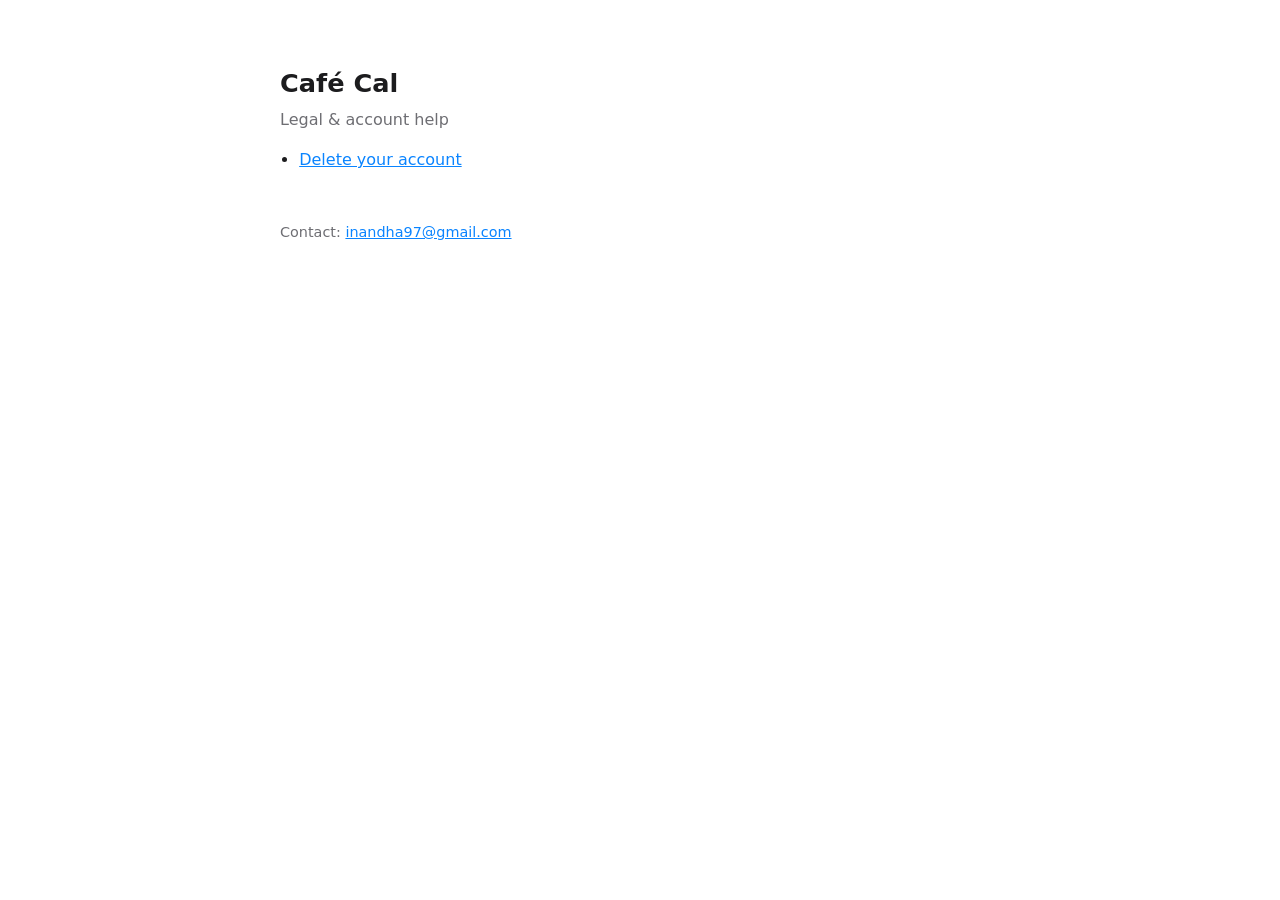
==== index.html @ 4d43d363 "Initial commit: delete-account page" ====
<!doctype html>
<html lang="en">
<head>
  <meta charset="utf-8" />
  <meta name="viewport" content="width=device-width, initial-scale=1" />
  <title>Café Cal — Legal</title>
  <style>
    :root { color-scheme: light dark; }
    body {
      font: 16px/1.55 -apple-system, BlinkMacSystemFont, "Segoe UI", system-ui, sans-serif;
      max-width: 720px;
      margin: 4rem auto;
      padding: 0 1.25rem;
      color: #1c1c1e;
      background: #fff;
    }
    @media (prefers-color-scheme: dark) {
      body { color: #f2f2f7; background: #000; }
      a { color: #4ea1ff; }
    }
    h1 { font-size: 1.6rem; margin-bottom: 0.25rem; }
    p.muted { color: #6e6e73; margin-top: 0; }
    ul { padding-left: 1.2rem; }
    a { color: #0a84ff; }
  </style>
</head>
<body>
  <h1>Café Cal</h1>
  <p class="muted">Legal &amp; account help</p>
  <ul>
    <li><a href="delete-account.html">Delete your account</a></li>
  </ul>
  <p class="muted" style="margin-top:3rem;font-size:0.9rem">
    Contact: <a href="mailto:inandha97@gmail.com">inandha97@gmail.com</a>
  </p>
</body>
</html>
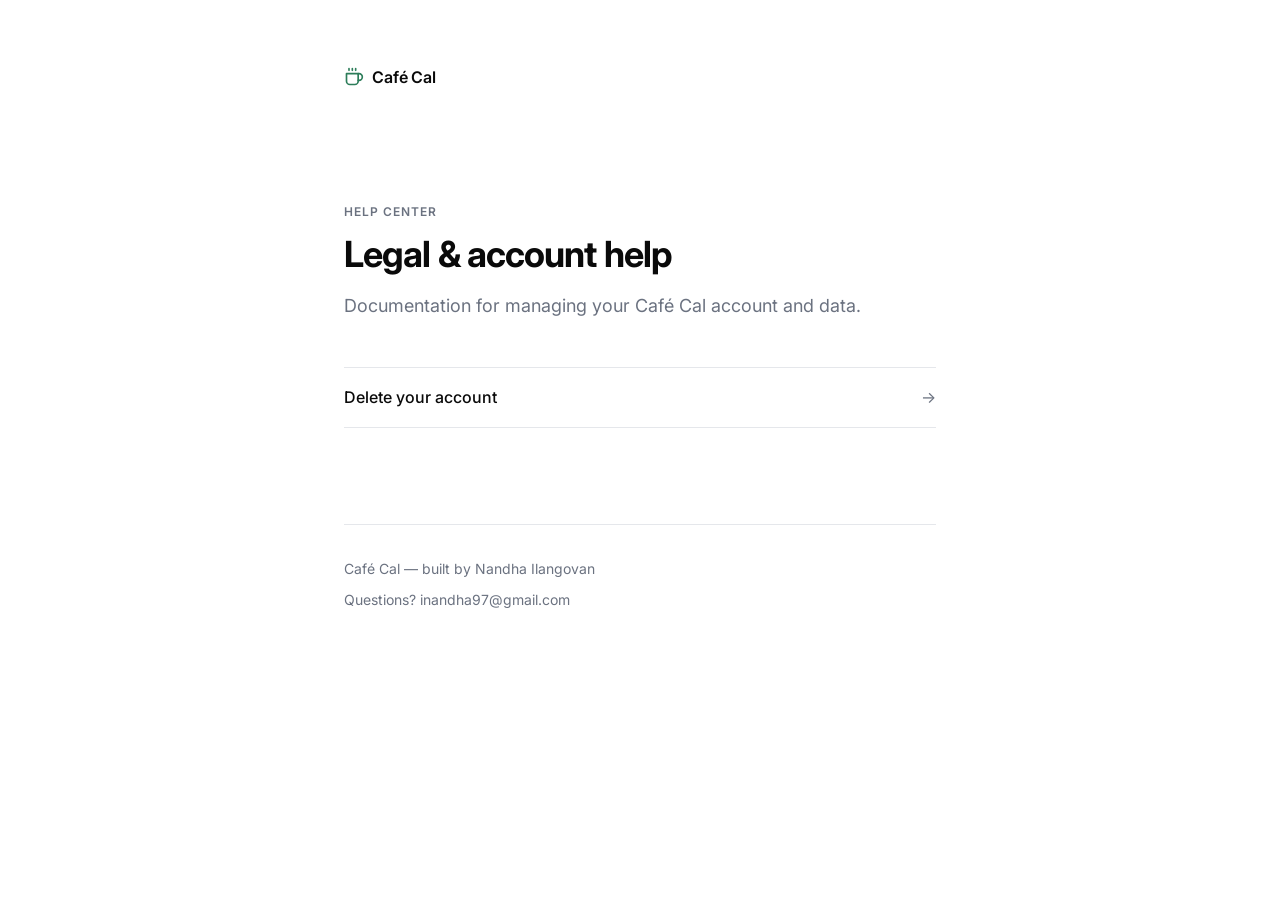
==== commit f19f5e38: "Redesign legal pages with shared design system Adopt an Inter-based, single-column layout with light" ====
--- a/index.html
+++ b/index.html
@@ -3,35 +3,43 @@
 <head>
   <meta charset="utf-8" />
   <meta name="viewport" content="width=device-width, initial-scale=1" />
-  <title>Café Cal — Legal</title>
-  <style>
-    :root { color-scheme: light dark; }
-    body {
-      font: 16px/1.55 -apple-system, BlinkMacSystemFont, "Segoe UI", system-ui, sans-serif;
-      max-width: 720px;
-      margin: 4rem auto;
-      padding: 0 1.25rem;
-      color: #1c1c1e;
-      background: #fff;
-    }
-    @media (prefers-color-scheme: dark) {
-      body { color: #f2f2f7; background: #000; }
-      a { color: #4ea1ff; }
-    }
-    h1 { font-size: 1.6rem; margin-bottom: 0.25rem; }
-    p.muted { color: #6e6e73; margin-top: 0; }
-    ul { padding-left: 1.2rem; }
-    a { color: #0a84ff; }
-  </style>
+  <title>Café Cal — Legal &amp; account help</title>
+  <meta name="description" content="Legal information and account help for Café Cal — a nutrition and meal tracking app." />
+  <link rel="icon" type="image/svg+xml" href="favicon.svg" />
+  <link rel="preconnect" href="https://fonts.googleapis.com">
+  <link rel="preconnect" href="https://fonts.gstatic.com" crossorigin>
+  <link href="https://fonts.googleapis.com/css2?family=Inter:wght@400;500;600;700&display=swap" rel="stylesheet">
+  <link rel="stylesheet" href="styles.css" />
 </head>
 <body>
-  <h1>Café Cal</h1>
-  <p class="muted">Legal &amp; account help</p>
-  <ul>
-    <li><a href="delete-account.html">Delete your account</a></li>
-  </ul>
-  <p class="muted" style="margin-top:3rem;font-size:0.9rem">
-    Contact: <a href="mailto:inandha97@gmail.com">inandha97@gmail.com</a>
-  </p>
+  <main class="container">
+    <header class="site-header">
+      <a class="brand" href="index.html" aria-label="Café Cal home">
+        <svg class="brand-mark" viewBox="0 0 24 24" fill="none" stroke="currentColor" stroke-width="2" stroke-linecap="round" stroke-linejoin="round" aria-hidden="true">
+          <path d="M17 8h1a4 4 0 0 1 0 8h-1"/>
+          <path d="M3 8h14v9a4 4 0 0 1-4 4H7a4 4 0 0 1-4-4V8z"/>
+          <line x1="6" y1="2" x2="6" y2="4"/>
+          <line x1="10" y1="2" x2="10" y2="4"/>
+          <line x1="14" y1="2" x2="14" y2="4"/>
+        </svg>
+        Café Cal
+      </a>
+    </header>
+
+    <section class="hero">
+      <p class="eyebrow">Help center</p>
+      <h1>Legal &amp; account help</h1>
+      <p class="lead">Documentation for managing your Café Cal account and data.</p>
+    </section>
+
+    <ul class="link-list">
+      <li><a href="delete-account.html">Delete your account</a></li>
+    </ul>
+
+    <footer class="site-footer">
+      <span>Café Cal — built by Nandha Ilangovan</span>
+      <span>Questions? <a href="mailto:inandha97@gmail.com">inandha97@gmail.com</a></span>
+    </footer>
+  </main>
 </body>
 </html>
--- a/styles.css
+++ b/styles.css
@@ -0,0 +1,317 @@
+:root {
+  color-scheme: light dark;
+
+  --bg: #ffffff;
+  --surface: #f7f8fa;
+  --text: #0a0a0a;
+  --muted: #6b7280;
+  --border: #e5e7eb;
+  --accent: #2d7d5a;
+  --accent-hover: #246449;
+  --warning-bg: #fff7ed;
+  --warning-border: #fb923c;
+  --warning-text: #9a3412;
+
+  --fs-xs: 0.75rem;
+  --fs-sm: 0.875rem;
+  --fs-base: 1rem;
+  --fs-md: 1.125rem;
+  --fs-lg: 1.25rem;
+  --fs-xl: 1.5rem;
+  --fs-2xl: 2.25rem;
+
+  --sp-1: 0.25rem;
+  --sp-2: 0.5rem;
+  --sp-3: 0.75rem;
+  --sp-4: 1rem;
+  --sp-5: 1.5rem;
+  --sp-6: 2rem;
+  --sp-7: 3rem;
+  --sp-8: 4rem;
+  --sp-9: 6rem;
+
+  --r-md: 0.625rem;
+  --r-lg: 1rem;
+  --r-pill: 999px;
+
+  --content-max: 40rem;
+}
+
+@media (prefers-color-scheme: dark) {
+  :root {
+    --bg: #0a0a0a;
+    --surface: #141414;
+    --text: #f7f8f8;
+    --muted: #8a8f98;
+    --border: #1f1f1f;
+    --accent: #4ade80;
+    --accent-hover: #6ee7a0;
+    --warning-bg: #2a1a0a;
+    --warning-border: #c2410c;
+    --warning-text: #fdba74;
+  }
+}
+
+* { box-sizing: border-box; }
+
+html { -webkit-text-size-adjust: 100%; }
+
+body {
+  font-family: 'Inter', -apple-system, BlinkMacSystemFont, 'Segoe UI', system-ui, sans-serif;
+  font-size: var(--fs-base);
+  line-height: 1.65;
+  color: var(--text);
+  background: var(--bg);
+  margin: 0;
+  -webkit-font-smoothing: antialiased;
+  -moz-osx-font-smoothing: grayscale;
+  text-rendering: optimizeLegibility;
+}
+
+.container {
+  max-width: var(--content-max);
+  margin: 0 auto;
+  padding: var(--sp-7) var(--sp-5) var(--sp-9);
+}
+
+@media (min-width: 640px) {
+  .container { padding: var(--sp-8) var(--sp-5) var(--sp-9); }
+}
+
+.site-header {
+  display: flex;
+  align-items: center;
+  justify-content: space-between;
+  padding-bottom: var(--sp-7);
+}
+
+.brand {
+  display: inline-flex;
+  align-items: center;
+  gap: var(--sp-2);
+  color: var(--text);
+  text-decoration: none;
+  font-weight: 600;
+  font-size: var(--fs-base);
+  letter-spacing: -0.01em;
+}
+
+.brand-mark {
+  width: 1.25rem;
+  height: 1.25rem;
+  color: var(--accent);
+}
+
+.nav-back {
+  font-size: var(--fs-sm);
+  color: var(--muted);
+  text-decoration: none;
+  transition: color 150ms ease;
+}
+.nav-back:hover { color: var(--text); }
+
+.hero { margin-bottom: var(--sp-7); }
+
+.eyebrow {
+  text-transform: uppercase;
+  letter-spacing: 0.08em;
+  font-size: var(--fs-xs);
+  font-weight: 600;
+  color: var(--muted);
+  margin: 0 0 var(--sp-3);
+}
+
+h1 {
+  font-size: var(--fs-2xl);
+  line-height: 1.15;
+  letter-spacing: -0.025em;
+  font-weight: 700;
+  margin: 0 0 var(--sp-4);
+  color: var(--text);
+}
+
+@media (max-width: 640px) {
+  h1 { font-size: 1.75rem; }
+}
+
+.lead {
+  font-size: var(--fs-md);
+  color: var(--muted);
+  margin: 0;
+  line-height: 1.55;
+}
+
+.meta {
+  font-size: var(--fs-sm);
+  color: var(--muted);
+  margin: var(--sp-4) 0 0;
+}
+
+section { margin-top: var(--sp-8); }
+
+h2 {
+  font-size: var(--fs-xl);
+  line-height: 1.2;
+  letter-spacing: -0.02em;
+  font-weight: 600;
+  margin: 0 0 var(--sp-2);
+  color: var(--text);
+}
+
+h2 + .muted { margin-top: 0; margin-bottom: var(--sp-5); font-size: var(--fs-sm); }
+
+h3 {
+  font-size: var(--fs-base);
+  font-weight: 600;
+  margin: 0 0 var(--sp-3);
+  color: var(--text);
+}
+
+p { margin: 0 0 var(--sp-4); }
+
+a {
+  color: var(--accent);
+  text-decoration: none;
+  transition: color 150ms ease;
+}
+a:hover { color: var(--accent-hover); text-decoration: underline; }
+
+ol.steps {
+  list-style: none;
+  counter-reset: step;
+  padding: 0;
+  margin: 0;
+}
+
+ol.steps > li {
+  counter-increment: step;
+  position: relative;
+  padding-left: 3rem;
+  margin-bottom: var(--sp-5);
+  min-height: 2rem;
+}
+
+ol.steps > li::before {
+  content: counter(step);
+  position: absolute;
+  left: 0;
+  top: -0.125rem;
+  width: 2rem;
+  height: 2rem;
+  display: inline-flex;
+  align-items: center;
+  justify-content: center;
+  border-radius: 50%;
+  background: var(--surface);
+  border: 1px solid var(--border);
+  color: var(--accent);
+  font-weight: 600;
+  font-size: var(--fs-sm);
+  font-variant-numeric: tabular-nums;
+}
+
+ol.steps > li:last-child { margin-bottom: 0; }
+
+.data-grid {
+  display: grid;
+  grid-template-columns: 1fr 1fr;
+  gap: var(--sp-4);
+  margin: var(--sp-5) 0 0;
+}
+
+@media (max-width: 640px) {
+  .data-grid { grid-template-columns: 1fr; }
+}
+
+.panel {
+  background: var(--surface);
+  border-radius: var(--r-lg);
+  padding: var(--sp-5);
+  border: 1px solid var(--border);
+}
+
+.panel ul {
+  margin: 0;
+  padding-left: 1.1rem;
+  font-size: var(--fs-sm);
+  color: var(--text);
+}
+
+.panel li { margin: var(--sp-2) 0; line-height: 1.55; }
+
+.panel li strong { font-weight: 600; }
+
+.callout {
+  background: var(--warning-bg);
+  border-left: 3px solid var(--warning-border);
+  border-radius: var(--r-md);
+  padding: var(--sp-4) var(--sp-5);
+  color: var(--warning-text);
+  font-size: 0.9375rem;
+  margin: var(--sp-6) 0;
+  line-height: 1.55;
+}
+
+.callout strong { color: var(--warning-text); }
+.callout a { color: var(--warning-text); text-decoration: underline; }
+.callout a:hover { color: var(--warning-text); opacity: 0.8; }
+
+.btn {
+  display: inline-flex;
+  align-items: center;
+  gap: var(--sp-2);
+  padding: 0.625rem var(--sp-4);
+  border: 1px solid var(--border);
+  border-radius: var(--r-pill);
+  background: transparent;
+  color: var(--text);
+  font-size: var(--fs-sm);
+  font-weight: 500;
+  text-decoration: none;
+  transition: all 150ms ease;
+}
+.btn:hover {
+  border-color: var(--accent);
+  color: var(--accent);
+  text-decoration: none;
+  transform: translateY(-1px);
+}
+
+.link-list { list-style: none; padding: 0; margin: var(--sp-5) 0 0; }
+.link-list li { margin: 0; }
+.link-list a {
+  display: flex;
+  align-items: center;
+  justify-content: space-between;
+  padding: var(--sp-4) 0;
+  border-bottom: 1px solid var(--border);
+  color: var(--text);
+  font-weight: 500;
+  font-size: var(--fs-base);
+  transition: padding-left 150ms ease, color 150ms ease;
+}
+.link-list a:hover { padding-left: var(--sp-2); color: var(--accent); text-decoration: none; }
+.link-list a::after {
+  content: '→';
+  color: var(--muted);
+  font-weight: 400;
+  transition: transform 150ms ease, color 150ms ease;
+}
+.link-list a:hover::after { transform: translateX(2px); color: var(--accent); }
+.link-list li:first-child a { border-top: 1px solid var(--border); }
+
+.site-footer {
+  margin-top: var(--sp-9);
+  padding-top: var(--sp-6);
+  border-top: 1px solid var(--border);
+  font-size: var(--fs-sm);
+  color: var(--muted);
+  display: flex;
+  flex-direction: column;
+  gap: var(--sp-2);
+}
+
+.site-footer a { color: var(--muted); }
+.site-footer a:hover { color: var(--accent); }
+
+.muted { color: var(--muted); }
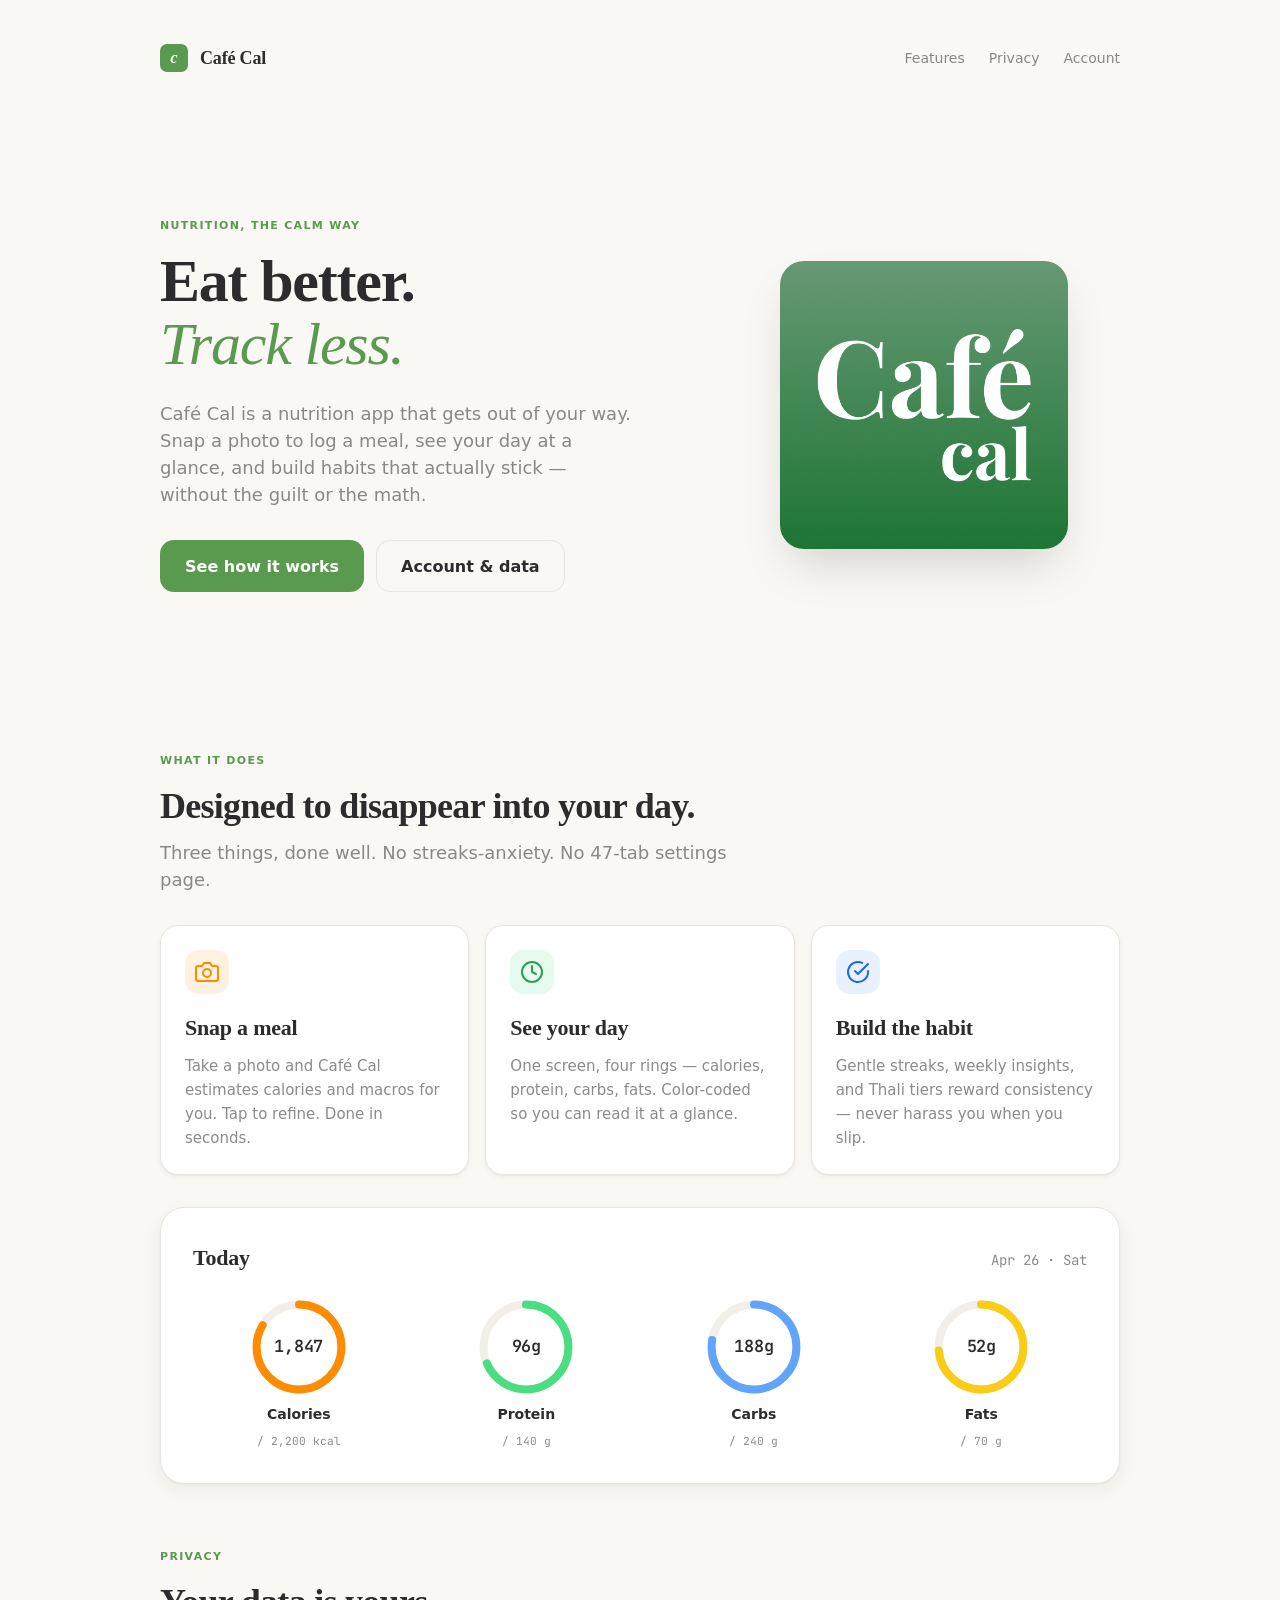
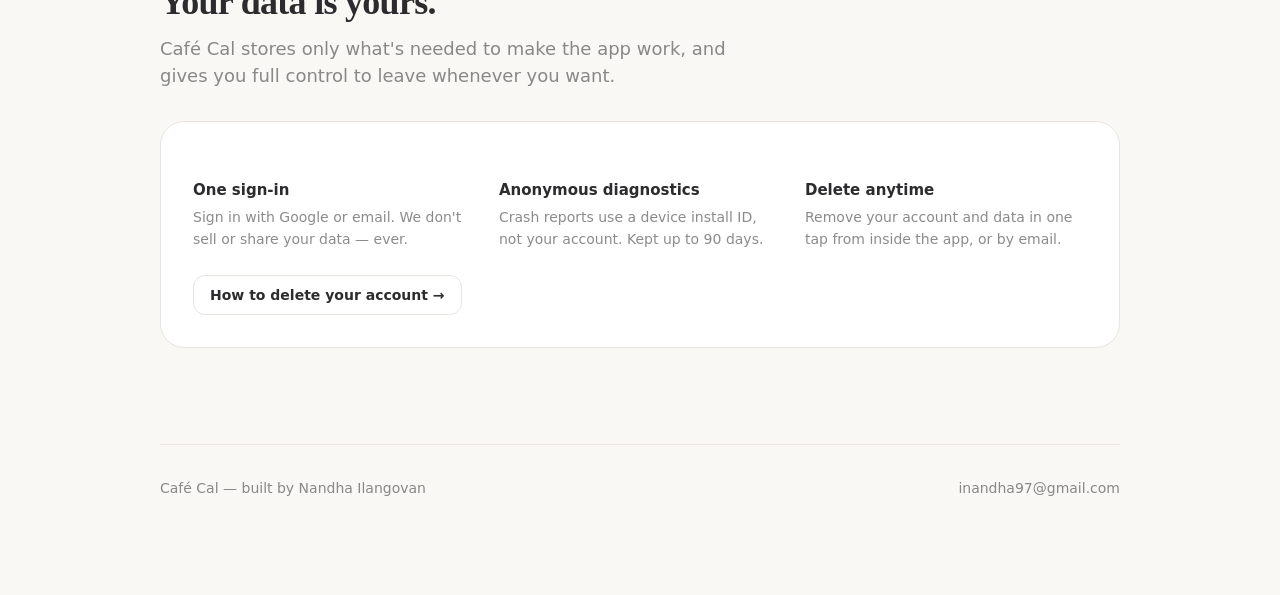
==== commit d650a207: "Match site design to Café Cal app system Adopt the app's visual identity: warm beige (#FAF8F5) backg" ====
--- a/index.html
+++ b/index.html
@@ -3,42 +3,165 @@
 <head>
   <meta charset="utf-8" />
   <meta name="viewport" content="width=device-width, initial-scale=1" />
-  <title>Café Cal — Legal &amp; account help</title>
-  <meta name="description" content="Legal information and account help for Café Cal — a nutrition and meal tracking app." />
-  <link rel="icon" type="image/svg+xml" href="favicon.svg" />
+  <title>Café Cal — Nutrition tracking, the calm way</title>
+  <meta name="description" content="Café Cal is a nutrition app that gets out of your way. Log meals with a photo, see your day at a glance, and build the habits that stick." />
+  <meta name="theme-color" content="#5a9a4e" />
+  <link rel="icon" type="image/png" href="app-icon.png" />
+  <link rel="apple-touch-icon" href="app-icon.png" />
+  <link rel="preconnect" href="https://api.fontshare.com">
   <link rel="preconnect" href="https://fonts.googleapis.com">
   <link rel="preconnect" href="https://fonts.gstatic.com" crossorigin>
-  <link href="https://fonts.googleapis.com/css2?family=Inter:wght@400;500;600;700&display=swap" rel="stylesheet">
+  <link rel="stylesheet" href="https://api.fontshare.com/v2/css?f[]=gambetta@400,500,600,700&f[]=satoshi@300,400,500,600,700&display=swap" />
+  <link rel="stylesheet" href="https://fonts.googleapis.com/css2?family=JetBrains+Mono:wght@400;500;600&display=swap" />
   <link rel="stylesheet" href="styles.css" />
 </head>
 <body>
   <main class="container">
     <header class="site-header">
       <a class="brand" href="index.html" aria-label="Café Cal home">
-        <svg class="brand-mark" viewBox="0 0 24 24" fill="none" stroke="currentColor" stroke-width="2" stroke-linecap="round" stroke-linejoin="round" aria-hidden="true">
-          <path d="M17 8h1a4 4 0 0 1 0 8h-1"/>
-          <path d="M3 8h14v9a4 4 0 0 1-4 4H7a4 4 0 0 1-4-4V8z"/>
-          <line x1="6" y1="2" x2="6" y2="4"/>
-          <line x1="10" y1="2" x2="10" y2="4"/>
-          <line x1="14" y1="2" x2="14" y2="4"/>
-        </svg>
+        <span class="brand-mark" aria-hidden="true">c</span>
         Café Cal
       </a>
+      <nav class="nav" aria-label="Primary">
+        <a href="#features">Features</a>
+        <a href="#privacy">Privacy</a>
+        <a href="delete-account.html">Account</a>
+      </nav>
     </header>
 
-    <section class="hero">
-      <p class="eyebrow">Help center</p>
-      <h1>Legal &amp; account help</h1>
-      <p class="lead">Documentation for managing your Café Cal account and data.</p>
+    <section class="hero hero--landing">
+      <div>
+        <p class="eyebrow">Nutrition, the calm way</p>
+        <h1>Eat better.<br /><em>Track less.</em></h1>
+        <p class="lead">Café Cal is a nutrition app that gets out of your way. Snap a photo to log a meal, see your day at a glance, and build habits that actually stick — without the guilt or the math.</p>
+        <div class="hero-actions">
+          <a class="btn btn--primary" href="#features">See how it works</a>
+          <a class="btn btn--ghost" href="delete-account.html">Account &amp; data</a>
+        </div>
+      </div>
+      <div class="hero-art">
+        <img src="app-icon.png" alt="Café Cal app icon" width="360" height="360" />
+      </div>
     </section>
 
-    <ul class="link-list">
-      <li><a href="delete-account.html">Delete your account</a></li>
-    </ul>
+    <section id="features" aria-labelledby="features-head">
+      <header class="section-head">
+        <p class="eyebrow">What it does</p>
+        <h2 id="features-head">Designed to disappear into your day.</h2>
+        <p class="lead">Three things, done well. No streaks-anxiety. No 47-tab settings page.</p>
+      </header>
+
+      <div class="features">
+        <article class="feature feature--cal">
+          <div class="feature-icon" aria-hidden="true">
+            <svg viewBox="0 0 24 24" fill="none" stroke="currentColor" stroke-width="2" stroke-linecap="round" stroke-linejoin="round"><path d="M23 19a2 2 0 0 1-2 2H3a2 2 0 0 1-2-2V8a2 2 0 0 1 2-2h4l2-3h6l2 3h4a2 2 0 0 1 2 2z"/><circle cx="12" cy="13" r="4"/></svg>
+          </div>
+          <h3>Snap a meal</h3>
+          <p>Take a photo and Café Cal estimates calories and macros for you. Tap to refine. Done in seconds.</p>
+        </article>
+
+        <article class="feature feature--protein">
+          <div class="feature-icon" aria-hidden="true">
+            <svg viewBox="0 0 24 24" fill="none" stroke="currentColor" stroke-width="2" stroke-linecap="round" stroke-linejoin="round"><circle cx="12" cy="12" r="10"/><path d="M12 6v6l4 2"/></svg>
+          </div>
+          <h3>See your day</h3>
+          <p>One screen, four rings — calories, protein, carbs, fats. Color-coded so you can read it at a glance.</p>
+        </article>
+
+        <article class="feature feature--carbs">
+          <div class="feature-icon" aria-hidden="true">
+            <svg viewBox="0 0 24 24" fill="none" stroke="currentColor" stroke-width="2" stroke-linecap="round" stroke-linejoin="round"><path d="M22 11.08V12a10 10 0 1 1-5.93-9.14"/><polyline points="22 4 12 14.01 9 11.01"/></svg>
+          </div>
+          <h3>Build the habit</h3>
+          <p>Gentle streaks, weekly insights, and Thali tiers reward consistency — never harass you when you slip.</p>
+        </article>
+      </div>
+
+      <div class="preview-card" role="figure" aria-label="Sample day in Café Cal">
+        <div class="preview-head">
+          <span class="preview-title">Today</span>
+          <span class="preview-date">Apr 26 · Sat</span>
+        </div>
+        <div class="macros">
+          <div class="macro">
+            <div class="macro-ring">
+              <svg viewBox="0 0 36 36" aria-hidden="true">
+                <circle class="ring-track" cx="18" cy="18" r="15.9" fill="none" stroke-width="3" pathLength="100"/>
+                <circle class="ring-fill"  cx="18" cy="18" r="15.9" fill="none" stroke-width="3" stroke="#ff8c00" stroke-dasharray="84 100" pathLength="100"/>
+              </svg>
+              <span class="macro-value">1,847</span>
+            </div>
+            <span class="macro-label">Calories</span>
+            <span class="macro-target">/ 2,200 kcal</span>
+          </div>
+          <div class="macro">
+            <div class="macro-ring">
+              <svg viewBox="0 0 36 36" aria-hidden="true">
+                <circle class="ring-track" cx="18" cy="18" r="15.9" fill="none" stroke-width="3" pathLength="100"/>
+                <circle class="ring-fill"  cx="18" cy="18" r="15.9" fill="none" stroke-width="3" stroke="#4ade80" stroke-dasharray="69 100" pathLength="100"/>
+              </svg>
+              <span class="macro-value">96g</span>
+            </div>
+            <span class="macro-label">Protein</span>
+            <span class="macro-target">/ 140 g</span>
+          </div>
+          <div class="macro">
+            <div class="macro-ring">
+              <svg viewBox="0 0 36 36" aria-hidden="true">
+                <circle class="ring-track" cx="18" cy="18" r="15.9" fill="none" stroke-width="3" pathLength="100"/>
+                <circle class="ring-fill"  cx="18" cy="18" r="15.9" fill="none" stroke-width="3" stroke="#60a5fa" stroke-dasharray="78 100" pathLength="100"/>
+              </svg>
+              <span class="macro-value">188g</span>
+            </div>
+            <span class="macro-label">Carbs</span>
+            <span class="macro-target">/ 240 g</span>
+          </div>
+          <div class="macro">
+            <div class="macro-ring">
+              <svg viewBox="0 0 36 36" aria-hidden="true">
+                <circle class="ring-track" cx="18" cy="18" r="15.9" fill="none" stroke-width="3" pathLength="100"/>
+                <circle class="ring-fill"  cx="18" cy="18" r="15.9" fill="none" stroke-width="3" stroke="#facc15" stroke-dasharray="74 100" pathLength="100"/>
+              </svg>
+              <span class="macro-value">52g</span>
+            </div>
+            <span class="macro-label">Fats</span>
+            <span class="macro-target">/ 70 g</span>
+          </div>
+        </div>
+      </div>
+    </section>
+
+    <section id="privacy" aria-labelledby="privacy-head" class="commitments-wrap">
+      <header class="section-head">
+        <p class="eyebrow">Privacy</p>
+        <h2 id="privacy-head">Your data is yours.</h2>
+        <p class="lead">Café Cal stores only what's needed to make the app work, and gives you full control to leave whenever you want.</p>
+      </header>
+
+      <div class="commitments">
+        <div class="commitments-grid">
+          <div class="commitment">
+            <h3>One sign-in</h3>
+            <p>Sign in with Google or email. We don't sell or share your data — ever.</p>
+          </div>
+          <div class="commitment">
+            <h3>Anonymous diagnostics</h3>
+            <p>Crash reports use a device install ID, not your account. Kept up to 90 days.</p>
+          </div>
+          <div class="commitment">
+            <h3>Delete anytime</h3>
+            <p>Remove your account and data in one tap from inside the app, or by email.</p>
+          </div>
+        </div>
+        <p style="margin: var(--sp-5) 0 0;">
+          <a class="btn btn--ghost btn--sm" href="delete-account.html">How to delete your account →</a>
+        </p>
+      </div>
+    </section>
 
     <footer class="site-footer">
       <span>Café Cal — built by Nandha Ilangovan</span>
-      <span>Questions? <a href="mailto:inandha97@gmail.com">inandha97@gmail.com</a></span>
+      <span><a href="mailto:inandha97@gmail.com">inandha97@gmail.com</a></span>
     </footer>
   </main>
 </body>
--- a/styles.css
+++ b/styles.css
@@ -1,25 +1,49 @@
+/* Café Cal — design tokens mirrored from the Android app's design system. */
+
 :root {
   color-scheme: light dark;
 
-  --bg: #ffffff;
-  --surface: #f7f8fa;
-  --text: #0a0a0a;
-  --muted: #6b7280;
-  --border: #e5e7eb;
-  --accent: #2d7d5a;
-  --accent-hover: #246449;
-  --warning-bg: #fff7ed;
-  --warning-border: #fb923c;
-  --warning-text: #9a3412;
-
-  --fs-xs: 0.75rem;
+  /* Surface */
+  --bg: #faf8f5;
+  --surface: #ffffff;
+  --surface-alt: #f2efeb;
+  --border: #e8e5e0;
+
+  /* Text */
+  --text: #2c2c2e;
+  --text-muted: rgba(44, 44, 46, 0.55);
+  --text-subtle: rgba(44, 44, 46, 0.32);
+
+  /* Brand */
+  --brand: #5a9a4e;
+  --brand-hover: #4d8443;
+  --brand-soft: rgba(90, 154, 78, 0.12);
+  --on-brand: #ffffff;
+  --terracotta: #c4796b;
+
+  /* Macro accents (used for product preview + feature tints) */
+  --macro-cal: #ff8c00;
+  --macro-protein: #4ade80;
+  --macro-carbs: #60a5fa;
+  --macro-fats: #facc15;
+
+  /* Warning */
+  --warning-bg: #fff5e6;
+  --warning-border: #d4a574;
+  --warning-text: #7a4a1f;
+
+  /* Type scale (sp → rem) */
+  --fs-xs: 0.6875rem;
   --fs-sm: 0.875rem;
+  --fs-md: 0.9375rem;
   --fs-base: 1rem;
-  --fs-md: 1.125rem;
-  --fs-lg: 1.25rem;
-  --fs-xl: 1.5rem;
-  --fs-2xl: 2.25rem;
-
+  --fs-lg: 1.125rem;
+  --fs-xl: 1.375rem;
+  --fs-2xl: 1.625rem;
+  --fs-3xl: 2.25rem;
+  --fs-display: clamp(2.5rem, 5.5vw, 3.75rem);
+
+  /* Spacing — 4pt grid */
   --sp-1: 0.25rem;
   --sp-2: 0.5rem;
   --sp-3: 0.75rem;
@@ -30,25 +54,53 @@
   --sp-8: 4rem;
   --sp-9: 6rem;
 
-  --r-md: 0.625rem;
-  --r-lg: 1rem;
+  /* Shape */
+  --r-xs: 0.25rem;
+  --r-sm: 0.75rem;
+  --r-md: 0.875rem;
+  --r-lg: 1.125rem;
+  --r-xl: 1.5rem;
   --r-pill: 999px;
 
-  --content-max: 40rem;
+  /* Elevation */
+  --shadow-sm: 0 1px 2px rgba(28, 28, 30, 0.04), 0 2px 6px rgba(28, 28, 30, 0.04);
+  --shadow-md: 0 6px 18px rgba(28, 28, 30, 0.06), 0 1px 2px rgba(28, 28, 30, 0.04);
+  --shadow-lg: 0 24px 48px -12px rgba(28, 28, 30, 0.18);
+
+  /* Layout */
+  --container-wide: 64rem;
+  --container-narrow: 40rem;
+
+  /* Fonts */
+  --font-display: 'Gambetta', 'Georgia', 'Times New Roman', serif;
+  --font-body: 'Satoshi', -apple-system, BlinkMacSystemFont, 'Segoe UI', system-ui, sans-serif;
+  --font-mono: 'JetBrains Mono', ui-monospace, SFMono-Regular, Menlo, monospace;
 }
 
 @media (prefers-color-scheme: dark) {
   :root {
-    --bg: #0a0a0a;
-    --surface: #141414;
-    --text: #f7f8f8;
-    --muted: #8a8f98;
-    --border: #1f1f1f;
-    --accent: #4ade80;
-    --accent-hover: #6ee7a0;
-    --warning-bg: #2a1a0a;
-    --warning-border: #c2410c;
-    --warning-text: #fdba74;
+    --bg: #1c1c1e;
+    --surface: #2c2c2e;
+    --surface-alt: #3a3a3c;
+    --border: rgba(255, 255, 255, 0.08);
+
+    --text: #f5f5f5;
+    --text-muted: rgba(245, 245, 245, 0.6);
+    --text-subtle: rgba(245, 245, 245, 0.35);
+
+    --brand: #5a9a4e;
+    --brand-hover: #6fb163;
+    --brand-soft: rgba(90, 154, 78, 0.18);
+    --on-brand: #ffffff;
+    --terracotta: #eb706a;
+
+    --warning-bg: rgba(212, 165, 116, 0.12);
+    --warning-border: #d4a574;
+    --warning-text: #f0d4a8;
+
+    --shadow-sm: 0 1px 2px rgba(0, 0, 0, 0.3);
+    --shadow-md: 0 6px 18px rgba(0, 0, 0, 0.32);
+    --shadow-lg: 0 24px 48px -12px rgba(0, 0, 0, 0.5);
   }
 }
 
@@ -57,9 +109,9 @@
 html { -webkit-text-size-adjust: 100%; }
 
 body {
-  font-family: 'Inter', -apple-system, BlinkMacSystemFont, 'Segoe UI', system-ui, sans-serif;
+  font-family: var(--font-body);
   font-size: var(--fs-base);
-  line-height: 1.65;
+  line-height: 1.6;
   color: var(--text);
   background: var(--bg);
   margin: 0;
@@ -68,113 +120,372 @@
   text-rendering: optimizeLegibility;
 }
 
+img, svg { display: block; max-width: 100%; }
+
+/* ───────────── Layout ───────────── */
+
 .container {
-  max-width: var(--content-max);
+  max-width: var(--container-wide);
   margin: 0 auto;
-  padding: var(--sp-7) var(--sp-5) var(--sp-9);
-}
-
-@media (min-width: 640px) {
-  .container { padding: var(--sp-8) var(--sp-5) var(--sp-9); }
-}
+  padding: var(--sp-5) var(--sp-5) var(--sp-9);
+}
+
+.container--narrow { max-width: var(--container-narrow); }
+
+@media (min-width: 768px) {
+  .container { padding: var(--sp-6) var(--sp-6) var(--sp-9); }
+}
+
+/* ───────────── Header / nav ───────────── */
 
 .site-header {
   display: flex;
   align-items: center;
   justify-content: space-between;
-  padding-bottom: var(--sp-7);
+  padding: var(--sp-3) 0 var(--sp-7);
 }
 
 .brand {
   display: inline-flex;
   align-items: center;
-  gap: var(--sp-2);
+  gap: var(--sp-3);
   color: var(--text);
   text-decoration: none;
-  font-weight: 600;
-  font-size: var(--fs-base);
+  font-family: var(--font-display);
+  font-weight: 600;
+  font-size: var(--fs-lg);
   letter-spacing: -0.01em;
 }
 
 .brand-mark {
-  width: 1.25rem;
-  height: 1.25rem;
-  color: var(--accent);
-}
-
-.nav-back {
+  width: 1.75rem;
+  height: 1.75rem;
+  border-radius: 0.4375rem;
+  background: var(--brand);
+  display: inline-flex;
+  align-items: center;
+  justify-content: center;
+  color: var(--on-brand);
+  font-family: var(--font-display);
+  font-style: italic;
+  font-weight: 600;
+  font-size: 1.05rem;
+  line-height: 1;
+}
+
+.brand-mark--lg {
+  width: 4.5rem;
+  height: 4.5rem;
+  border-radius: 1.125rem;
+  font-size: 2.6rem;
+  box-shadow: var(--shadow-md);
+}
+
+.nav {
+  display: inline-flex;
+  align-items: center;
+  gap: var(--sp-5);
+}
+
+.nav a {
   font-size: var(--fs-sm);
-  color: var(--muted);
+  color: var(--text-muted);
   text-decoration: none;
   transition: color 150ms ease;
 }
-.nav-back:hover { color: var(--text); }
-
-.hero { margin-bottom: var(--sp-7); }
+.nav a:hover { color: var(--text); }
+
+/* ───────────── Hero ───────────── */
+
+.hero {
+  padding: var(--sp-6) 0 var(--sp-8);
+}
+
+.hero--landing {
+  display: grid;
+  grid-template-columns: 1fr;
+  gap: var(--sp-8);
+  align-items: center;
+  padding-bottom: var(--sp-9);
+}
+
+@media (min-width: 880px) {
+  .hero--landing {
+    grid-template-columns: 1.2fr 1fr;
+    gap: var(--sp-9);
+  }
+}
 
 .eyebrow {
   text-transform: uppercase;
-  letter-spacing: 0.08em;
+  letter-spacing: 0.12em;
   font-size: var(--fs-xs);
   font-weight: 600;
-  color: var(--muted);
-  margin: 0 0 var(--sp-3);
-}
-
-h1 {
-  font-size: var(--fs-2xl);
-  line-height: 1.15;
-  letter-spacing: -0.025em;
-  font-weight: 700;
+  color: var(--brand);
   margin: 0 0 var(--sp-4);
-  color: var(--text);
-}
-
-@media (max-width: 640px) {
-  h1 { font-size: 1.75rem; }
+}
+
+h1, .h1 {
+  font-family: var(--font-display);
+  font-size: var(--fs-display);
+  line-height: 1.05;
+  letter-spacing: -0.02em;
+  font-weight: 600;
+  margin: 0 0 var(--sp-5);
+  color: var(--text);
+}
+
+h1 em, .h1 em {
+  font-style: italic;
+  color: var(--brand);
+  font-weight: 500;
 }
 
 .lead {
-  font-size: var(--fs-md);
-  color: var(--muted);
-  margin: 0;
-  line-height: 1.55;
+  font-size: var(--fs-lg);
+  color: var(--text-muted);
+  margin: 0 0 var(--sp-6);
+  line-height: 1.5;
+  max-width: 36rem;
+}
+
+.hero-actions {
+  display: inline-flex;
+  flex-wrap: wrap;
+  gap: var(--sp-3);
+}
+
+.hero-art {
+  display: flex;
+  align-items: center;
+  justify-content: center;
+}
+
+.hero-art img {
+  width: min(100%, 18rem);
+  height: auto;
+  border-radius: 1.5rem;
+  box-shadow: var(--shadow-lg);
 }
 
 .meta {
   font-size: var(--fs-sm);
-  color: var(--muted);
+  color: var(--text-muted);
   margin: var(--sp-4) 0 0;
 }
 
+/* ───────────── Buttons ───────────── */
+
+.btn {
+  display: inline-flex;
+  align-items: center;
+  gap: var(--sp-2);
+  padding: 0 var(--sp-5);
+  height: 3.25rem;
+  border-radius: var(--r-md);
+  font-family: var(--font-body);
+  font-size: var(--fs-base);
+  font-weight: 600;
+  text-decoration: none;
+  border: 1px solid transparent;
+  transition: transform 120ms ease, background-color 150ms ease, color 150ms ease, border-color 150ms ease;
+  cursor: pointer;
+  white-space: nowrap;
+}
+
+.btn--primary {
+  background: var(--brand);
+  color: var(--on-brand);
+}
+.btn--primary:hover {
+  background: var(--brand-hover);
+  text-decoration: none;
+  transform: translateY(-1px);
+}
+
+.btn--ghost {
+  background: transparent;
+  color: var(--text);
+  border-color: var(--border);
+}
+.btn--ghost:hover {
+  border-color: var(--brand);
+  color: var(--brand);
+  text-decoration: none;
+  transform: translateY(-1px);
+}
+
+.btn--sm {
+  height: 2.5rem;
+  padding: 0 var(--sp-4);
+  font-size: var(--fs-sm);
+  border-radius: var(--r-sm);
+}
+
+/* ───────────── Sections ───────────── */
+
 section { margin-top: var(--sp-8); }
 
-h2 {
-  font-size: var(--fs-xl);
-  line-height: 1.2;
+.section-head { margin-bottom: var(--sp-6); }
+
+h2, .h2 {
+  font-family: var(--font-display);
+  font-size: var(--fs-3xl);
+  line-height: 1.15;
   letter-spacing: -0.02em;
   font-weight: 600;
+  margin: 0 0 var(--sp-3);
+  color: var(--text);
+}
+
+h3 {
+  font-family: var(--font-body);
+  font-size: var(--fs-base);
+  font-weight: 600;
   margin: 0 0 var(--sp-2);
   color: var(--text);
 }
 
-h2 + .muted { margin-top: 0; margin-bottom: var(--sp-5); font-size: var(--fs-sm); }
-
-h3 {
-  font-size: var(--fs-base);
-  font-weight: 600;
-  margin: 0 0 var(--sp-3);
-  color: var(--text);
-}
-
 p { margin: 0 0 var(--sp-4); }
 
 a {
-  color: var(--accent);
+  color: var(--brand);
   text-decoration: none;
   transition: color 150ms ease;
 }
-a:hover { color: var(--accent-hover); text-decoration: underline; }
+a:hover { color: var(--brand-hover); text-decoration: underline; }
+
+/* ───────────── Feature grid ───────────── */
+
+.features {
+  display: grid;
+  grid-template-columns: 1fr;
+  gap: var(--sp-4);
+}
+
+@media (min-width: 640px) {
+  .features { grid-template-columns: repeat(2, 1fr); }
+}
+@media (min-width: 920px) {
+  .features { grid-template-columns: repeat(3, 1fr); }
+}
+
+.feature {
+  background: var(--surface);
+  border: 1px solid var(--border);
+  border-radius: var(--r-lg);
+  padding: var(--sp-5);
+  box-shadow: var(--shadow-sm);
+  transition: transform 200ms ease, box-shadow 200ms ease;
+}
+.feature:hover { transform: translateY(-2px); box-shadow: var(--shadow-md); }
+
+.feature-icon {
+  width: 2.75rem;
+  height: 2.75rem;
+  border-radius: var(--r-md);
+  display: inline-flex;
+  align-items: center;
+  justify-content: center;
+  margin-bottom: var(--sp-4);
+  background: var(--brand-soft);
+  color: var(--brand);
+}
+.feature-icon svg { width: 1.5rem; height: 1.5rem; }
+
+.feature h3 { font-family: var(--font-display); font-size: var(--fs-xl); font-weight: 600; letter-spacing: -0.01em; margin-bottom: var(--sp-2); }
+.feature p { font-size: var(--fs-md); color: var(--text-muted); margin: 0; }
+
+/* Tinted feature variants — use macro accent system */
+.feature--cal     .feature-icon { background: rgba(255, 140, 0, 0.12);  color: var(--macro-cal); }
+.feature--protein .feature-icon { background: rgba(74, 222, 128, 0.14); color: #2f9c5a; }
+.feature--carbs   .feature-icon { background: rgba(96, 165, 250, 0.14); color: #2563eb; }
+.feature--fats    .feature-icon { background: rgba(250, 204, 21, 0.18); color: #a16207; }
+
+@media (prefers-color-scheme: dark) {
+  .feature--protein .feature-icon { color: var(--macro-protein); }
+  .feature--carbs   .feature-icon { color: var(--macro-carbs); }
+  .feature--fats    .feature-icon { color: var(--macro-fats); }
+}
+
+/* ───────────── Macro preview (product card) ───────────── */
+
+.preview-card {
+  background: var(--surface);
+  border: 1px solid var(--border);
+  border-radius: var(--r-xl);
+  padding: var(--sp-6);
+  box-shadow: var(--shadow-md);
+  margin-top: var(--sp-6);
+}
+
+.preview-head {
+  display: flex;
+  align-items: baseline;
+  justify-content: space-between;
+  margin-bottom: var(--sp-5);
+  flex-wrap: wrap;
+  gap: var(--sp-2);
+}
+
+.preview-title { font-family: var(--font-display); font-size: var(--fs-xl); font-weight: 600; letter-spacing: -0.01em; }
+
+.preview-date { font-family: var(--font-mono); font-size: var(--fs-sm); color: var(--text-muted); }
+
+.macros {
+  display: grid;
+  grid-template-columns: repeat(2, 1fr);
+  gap: var(--sp-4);
+}
+@media (min-width: 720px) {
+  .macros { grid-template-columns: repeat(4, 1fr); }
+}
+
+.macro {
+  display: flex;
+  flex-direction: column;
+  align-items: center;
+  text-align: center;
+  gap: var(--sp-2);
+}
+
+.macro-ring {
+  position: relative;
+  width: 6rem;
+  height: 6rem;
+}
+
+.macro-ring svg { width: 100%; height: 100%; transform: rotate(-90deg); }
+
+.macro-ring .ring-track { stroke: var(--surface-alt); }
+.macro-ring .ring-fill  { stroke-linecap: round; transition: stroke-dashoffset 300ms ease; }
+
+.macro-value {
+  position: absolute;
+  inset: 0;
+  display: flex;
+  align-items: center;
+  justify-content: center;
+  font-family: var(--font-mono);
+  font-weight: 600;
+  font-size: 1.05rem;
+  color: var(--text);
+  letter-spacing: -0.01em;
+}
+
+.macro-label {
+  font-size: var(--fs-sm);
+  font-weight: 600;
+  color: var(--text);
+}
+
+.macro-target {
+  font-family: var(--font-mono);
+  font-size: 0.7rem;
+  color: var(--text-muted);
+}
+
+/* ───────────── Numbered step list ───────────── */
 
 ol.steps {
   list-style: none;
@@ -202,25 +513,26 @@
   align-items: center;
   justify-content: center;
   border-radius: 50%;
-  background: var(--surface);
-  border: 1px solid var(--border);
-  color: var(--accent);
+  background: var(--brand-soft);
+  color: var(--brand);
+  font-family: var(--font-mono);
   font-weight: 600;
   font-size: var(--fs-sm);
-  font-variant-numeric: tabular-nums;
 }
 
 ol.steps > li:last-child { margin-bottom: 0; }
+
+/* ───────────── Two-column data card ───────────── */
 
 .data-grid {
   display: grid;
-  grid-template-columns: 1fr 1fr;
+  grid-template-columns: 1fr;
   gap: var(--sp-4);
   margin: var(--sp-5) 0 0;
 }
 
-@media (max-width: 640px) {
-  .data-grid { grid-template-columns: 1fr; }
+@media (min-width: 720px) {
+  .data-grid { grid-template-columns: 1fr 1fr; }
 }
 
 .panel {
@@ -228,18 +540,21 @@
   border-radius: var(--r-lg);
   padding: var(--sp-5);
   border: 1px solid var(--border);
+  box-shadow: var(--shadow-sm);
 }
 
 .panel ul {
   margin: 0;
   padding-left: 1.1rem;
-  font-size: var(--fs-sm);
+  font-size: var(--fs-md);
   color: var(--text);
 }
 
 .panel li { margin: var(--sp-2) 0; line-height: 1.55; }
 
 .panel li strong { font-weight: 600; }
+
+/* ───────────── Callout ───────────── */
 
 .callout {
   background: var(--warning-bg);
@@ -247,35 +562,16 @@
   border-radius: var(--r-md);
   padding: var(--sp-4) var(--sp-5);
   color: var(--warning-text);
-  font-size: 0.9375rem;
+  font-size: var(--fs-md);
   margin: var(--sp-6) 0;
   line-height: 1.55;
 }
 
 .callout strong { color: var(--warning-text); }
 .callout a { color: var(--warning-text); text-decoration: underline; }
-.callout a:hover { color: var(--warning-text); opacity: 0.8; }
-
-.btn {
-  display: inline-flex;
-  align-items: center;
-  gap: var(--sp-2);
-  padding: 0.625rem var(--sp-4);
-  border: 1px solid var(--border);
-  border-radius: var(--r-pill);
-  background: transparent;
-  color: var(--text);
-  font-size: var(--fs-sm);
-  font-weight: 500;
-  text-decoration: none;
-  transition: all 150ms ease;
-}
-.btn:hover {
-  border-color: var(--accent);
-  color: var(--accent);
-  text-decoration: none;
-  transform: translateY(-1px);
-}
+.callout a:hover { opacity: 0.8; }
+
+/* ───────────── Link list ───────────── */
 
 .link-list { list-style: none; padding: 0; margin: var(--sp-5) 0 0; }
 .link-list li { margin: 0; }
@@ -283,35 +579,61 @@
   display: flex;
   align-items: center;
   justify-content: space-between;
-  padding: var(--sp-4) 0;
+  padding: var(--sp-4) var(--sp-2);
   border-bottom: 1px solid var(--border);
   color: var(--text);
   font-weight: 500;
   font-size: var(--fs-base);
-  transition: padding-left 150ms ease, color 150ms ease;
-}
-.link-list a:hover { padding-left: var(--sp-2); color: var(--accent); text-decoration: none; }
+  transition: padding-left 160ms ease, color 160ms ease;
+}
+.link-list a:hover { padding-left: var(--sp-4); color: var(--brand); text-decoration: none; }
 .link-list a::after {
   content: '→';
-  color: var(--muted);
+  color: var(--text-subtle);
   font-weight: 400;
-  transition: transform 150ms ease, color 150ms ease;
-}
-.link-list a:hover::after { transform: translateX(2px); color: var(--accent); }
+  transition: transform 160ms ease, color 160ms ease;
+}
+.link-list a:hover::after { transform: translateX(3px); color: var(--brand); }
 .link-list li:first-child a { border-top: 1px solid var(--border); }
+
+/* ───────────── Privacy strip ───────────── */
+
+.commitments {
+  background: var(--surface);
+  border: 1px solid var(--border);
+  border-radius: var(--r-xl);
+  padding: var(--sp-6);
+  margin-top: var(--sp-6);
+}
+
+.commitments-grid {
+  display: grid;
+  grid-template-columns: 1fr;
+  gap: var(--sp-5);
+  margin-top: var(--sp-5);
+}
+@media (min-width: 720px) {
+  .commitments-grid { grid-template-columns: repeat(3, 1fr); }
+}
+
+.commitment h3 { font-size: var(--fs-md); margin-bottom: var(--sp-1); }
+.commitment p  { font-size: var(--fs-sm); color: var(--text-muted); margin: 0; }
+
+/* ───────────── Footer ───────────── */
 
 .site-footer {
   margin-top: var(--sp-9);
   padding-top: var(--sp-6);
   border-top: 1px solid var(--border);
   font-size: var(--fs-sm);
-  color: var(--muted);
+  color: var(--text-muted);
   display: flex;
-  flex-direction: column;
-  gap: var(--sp-2);
-}
-
-.site-footer a { color: var(--muted); }
-.site-footer a:hover { color: var(--accent); }
-
-.muted { color: var(--muted); }
+  flex-wrap: wrap;
+  justify-content: space-between;
+  gap: var(--sp-3);
+}
+
+.site-footer a { color: var(--text-muted); }
+.site-footer a:hover { color: var(--brand); }
+
+.muted { color: var(--text-muted); }
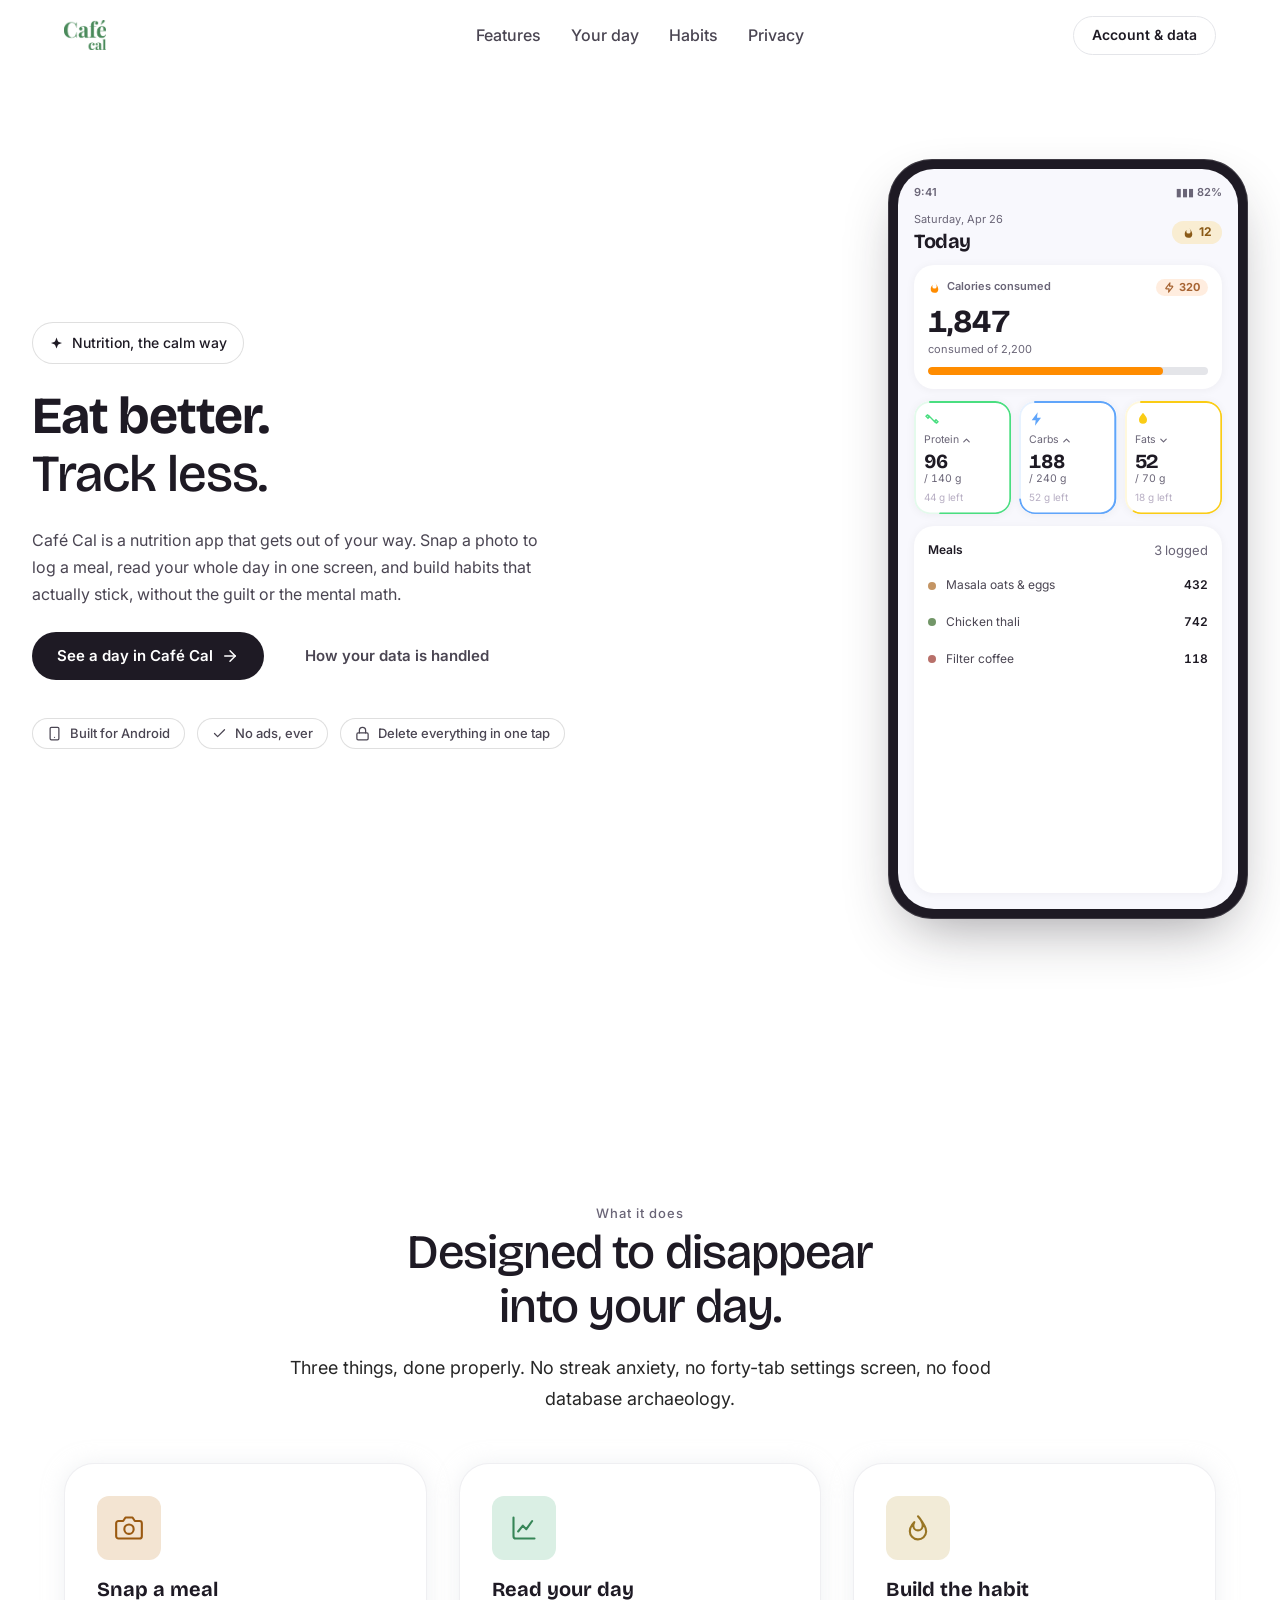
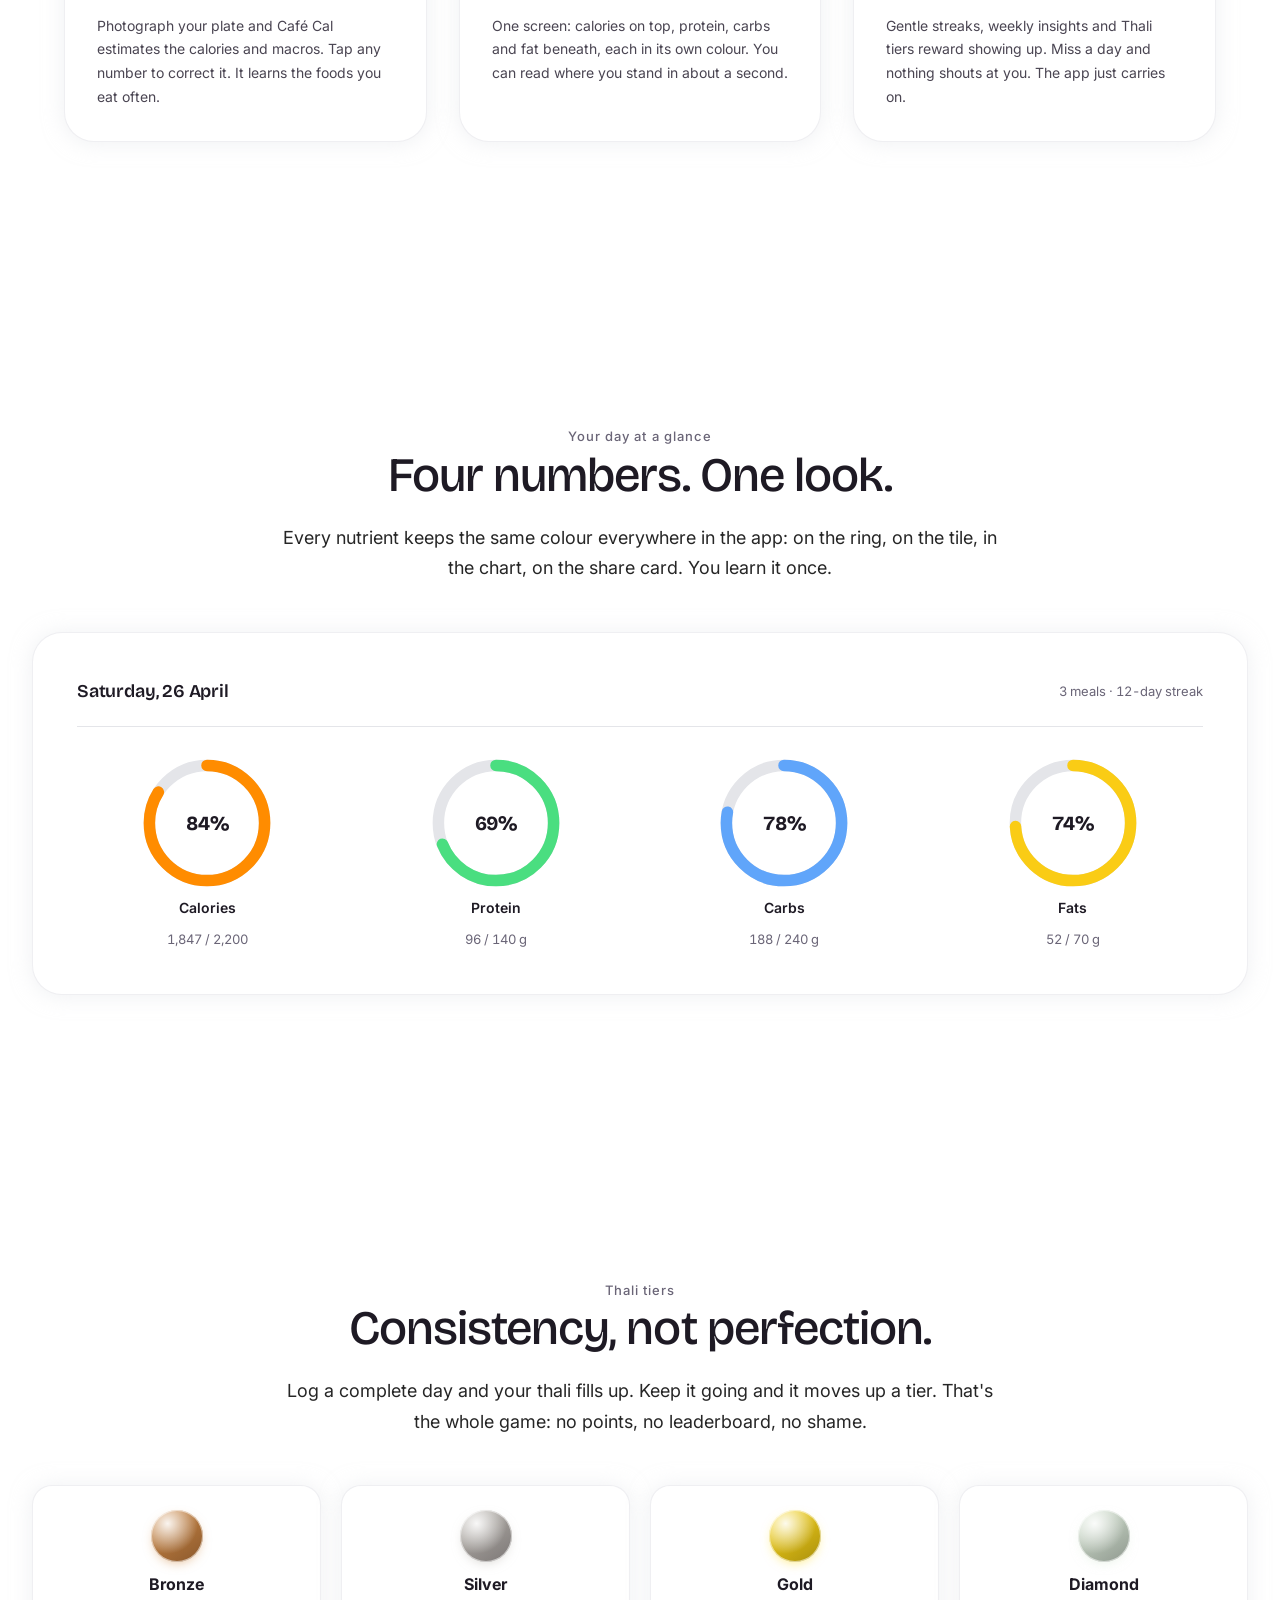
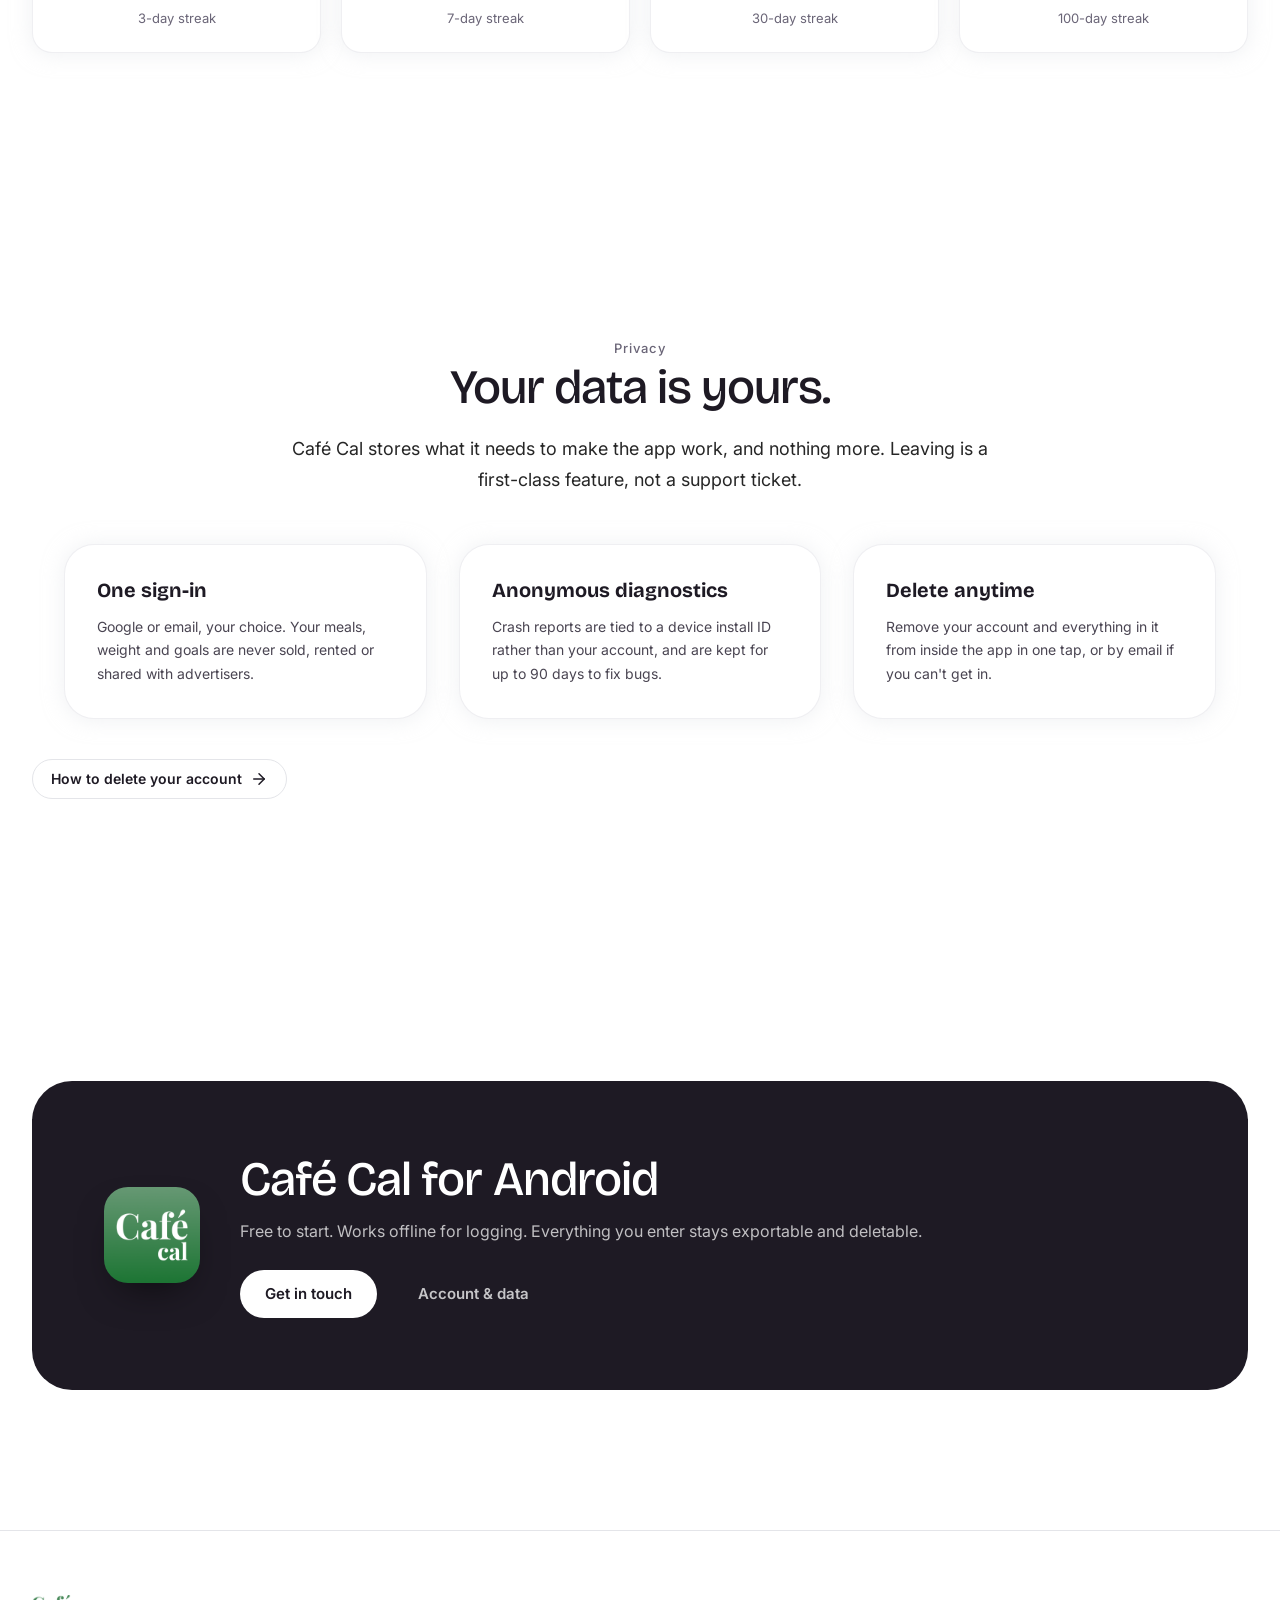
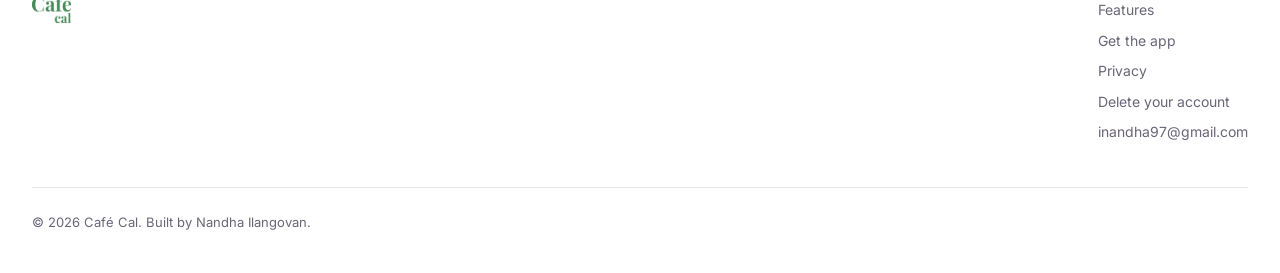
==== commit b21bec85: "Rebuild site on a Cal AI-style visual system, add Links page Redesign both existing pages to match c" ====
--- a/index.html
+++ b/index.html
@@ -3,166 +3,423 @@
 <head>
   <meta charset="utf-8" />
   <meta name="viewport" content="width=device-width, initial-scale=1" />
-  <title>Café Cal — Nutrition tracking, the calm way</title>
-  <meta name="description" content="Café Cal is a nutrition app that gets out of your way. Log meals with a photo, see your day at a glance, and build the habits that stick." />
-  <meta name="theme-color" content="#5a9a4e" />
-  <link rel="icon" type="image/png" href="app-icon.png" />
-  <link rel="apple-touch-icon" href="app-icon.png" />
-  <link rel="preconnect" href="https://api.fontshare.com">
-  <link rel="preconnect" href="https://fonts.googleapis.com">
-  <link rel="preconnect" href="https://fonts.gstatic.com" crossorigin>
-  <link rel="stylesheet" href="https://api.fontshare.com/v2/css?f[]=gambetta@400,500,600,700&f[]=satoshi@300,400,500,600,700&display=swap" />
-  <link rel="stylesheet" href="https://fonts.googleapis.com/css2?family=JetBrains+Mono:wght@400;500;600&display=swap" />
+  <title>Café Cal | Nutrition tracking, the calm way</title>
+  <meta name="description" content="Café Cal is a nutrition app that gets out of your way. Snap a photo to log a meal, read your whole day at a glance, and build habits that stick." />
+  <meta name="theme-color" content="#FFFFFF" media="(prefers-color-scheme: light)" />
+  <meta name="theme-color" content="#FFFFFF" media="(prefers-color-scheme: dark)" />
+  <link rel="canonical" href="https://cafecal.app/" />
+
+  <meta property="og:type" content="website" />
+  <meta property="og:title" content="Café Cal | Nutrition tracking, the calm way" />
+  <meta property="og:description" content="Snap a photo to log a meal, read your whole day at a glance, and build habits that stick." />
+  <meta property="og:image" content="assets/App%20Icon.png" />
+  <meta name="twitter:card" content="summary" />
+
+  <link rel="icon" type="image/png" href="assets/App%20Icon.png" />
+  <link rel="apple-touch-icon" href="assets/App%20Icon.png" />
+
+  <link rel="preconnect" href="https://fonts.googleapis.com" />
+  <link rel="preconnect" href="https://fonts.gstatic.com" crossorigin />
+  <!-- Bricolage Grotesque (display) + Inter (body and data): the two families
+       the site's visual system is built on. -->
+  <link rel="stylesheet" href="https://fonts.googleapis.com/css2?family=Bricolage+Grotesque:opsz,wght@12..96,400;12..96,500;12..96,600;12..96,700;12..96,800&family=Inter:wght@400;500;600;700;800&display=swap" />
   <link rel="stylesheet" href="styles.css" />
+  <link rel="stylesheet" href="components.css" />
 </head>
 <body>
-  <main class="container">
-    <header class="site-header">
-      <a class="brand" href="index.html" aria-label="Café Cal home">
-        <span class="brand-mark" aria-hidden="true">c</span>
-        Café Cal
+  <a class="skip-link" href="#main">Skip to content</a>
+
+  <header class="site-header">
+    <div class="container site-header__inner">
+      <a class="wordmark" href="index.html" aria-label="Café Cal home">
+        <img src="assets/Logo%20dark.png" alt="Café Cal" width="757" height="541" />
       </a>
+
       <nav class="nav" aria-label="Primary">
         <a href="#features">Features</a>
+        <a href="#today">Your day</a>
+        <a href="#habit">Habits</a>
         <a href="#privacy">Privacy</a>
-        <a href="delete-account.html">Account</a>
       </nav>
-    </header>
-
-    <section class="hero hero--landing">
-      <div>
-        <p class="eyebrow">Nutrition, the calm way</p>
-        <h1>Eat better.<br /><em>Track less.</em></h1>
-        <p class="lead">Café Cal is a nutrition app that gets out of your way. Snap a photo to log a meal, see your day at a glance, and build habits that actually stick — without the guilt or the math.</p>
-        <div class="hero-actions">
-          <a class="btn btn--primary" href="#features">See how it works</a>
-          <a class="btn btn--ghost" href="delete-account.html">Account &amp; data</a>
-        </div>
-      </div>
-      <div class="hero-art">
-        <img src="app-icon.png" alt="Café Cal app icon" width="360" height="360" />
-      </div>
-    </section>
-
-    <section id="features" aria-labelledby="features-head">
-      <header class="section-head">
-        <p class="eyebrow">What it does</p>
-        <h2 id="features-head">Designed to disappear into your day.</h2>
-        <p class="lead">Three things, done well. No streaks-anxiety. No 47-tab settings page.</p>
-      </header>
-
-      <div class="features">
-        <article class="feature feature--cal">
-          <div class="feature-icon" aria-hidden="true">
-            <svg viewBox="0 0 24 24" fill="none" stroke="currentColor" stroke-width="2" stroke-linecap="round" stroke-linejoin="round"><path d="M23 19a2 2 0 0 1-2 2H3a2 2 0 0 1-2-2V8a2 2 0 0 1 2-2h4l2-3h6l2 3h4a2 2 0 0 1 2 2z"/><circle cx="12" cy="13" r="4"/></svg>
-          </div>
+
+      <div class="site-header__cta">
+        <a class="btn btn--secondary btn--sm" href="delete-account.html">Account &amp; data</a>
+      </div>
+
+      <button class="nav-toggle" id="menu-button" aria-label="Menu" aria-expanded="false" aria-controls="mobile-menu">
+        <svg viewBox="0 0 24 24" fill="none" stroke="currentColor" stroke-width="2" stroke-linecap="round" stroke-linejoin="round" aria-hidden="true"><path d="M4 7h16"/><path d="M4 12h16"/><path d="M4 17h16"/></svg>
+      </button>
+    </div>
+
+    <!-- Mobile dropdown: the same primary links, repeated for small screens. -->
+    <div class="mobile-menu" id="mobile-menu">
+      <a href="#features">Features</a>
+      <a href="#today">Your day</a>
+      <a href="#habit">Habits</a>
+      <a href="#privacy">Privacy</a>
+      <a href="delete-account.html">Account &amp; data</a>
+    </div>
+  </header>
+
+  <main id="main">
+
+    <!-- ── Hero ─────────────────────────────────────────────────────── -->
+    <section class="container hero">
+      <div class="hero__copy">
+        <span class="eyebrow hero__badge">
+          <svg viewBox="0 0 24 24" fill="currentColor" aria-hidden="true"><path d="M12 2.5l1.9 5.1a3 3 0 0 0 1.8 1.8l5.1 1.9-5.1 1.9a3 3 0 0 0-1.8 1.8L12 20.1l-1.9-5.1a3 3 0 0 0-1.8-1.8L3.2 11.3l5.1-1.9a3 3 0 0 0 1.8-1.8L12 2.5Z"/></svg>
+          Nutrition, the calm way
+        </span>
+        <h1>Eat better.<br /><em class="accent">Track less.</em></h1>
+        <p class="lead">Café Cal is a nutrition app that gets out of your way. Snap a photo to log a meal, read your whole day in one screen, and build habits that actually stick, without the guilt or the mental math.</p>
+
+        <div class="actions">
+          <!-- Swap in the Play Store URL here once the listing is public. -->
+          <a class="btn btn--primary" href="#today">
+            See a day in Café Cal
+            <svg viewBox="0 0 24 24" fill="none" stroke="currentColor" stroke-width="2" stroke-linecap="round" stroke-linejoin="round" aria-hidden="true"><path d="M5 12h14"/><path d="m12 5 7 7-7 7"/></svg>
+          </a>
+          <a class="btn btn--quiet" href="#privacy">How your data is handled</a>
+        </div>
+
+        <ul class="hero__meta">
+          <li class="chip">
+            <svg viewBox="0 0 24 24" fill="none" stroke="currentColor" stroke-width="2" stroke-linecap="round" stroke-linejoin="round" aria-hidden="true"><rect x="5" y="2" width="14" height="20" rx="2"/><path d="M12 18h.01"/></svg>
+            Built for Android
+          </li>
+          <li class="chip">
+            <svg viewBox="0 0 24 24" fill="none" stroke="currentColor" stroke-width="2" stroke-linecap="round" stroke-linejoin="round" aria-hidden="true"><path d="M20 6 9 17l-5-5"/></svg>
+            No ads, ever
+          </li>
+          <li class="chip">
+            <svg viewBox="0 0 24 24" fill="none" stroke="currentColor" stroke-width="2" stroke-linecap="round" stroke-linejoin="round" aria-hidden="true"><rect x="3" y="11" width="18" height="11" rx="2"/><path d="M7 11V7a5 5 0 0 1 10 0v4"/></svg>
+            Delete everything in one tap
+          </li>
+        </ul>
+      </div>
+
+      <!-- Today tab, rebuilt in HTML from the app's own components. -->
+      <div class="hero__art">
+        <div class="device" role="img" aria-label="The Café Cal Today screen: 1,847 of 2,200 calories consumed, with protein, carbs and fat tiles and three logged meals.">
+          <div class="device__screen" aria-hidden="true">
+
+            <div class="device__statusbar">
+              <span>9:41</span>
+              <span>▮▮▮ 82%</span>
+            </div>
+
+            <div class="device__appbar">
+              <div>
+                <p class="device__date">Saturday, Apr 26</p>
+                <p class="device__title">Today</p>
+              </div>
+              <span class="streak-chip">
+                <svg viewBox="0 0 24 24" fill="currentColor" aria-hidden="true"><path d="M12 2s4 4.2 4 8a4 4 0 0 1-8 0c0-1.2.4-2.2.8-3C7 9 5 11.6 5 14.5A7 7 0 0 0 19 15c0-5-7-13-7-13Z"/></svg>
+                12
+              </span>
+            </div>
+
+            <!-- CalorieHeroCard.kt -->
+            <article class="calorie-card">
+              <div class="calorie-card__head">
+                <span class="calorie-card__label">
+                  <svg viewBox="0 0 24 24" fill="currentColor" aria-hidden="true"><path d="M12 2s4 4.2 4 8a4 4 0 0 1-8 0c0-1.2.4-2.2.8-3C7 9 5 11.6 5 14.5A7 7 0 0 0 19 15c0-5-7-13-7-13Z"/></svg>
+                  Calories consumed
+                </span>
+                <span class="burned-chip">
+                  <svg viewBox="0 0 24 24" fill="none" stroke="currentColor" stroke-width="2.5" stroke-linecap="round" stroke-linejoin="round" aria-hidden="true"><path d="M13 2 4.1 13.3a1 1 0 0 0 .8 1.7H11l-1 7 8.9-11.3a1 1 0 0 0-.8-1.7H12l1-7Z"/></svg>
+                  320
+                </span>
+              </div>
+
+              <div>
+                <p class="calorie-card__value">1,847</p>
+                <p class="calorie-card__caption">consumed of 2,200</p>
+              </div>
+
+              <div class="slim-bar"><i style="--p: 84%"></i></div>
+            </article>
+
+            <!-- MacroCardsRow.kt, trim ring: track at 15 %, fill at goal % -->
+            <div class="tile-row">
+              <article class="tile" style="--tint: var(--protein); --p: 69">
+                <svg class="tile__trim" aria-hidden="true"><rect class="trim-track" pathLength="100"/><rect class="trim-fill" pathLength="100"/></svg>
+                <svg class="tile__icon" viewBox="0 0 24 24" fill="none" stroke="currentColor" stroke-width="2" stroke-linecap="round" aria-hidden="true"><path d="M6.5 6.5 17.5 17.5"/><path d="m3 8 2-2 3 3-2 2z"/><path d="m16 15 3 3 2-2-3-3z"/></svg>
+                <p class="tile__name">Protein <svg viewBox="0 0 24 24" fill="none" stroke="currentColor" stroke-width="2.5" stroke-linecap="round" stroke-linejoin="round" aria-hidden="true"><path d="m6 15 6-6 6 6"/></svg></p>
+                <p class="tile__value">96</p>
+                <p class="tile__goal">/ 140 g</p>
+                <p class="tile__caption">44 g left</p>
+              </article>
+
+              <article class="tile" style="--tint: var(--carbs); --p: 78">
+                <svg class="tile__trim" aria-hidden="true"><rect class="trim-track" pathLength="100"/><rect class="trim-fill" pathLength="100"/></svg>
+                <svg class="tile__icon" viewBox="0 0 24 24" fill="currentColor" aria-hidden="true"><path d="M13 2 4 14h6l-1 8 9-12h-6l1-8Z"/></svg>
+                <p class="tile__name">Carbs <svg viewBox="0 0 24 24" fill="none" stroke="currentColor" stroke-width="2.5" stroke-linecap="round" stroke-linejoin="round" aria-hidden="true"><path d="m6 15 6-6 6 6"/></svg></p>
+                <p class="tile__value">188</p>
+                <p class="tile__goal">/ 240 g</p>
+                <p class="tile__caption">52 g left</p>
+              </article>
+
+              <article class="tile" style="--tint: var(--fats); --p: 74">
+                <svg class="tile__trim" aria-hidden="true"><rect class="trim-track" pathLength="100"/><rect class="trim-fill" pathLength="100"/></svg>
+                <svg class="tile__icon" viewBox="0 0 24 24" fill="currentColor" aria-hidden="true"><path d="M12 2.7c3.4 4 6 7.2 6 10.3a6 6 0 0 1-12 0c0-3.1 2.6-6.3 6-10.3Z"/></svg>
+                <p class="tile__name">Fats <svg viewBox="0 0 24 24" fill="none" stroke="currentColor" stroke-width="2.5" stroke-linecap="round" stroke-linejoin="round" aria-hidden="true"><path d="m6 9 6 6 6-6"/></svg></p>
+                <p class="tile__value">52</p>
+                <p class="tile__goal">/ 70 g</p>
+                <p class="tile__caption">18 g left</p>
+              </article>
+            </div>
+
+            <!-- MealsSection.kt: one colour per meal type -->
+            <article class="meals-card">
+              <div class="meals-card__head">
+                <span>Meals</span>
+                <span class="data caption">3 logged</span>
+              </div>
+              <ul class="meal-list">
+                <li class="meal-row meal--breakfast">
+                  <span class="meal-row__swatch"></span>
+                  <span class="meal-row__name">Masala oats &amp; eggs</span>
+                  <span class="meal-row__kcal">432</span>
+                </li>
+                <li class="meal-row meal--lunch">
+                  <span class="meal-row__swatch"></span>
+                  <span class="meal-row__name">Chicken thali</span>
+                  <span class="meal-row__kcal">742</span>
+                </li>
+                <li class="meal-row meal--beverage">
+                  <span class="meal-row__swatch"></span>
+                  <span class="meal-row__name">Filter coffee</span>
+                  <span class="meal-row__kcal">118</span>
+                </li>
+              </ul>
+            </article>
+
+          </div>
+        </div>
+      </div>
+    </section>
+
+    <!-- ── Features ─────────────────────────────────────────────────── -->
+    <section class="container section" id="features" aria-labelledby="features-title">
+      <div class="section-head">
+        <span class="eyebrow">What it does</span>
+        <h2 id="features-title">Designed to disappear into your day.</h2>
+        <p class="lead">Three things, done properly. No streak anxiety, no forty-tab settings screen, no food database archaeology.</p>
+      </div>
+
+      <div class="grid grid--3">
+        <article class="feature feature--calories">
+          <span class="feature__icon">
+            <svg viewBox="0 0 24 24" fill="none" stroke="currentColor" stroke-width="1.8" stroke-linecap="round" stroke-linejoin="round" aria-hidden="true"><path d="M23 19a2 2 0 0 1-2 2H3a2 2 0 0 1-2-2V8a2 2 0 0 1 2-2h4l2-3h6l2 3h4a2 2 0 0 1 2 2z"/><circle cx="12" cy="13" r="4"/></svg>
+          </span>
           <h3>Snap a meal</h3>
-          <p>Take a photo and Café Cal estimates calories and macros for you. Tap to refine. Done in seconds.</p>
+          <p>Photograph your plate and Café Cal estimates the calories and macros. Tap any number to correct it. It learns the foods you eat often.</p>
         </article>
 
         <article class="feature feature--protein">
-          <div class="feature-icon" aria-hidden="true">
-            <svg viewBox="0 0 24 24" fill="none" stroke="currentColor" stroke-width="2" stroke-linecap="round" stroke-linejoin="round"><circle cx="12" cy="12" r="10"/><path d="M12 6v6l4 2"/></svg>
-          </div>
-          <h3>See your day</h3>
-          <p>One screen, four rings — calories, protein, carbs, fats. Color-coded so you can read it at a glance.</p>
-        </article>
-
-        <article class="feature feature--carbs">
-          <div class="feature-icon" aria-hidden="true">
-            <svg viewBox="0 0 24 24" fill="none" stroke="currentColor" stroke-width="2" stroke-linecap="round" stroke-linejoin="round"><path d="M22 11.08V12a10 10 0 1 1-5.93-9.14"/><polyline points="22 4 12 14.01 9 11.01"/></svg>
-          </div>
+          <span class="feature__icon">
+            <svg viewBox="0 0 24 24" fill="none" stroke="currentColor" stroke-width="1.8" stroke-linecap="round" stroke-linejoin="round" aria-hidden="true"><path d="M3 3v16a2 2 0 0 0 2 2h16"/><path d="M7 15l4-5 3 3 5-7"/></svg>
+          </span>
+          <h3>Read your day</h3>
+          <p>One screen: calories on top, protein, carbs and fat beneath, each in its own colour. You can read where you stand in about a second.</p>
+        </article>
+
+        <article class="feature feature--streak">
+          <span class="feature__icon">
+            <svg viewBox="0 0 24 24" fill="none" stroke="currentColor" stroke-width="1.8" stroke-linecap="round" stroke-linejoin="round" aria-hidden="true"><path d="M12 2s4 4.2 4 8a4 4 0 0 1-8 0c0-1.2.4-2.2.8-3C7 9 5 11.6 5 14.5A7 7 0 0 0 19 15c0-5-7-13-7-13Z"/></svg>
+          </span>
           <h3>Build the habit</h3>
-          <p>Gentle streaks, weekly insights, and Thali tiers reward consistency — never harass you when you slip.</p>
-        </article>
-      </div>
-
-      <div class="preview-card" role="figure" aria-label="Sample day in Café Cal">
-        <div class="preview-head">
-          <span class="preview-title">Today</span>
-          <span class="preview-date">Apr 26 · Sat</span>
-        </div>
-        <div class="macros">
-          <div class="macro">
-            <div class="macro-ring">
-              <svg viewBox="0 0 36 36" aria-hidden="true">
-                <circle class="ring-track" cx="18" cy="18" r="15.9" fill="none" stroke-width="3" pathLength="100"/>
-                <circle class="ring-fill"  cx="18" cy="18" r="15.9" fill="none" stroke-width="3" stroke="#ff8c00" stroke-dasharray="84 100" pathLength="100"/>
+          <p>Gentle streaks, weekly insights and Thali tiers reward showing up. Miss a day and nothing shouts at you. The app just carries on.</p>
+        </article>
+      </div>
+    </section>
+
+    <!-- ── Rings ────────────────────────────────────────────────────── -->
+    <section class="container section" id="today" aria-labelledby="today-title">
+      <div class="section-head">
+        <span class="eyebrow">Your day at a glance</span>
+        <h2 id="today-title">Four numbers. One look.</h2>
+        <p class="lead">Every nutrient keeps the same colour everywhere in the app: on the ring, on the tile, in the chart, on the share card. You learn it once.</p>
+      </div>
+
+      <div class="rings-card">
+        <div class="rings-card__head">
+          <span class="rings-card__title">Saturday, 26 April</span>
+          <span class="data caption">3 meals · 12-day streak</span>
+        </div>
+
+        <div class="rings">
+          <div class="ring ring--calories" style="--p: 84">
+            <div class="ring__dial">
+              <svg viewBox="0 0 100 100" aria-hidden="true">
+                <circle class="ring__track" cx="50" cy="50" r="45" pathLength="100" />
+                <circle class="ring__fill" cx="50" cy="50" r="45" pathLength="100" />
               </svg>
-              <span class="macro-value">1,847</span>
-            </div>
-            <span class="macro-label">Calories</span>
-            <span class="macro-target">/ 2,200 kcal</span>
-          </div>
-          <div class="macro">
-            <div class="macro-ring">
-              <svg viewBox="0 0 36 36" aria-hidden="true">
-                <circle class="ring-track" cx="18" cy="18" r="15.9" fill="none" stroke-width="3" pathLength="100"/>
-                <circle class="ring-fill"  cx="18" cy="18" r="15.9" fill="none" stroke-width="3" stroke="#4ade80" stroke-dasharray="69 100" pathLength="100"/>
+              <span class="ring__value">84%</span>
+            </div>
+            <span class="ring__label">Calories</span>
+            <span class="ring__goal">1,847 / 2,200</span>
+          </div>
+
+          <div class="ring ring--protein" style="--p: 69">
+            <div class="ring__dial">
+              <svg viewBox="0 0 100 100" aria-hidden="true">
+                <circle class="ring__track" cx="50" cy="50" r="45" pathLength="100" />
+                <circle class="ring__fill" cx="50" cy="50" r="45" pathLength="100" />
               </svg>
-              <span class="macro-value">96g</span>
-            </div>
-            <span class="macro-label">Protein</span>
-            <span class="macro-target">/ 140 g</span>
-          </div>
-          <div class="macro">
-            <div class="macro-ring">
-              <svg viewBox="0 0 36 36" aria-hidden="true">
-                <circle class="ring-track" cx="18" cy="18" r="15.9" fill="none" stroke-width="3" pathLength="100"/>
-                <circle class="ring-fill"  cx="18" cy="18" r="15.9" fill="none" stroke-width="3" stroke="#60a5fa" stroke-dasharray="78 100" pathLength="100"/>
+              <span class="ring__value">69%</span>
+            </div>
+            <span class="ring__label">Protein</span>
+            <span class="ring__goal">96 / 140 g</span>
+          </div>
+
+          <div class="ring ring--carbs" style="--p: 78">
+            <div class="ring__dial">
+              <svg viewBox="0 0 100 100" aria-hidden="true">
+                <circle class="ring__track" cx="50" cy="50" r="45" pathLength="100" />
+                <circle class="ring__fill" cx="50" cy="50" r="45" pathLength="100" />
               </svg>
-              <span class="macro-value">188g</span>
-            </div>
-            <span class="macro-label">Carbs</span>
-            <span class="macro-target">/ 240 g</span>
-          </div>
-          <div class="macro">
-            <div class="macro-ring">
-              <svg viewBox="0 0 36 36" aria-hidden="true">
-                <circle class="ring-track" cx="18" cy="18" r="15.9" fill="none" stroke-width="3" pathLength="100"/>
-                <circle class="ring-fill"  cx="18" cy="18" r="15.9" fill="none" stroke-width="3" stroke="#facc15" stroke-dasharray="74 100" pathLength="100"/>
+              <span class="ring__value">78%</span>
+            </div>
+            <span class="ring__label">Carbs</span>
+            <span class="ring__goal">188 / 240 g</span>
+          </div>
+
+          <div class="ring ring--fats" style="--p: 74">
+            <div class="ring__dial">
+              <svg viewBox="0 0 100 100" aria-hidden="true">
+                <circle class="ring__track" cx="50" cy="50" r="45" pathLength="100" />
+                <circle class="ring__fill" cx="50" cy="50" r="45" pathLength="100" />
               </svg>
-              <span class="macro-value">52g</span>
-            </div>
-            <span class="macro-label">Fats</span>
-            <span class="macro-target">/ 70 g</span>
-          </div>
-        </div>
-      </div>
-    </section>
-
-    <section id="privacy" aria-labelledby="privacy-head" class="commitments-wrap">
-      <header class="section-head">
-        <p class="eyebrow">Privacy</p>
-        <h2 id="privacy-head">Your data is yours.</h2>
-        <p class="lead">Café Cal stores only what's needed to make the app work, and gives you full control to leave whenever you want.</p>
-      </header>
-
-      <div class="commitments">
-        <div class="commitments-grid">
-          <div class="commitment">
-            <h3>One sign-in</h3>
-            <p>Sign in with Google or email. We don't sell or share your data — ever.</p>
-          </div>
-          <div class="commitment">
-            <h3>Anonymous diagnostics</h3>
-            <p>Crash reports use a device install ID, not your account. Kept up to 90 days.</p>
-          </div>
-          <div class="commitment">
-            <h3>Delete anytime</h3>
-            <p>Remove your account and data in one tap from inside the app, or by email.</p>
-          </div>
-        </div>
-        <p style="margin: var(--sp-5) 0 0;">
-          <a class="btn btn--ghost btn--sm" href="delete-account.html">How to delete your account →</a>
-        </p>
-      </div>
-    </section>
-
-    <footer class="site-footer">
-      <span>Café Cal — built by Nandha Ilangovan</span>
-      <span><a href="mailto:inandha97@gmail.com">inandha97@gmail.com</a></span>
-    </footer>
+              <span class="ring__value">74%</span>
+            </div>
+            <span class="ring__label">Fats</span>
+            <span class="ring__goal">52 / 70 g</span>
+          </div>
+        </div>
+      </div>
+    </section>
+
+    <!-- ── Habit / Thali tiers ──────────────────────────────────────── -->
+    <section class="container section" id="habit" aria-labelledby="habit-title">
+      <div class="section-head">
+        <span class="eyebrow">Thali tiers</span>
+        <h2 id="habit-title">Consistency, not perfection.</h2>
+        <p class="lead">Log a complete day and your thali fills up. Keep it going and it moves up a tier. That's the whole game: no points, no leaderboard, no shame.</p>
+      </div>
+
+      <div class="tiers">
+        <div class="tier tier--bronze">
+          <span class="tier__disc" aria-hidden="true"></span>
+          <span class="tier__name">Bronze</span>
+          <span class="tier__meta">3-day streak</span>
+        </div>
+        <div class="tier tier--silver">
+          <span class="tier__disc" aria-hidden="true"></span>
+          <span class="tier__name">Silver</span>
+          <span class="tier__meta">7-day streak</span>
+        </div>
+        <div class="tier tier--gold">
+          <span class="tier__disc" aria-hidden="true"></span>
+          <span class="tier__name">Gold</span>
+          <span class="tier__meta">30-day streak</span>
+        </div>
+        <div class="tier tier--diamond">
+          <span class="tier__disc" aria-hidden="true"></span>
+          <span class="tier__name">Diamond</span>
+          <span class="tier__meta">100-day streak</span>
+        </div>
+      </div>
+    </section>
+
+    <!-- ── Privacy ──────────────────────────────────────────────────── -->
+    <section class="container section" id="privacy" aria-labelledby="privacy-title">
+      <div class="section-head">
+        <span class="eyebrow">Privacy</span>
+        <h2 id="privacy-title">Your data is yours.</h2>
+        <p class="lead">Café Cal stores what it needs to make the app work, and nothing more. Leaving is a first-class feature, not a support ticket.</p>
+      </div>
+
+      <div class="grid grid--3">
+        <article class="commitment">
+          <h3>One sign-in</h3>
+          <p>Google or email, your choice. Your meals, weight and goals are never sold, rented or shared with advertisers.</p>
+        </article>
+        <article class="commitment">
+          <h3>Anonymous diagnostics</h3>
+          <p>Crash reports are tied to a device install ID rather than your account, and are kept for up to 90 days to fix bugs.</p>
+        </article>
+        <article class="commitment">
+          <h3>Delete anytime</h3>
+          <p>Remove your account and everything in it from inside the app in one tap, or by email if you can't get in.</p>
+        </article>
+      </div>
+
+      <p style="margin-top: 40px">
+        <a class="btn btn--secondary btn--sm" href="delete-account.html">
+          How to delete your account
+          <svg viewBox="0 0 24 24" fill="none" stroke="currentColor" stroke-width="2" stroke-linecap="round" stroke-linejoin="round" aria-hidden="true"><path d="M5 12h14"/><path d="m12 5 7 7-7 7"/></svg>
+        </a>
+      </p>
+    </section>
+
+    <!-- ── CTA ──────────────────────────────────────────────────────── -->
+    <section class="container section" aria-labelledby="cta-title">
+      <div class="cta-band">
+        <div class="cta">
+          <img class="cta__icon" src="assets/App%20Icon.png" alt="Café Cal app icon" width="96" height="96" loading="lazy" />
+          <div>
+            <h2 id="cta-title">Café Cal for Android</h2>
+            <p class="lead">Free to start. Works offline for logging. Everything you enter stays exportable and deletable.</p>
+            <div class="actions">
+              <a class="btn btn--primary" href="mailto:inandha97@gmail.com?subject=Caf%C3%A9%20Cal">Get in touch</a>
+              <a class="btn btn--quiet" href="delete-account.html">Account &amp; data</a>
+            </div>
+          </div>
+        </div>
+      </div>
+    </section>
+
   </main>
+
+  <footer class="site-footer">
+    <div class="container">
+      <div class="site-footer__inner">
+        <div class="site-footer__brand">
+          <a class="wordmark wordmark--footer" href="index.html" aria-label="Café Cal home">
+            <img src="assets/Logo%20dark.png" alt="Café Cal" width="757" height="541" loading="lazy" />
+          </a>
+        </div>
+        <div class="site-footer__col">
+          <nav aria-label="Footer">
+            <a href="#features">Features</a>
+            <a href="links.html">Get the app</a>
+            <a href="#privacy">Privacy</a>
+            <a href="delete-account.html">Delete your account</a>
+            <a href="mailto:inandha97@gmail.com">inandha97@gmail.com</a>
+          </nav>
+        </div>
+      </div>
+      <p class="site-footer__legal">© 2026 Café Cal. Built by Nandha Ilangovan.</p>
+    </div>
+  </footer>
+
+  <script>
+    (function () {
+      var button = document.getElementById('menu-button');
+      var menu = document.getElementById('mobile-menu');
+      if (!button || !menu) return;
+      button.addEventListener('click', function () {
+        var open = menu.classList.toggle('is-open');
+        button.setAttribute('aria-expanded', open ? 'true' : 'false');
+      });
+      menu.addEventListener('click', function (event) {
+        if (!event.target.closest('a')) return;
+        menu.classList.remove('is-open');
+        button.setAttribute('aria-expanded', 'false');
+      });
+    })();
+  </script>
 </body>
 </html>
--- a/styles.css
+++ b/styles.css
@@ -1,639 +1,908 @@
-/* Café Cal — design tokens mirrored from the Android app's design system. */
+/* ============================================================================
+   Café Cal: web design system
+   Visual language modelled on calai.app: light-only, very airy, black pill
+   buttons, 30px white cards on a soft shadow, Bricolage Grotesque display over
+   Inter body. This file is the foundation: tokens, reset, typography, layout
+   primitives, page chrome (header/footer), buttons, pills, grids and cards.
+   Page-specific components live in components.css, which loads after this.
+   ========================================================================= */
+
+/* ============================================================================
+   1. Tokens
+   ========================================================================= */
 
 :root {
-  color-scheme: light dark;
-
-  /* Surface */
-  --bg: #faf8f5;
-  --surface: #ffffff;
-  --surface-alt: #f2efeb;
-  --border: #e8e5e0;
-
-  /* Text */
-  --text: #2c2c2e;
-  --text-muted: rgba(44, 44, 46, 0.55);
-  --text-subtle: rgba(44, 44, 46, 0.32);
-
-  /* Brand */
-  --brand: #5a9a4e;
-  --brand-hover: #4d8443;
-  --brand-soft: rgba(90, 154, 78, 0.12);
-  --on-brand: #ffffff;
-  --terracotta: #c4796b;
-
-  /* Macro accents (used for product preview + feature tints) */
-  --macro-cal: #ff8c00;
-  --macro-protein: #4ade80;
-  --macro-carbs: #60a5fa;
-  --macro-fats: #facc15;
-
-  /* Warning */
-  --warning-bg: #fff5e6;
-  --warning-border: #d4a574;
-  --warning-text: #7a4a1f;
-
-  /* Type scale (sp → rem) */
-  --fs-xs: 0.6875rem;
-  --fs-sm: 0.875rem;
-  --fs-md: 0.9375rem;
-  --fs-base: 1rem;
-  --fs-lg: 1.125rem;
-  --fs-xl: 1.375rem;
-  --fs-2xl: 1.625rem;
-  --fs-3xl: 2.25rem;
-  --fs-display: clamp(2.5rem, 5.5vw, 3.75rem);
-
-  /* Spacing — 4pt grid */
-  --sp-1: 0.25rem;
-  --sp-2: 0.5rem;
-  --sp-3: 0.75rem;
-  --sp-4: 1rem;
-  --sp-5: 1.5rem;
-  --sp-6: 2rem;
-  --sp-7: 3rem;
-  --sp-8: 4rem;
-  --sp-9: 6rem;
-
-  /* Shape */
-  --r-xs: 0.25rem;
-  --r-sm: 0.75rem;
-  --r-md: 0.875rem;
-  --r-lg: 1.125rem;
-  --r-xl: 1.5rem;
-  --r-pill: 999px;
-
-  /* Elevation */
-  --shadow-sm: 0 1px 2px rgba(28, 28, 30, 0.04), 0 2px 6px rgba(28, 28, 30, 0.04);
-  --shadow-md: 0 6px 18px rgba(28, 28, 30, 0.06), 0 1px 2px rgba(28, 28, 30, 0.04);
-  --shadow-lg: 0 24px 48px -12px rgba(28, 28, 30, 0.18);
-
-  /* Layout */
-  --container-wide: 64rem;
-  --container-narrow: 40rem;
-
-  /* Fonts */
-  --font-display: 'Gambetta', 'Georgia', 'Times New Roman', serif;
-  --font-body: 'Satoshi', -apple-system, BlinkMacSystemFont, 'Segoe UI', system-ui, sans-serif;
-  --font-mono: 'JetBrains Mono', ui-monospace, SFMono-Regular, Menlo, monospace;
-}
-
-@media (prefers-color-scheme: dark) {
-  :root {
-    --bg: #1c1c1e;
-    --surface: #2c2c2e;
-    --surface-alt: #3a3a3c;
-    --border: rgba(255, 255, 255, 0.08);
-
-    --text: #f5f5f5;
-    --text-muted: rgba(245, 245, 245, 0.6);
-    --text-subtle: rgba(245, 245, 245, 0.35);
-
-    --brand: #5a9a4e;
-    --brand-hover: #6fb163;
-    --brand-soft: rgba(90, 154, 78, 0.18);
-    --on-brand: #ffffff;
-    --terracotta: #eb706a;
-
-    --warning-bg: rgba(212, 165, 116, 0.12);
-    --warning-border: #d4a574;
-    --warning-text: #f0d4a8;
-
-    --shadow-sm: 0 1px 2px rgba(0, 0, 0, 0.3);
-    --shadow-md: 0 6px 18px rgba(0, 0, 0, 0.32);
-    --shadow-lg: 0 24px 48px -12px rgba(0, 0, 0, 0.5);
-  }
-}
-
-* { box-sizing: border-box; }
-
-html { -webkit-text-size-adjust: 100%; }
+  color-scheme: light;
+
+  /* ── Ink ────────────────────────────────────────────────────────── */
+  --ink: #1e1a24; /* headings + primary text */
+  --ink-2: #4a4552; /* body copy */
+  --ink-3: #6a6577; /* meta, captions, footer links */
+  --ink-4: #b7aec3; /* faintest: muted labels, hover borders */
+  --body-text: #262626; /* section sub-headline */
+
+  /* ── Surfaces ───────────────────────────────────────────────────── */
+  --paper: #ffffff; /* page + card background */
+  --tint: #f8f8fd; /* section tint, chevron discs */
+  --tint-2: #f1f2f4; /* icon-chip fill */
+  --line: #e4e5e9; /* hairline borders */
+  --line-soft: rgba(198, 198, 198, 0.56); /* pill / badge borders */
+
+  /* ── Dark band ──────────────────────────────────────────────────── */
+  --dark: #1e1a24;
+  --dark-card: #2d2934;
+  --dark-line: #3a3542;
+
+  /* ── Cream callout ──────────────────────────────────────────────── */
+  --cream: #fff7ec;
+  --cream-ink: #8a5a18;
+  --cream-line: #e8d9c2;
+
+  /* ── Accent flag, use sparingly ────────────────────────────────── */
+  --flag: #ff2719;
+
+  /* ── Café Cal data colours (content: the app's nutrient identity) ── */
+  --calories: #ff8c00;
+  --protein: #4ade80;
+  --carbs: #60a5fa;
+  --fats: #facc15;
+  --streak: #fbbf24;
+  --calories-burned: #fb923c;
+  --calories-burned-surface: #fff4eb;
+
+  --meal-breakfast: #c49564;
+  --meal-breakfast-surface: #faebd7;
+  --meal-lunch: #729668;
+  --meal-lunch-surface: #e2f0dc;
+  --meal-beverage: #b8706a;
+  --meal-beverage-surface: #f5dcd7;
+
+  --thali-bronze: #cd7f32;
+  --thali-silver: #b5b0a8;
+  --thali-gold: #ffd700;
+  --thali-diamond: #d4e5d0;
+
+  --destructive: #c4796b;
+  --success: #34c759;
+  --warning: #d4a574;
+  --info: #64a0be;
+
+  /* Accent pair kept for the inline icon-badge tints the legal page sets.
+     Cal AI's chrome is near-monochrome, so the accent resolves to ink on the
+     neutral chip fill rather than the app's green. */
+  --accent-soft: var(--tint-2);
+  --accent-text: var(--ink);
+
+  /* ── Shadow ─────────────────────────────────────────────────────── */
+  --shadow-card: 0 1px 20px 1px rgba(228, 229, 233, 0.5);
+  --shadow-lift: 0 8px 30px 2px rgba(228, 229, 233, 0.75);
+  --shadow-dark: 0 24px 60px -20px rgba(30, 26, 36, 0.45);
+
+  /* ── Radius ─────────────────────────────────────────────────────── */
+  --r-card: 30px; /* every white card */
+  --r-md: 20px;
+  --r-sm: 12px; /* icon chips */
+  --r-pill: 999px; /* buttons, badges, chips */
+  --r-band: 40px; /* big dark CTA band */
+
+  /* ── Type families ──────────────────────────────────────────────── */
+  --font-display: 'Bricolage Grotesque', 'Inter', system-ui, sans-serif;
+  --font-body: 'Inter', -apple-system, BlinkMacSystemFont, 'Segoe UI', system-ui, sans-serif;
+  --font-data: 'Inter', system-ui, sans-serif;
+
+  /* ── Type scale ─────────────────────────────────────────────────── */
+  --fs-h1: clamp(2.5rem, 5.4vw, 52px);
+  --fs-h2: clamp(2rem, 4.4vw, 48px);
+  --fs-h3: 1.25rem; /* 20px card heading */
+  --fs-lead: 1.125rem; /* 18px section sub-headline */
+  --fs-base: 1rem; /* 16px body */
+  --fs-sm: 0.875rem; /* 14px card body */
+  --fs-xs: 0.8125rem; /* 13px meta, eyebrow, pills */
+
+  /* ── Layout ─────────────────────────────────────────────────────── */
+  --wrap: 1280px; /* header + footer */
+  --wrap-wide: 1440px; /* full-bleed bands (web extension) */
+  --wrap-6xl: 1152px; /* section content grids */
+  --wrap-3xl: 768px; /* narrow prose / legal page */
+  --gutter: clamp(20px, 4vw, 32px);
+  --sp-section: clamp(72px, 11vw, 160px);
+  --header-pad: 16px;
+
+  /* ── Motion ─────────────────────────────────────────────────────── */
+  --ease: cubic-bezier(0.4, 0, 0.2, 1);
+  --dur: 200ms;
+  --dur-slow: 300ms;
+}
+
+/* ============================================================================
+   2. Reset + base
+   ========================================================================= */
+
+*,
+*::before,
+*::after {
+  box-sizing: border-box;
+}
+
+html {
+  -webkit-text-size-adjust: 100%;
+  scroll-behavior: smooth;
+  scroll-padding-top: 88px; /* clears the sticky header */
+}
 
 body {
+  margin: 0;
+  background: var(--paper);
+  color: var(--ink-2);
   font-family: var(--font-body);
   font-size: var(--fs-base);
+  font-weight: 400;
   line-height: 1.6;
-  color: var(--text);
-  background: var(--bg);
-  margin: 0;
   -webkit-font-smoothing: antialiased;
   -moz-osx-font-smoothing: grayscale;
   text-rendering: optimizeLegibility;
-}
-
-img, svg { display: block; max-width: 100%; }
-
-/* ───────────── Layout ───────────── */
+  overflow-x: clip;
+}
+
+img,
+svg,
+picture,
+video {
+  display: block;
+  max-width: 100%;
+}
+
+img {
+  height: auto;
+}
+
+/* ── Headings ───────────────────────────────────────────────────────── */
+
+h1,
+h2,
+h3,
+h4 {
+  margin: 0 0 16px;
+  font-family: var(--font-display);
+  color: var(--ink);
+  overflow-wrap: break-word;
+}
+
+h1 {
+  font-size: var(--fs-h1);
+  font-weight: 700;
+  line-height: 1.1;
+  letter-spacing: -0.02em;
+  text-wrap: balance;
+}
+
+h2 {
+  font-size: var(--fs-h2);
+  font-weight: 500;
+  line-height: 1.12;
+  letter-spacing: -0.02em;
+  text-wrap: balance;
+}
+
+h3 {
+  font-size: var(--fs-h3);
+  font-weight: 700;
+  line-height: 1.3;
+}
+
+h4 {
+  font-size: var(--fs-lead);
+  font-weight: 600;
+  line-height: 1.4;
+}
+
+/* ── Flow ───────────────────────────────────────────────────────────── */
+
+p {
+  margin: 0 0 16px;
+}
+
+ul,
+ol {
+  margin: 0 0 16px;
+  padding-left: 1.25em;
+}
+
+li {
+  margin-block: 6px;
+}
+
+p:last-child,
+ul:last-child,
+ol:last-child {
+  margin-bottom: 0;
+}
+
+strong {
+  font-weight: 600;
+  color: var(--ink);
+}
+
+hr {
+  height: 0;
+  margin: 40px 0;
+  border: 0;
+  border-top: 1px solid var(--line);
+}
+
+/* ── Links ──────────────────────────────────────────────────────────── */
+
+a {
+  color: var(--ink);
+  text-decoration: none;
+  transition: color var(--dur) var(--ease);
+}
+
+a:hover {
+  color: var(--ink-2);
+}
+
+/* Prose links stay underlined so they read as links inside running copy. */
+p a:not(.btn),
+.lead a:not(.btn) {
+  color: var(--ink);
+  text-decoration: underline;
+  text-decoration-thickness: 1px;
+  text-decoration-color: var(--ink-4);
+  text-underline-offset: 0.18em;
+  transition:
+    color var(--dur) var(--ease),
+    text-decoration-color var(--dur) var(--ease);
+}
+
+p a:not(.btn):hover,
+.lead a:not(.btn):hover {
+  text-decoration-color: var(--ink);
+}
+
+::selection {
+  background: var(--ink);
+  color: #fff;
+}
+
+.skip-link {
+  position: absolute;
+  top: -80px;
+  left: var(--gutter);
+  z-index: 100;
+  padding: 12px 22px;
+  border-radius: var(--r-pill);
+  background: var(--ink);
+  color: #fff;
+  font-size: var(--fs-sm);
+  font-weight: 600;
+  transition: top var(--dur) var(--ease);
+}
+
+.skip-link:hover {
+  color: #fff;
+}
+
+.skip-link:focus-visible {
+  top: 12px;
+}
+
+/* ============================================================================
+   3. Layout primitives
+   ========================================================================= */
 
 .container {
-  max-width: var(--container-wide);
-  margin: 0 auto;
-  padding: var(--sp-5) var(--sp-5) var(--sp-9);
-}
-
-.container--narrow { max-width: var(--container-narrow); }
-
-@media (min-width: 768px) {
-  .container { padding: var(--sp-6) var(--sp-6) var(--sp-9); }
-}
-
-/* ───────────── Header / nav ───────────── */
+  width: 100%;
+  max-width: var(--wrap);
+  margin-inline: auto;
+  padding-inline: var(--gutter);
+}
+
+.container--narrow {
+  max-width: var(--wrap-3xl);
+}
+
+.container--wide {
+  max-width: var(--wrap-wide);
+}
+
+.section {
+  padding-block: var(--sp-section);
+}
+
+/* Centred section head: sub-headline 20px under the h2, 48px before the grid. */
+.section-head {
+  max-width: 720px;
+  margin-inline: auto;
+  margin-bottom: 48px;
+  text-align: center;
+}
+
+.section-head > :last-child {
+  margin-bottom: 0;
+}
+
+.section-head .lead {
+  margin-top: 20px;
+  font-size: var(--fs-lead);
+  color: var(--body-text);
+}
+
+.section-head--left {
+  margin-inline: 0;
+  text-align: left;
+}
+
+/* ============================================================================
+   4. Inline text
+   ========================================================================= */
+
+.eyebrow {
+  font-size: var(--fs-xs);
+  font-weight: 500;
+  letter-spacing: 0.08em;
+  color: var(--ink-3);
+}
+
+.lead {
+  font-size: var(--fs-base);
+  line-height: 1.7;
+  color: var(--ink-2);
+}
+
+.data {
+  font-family: var(--font-data);
+  font-variant-numeric: tabular-nums;
+  font-feature-settings: 'tnum';
+}
+
+.caption {
+  font-size: var(--fs-xs);
+  line-height: 1.6;
+  color: var(--ink-3);
+}
+
+/* Sits on an <em> in the hero; calai sets the second line lighter, not italic. */
+.accent {
+  font-style: normal;
+  font-weight: 500;
+}
+
+/* ============================================================================
+   5. Site header: sticky glass
+   ========================================================================= */
 
 .site-header {
+  position: sticky;
+  top: 0;
+  z-index: 50;
+  padding: var(--header-pad) var(--gutter);
+  background: rgba(255, 255, 255, 0.2);
+  backdrop-filter: blur(20px) saturate(180%);
+  -webkit-backdrop-filter: blur(20px) saturate(180%);
+}
+
+.site-header__inner {
+  position: relative;
   display: flex;
   align-items: center;
   justify-content: space-between;
-  padding: var(--sp-3) 0 var(--sp-7);
-}
-
-.brand {
+  gap: 12px;
+  max-width: var(--wrap);
+  margin-inline: auto;
+}
+
+.wordmark {
   display: inline-flex;
   align-items: center;
-  gap: var(--sp-3);
-  color: var(--text);
-  text-decoration: none;
-  font-family: var(--font-display);
+  /* Keeps the CTA and the menu toggle grouped on the right. */
+  margin-inline-end: auto;
+}
+
+.wordmark img {
+  height: 30px;
+  width: auto;
+}
+
+/* Absolutely centred nav, desktop only. */
+.nav {
+  position: absolute;
+  left: 50%;
+  transform: translateX(-50%);
+  display: none;
+  align-items: center;
+  gap: 30px;
+  white-space: nowrap;
+}
+
+.nav a {
+  font-size: var(--fs-base);
+  font-weight: 500;
+  color: var(--ink-2);
+}
+
+.nav a:hover {
+  color: var(--ink);
+}
+
+.site-header__cta {
+  display: inline-flex;
+  align-items: center;
+  gap: 10px;
+}
+
+/* ── Hamburger ──────────────────────────────────────────────────────── */
+
+.nav-toggle {
+  display: inline-flex;
+  flex-direction: column;
+  align-items: center;
+  justify-content: center;
+  gap: 5px;
+  width: 40px;
+  height: 40px;
+  padding: 0;
+  border: 0;
+  border-radius: var(--r-sm);
+  background: transparent;
+  color: var(--ink);
+  cursor: pointer;
+  transition: background-color var(--dur) var(--ease);
+}
+
+.nav-toggle:hover {
+  background: var(--tint-2);
+}
+
+.nav-toggle span {
+  display: block;
+  width: 18px;
+  height: 2px;
+  border-radius: 2px;
+  background: currentColor;
+}
+
+.nav-toggle svg {
+  width: 22px;
+  height: 22px;
+}
+
+/* ── Dropdown panel ─────────────────────────────────────────────────── */
+
+.mobile-menu {
+  position: absolute;
+  top: 100%;
+  left: 0;
+  right: 0;
+  display: none;
+  padding: 8px var(--gutter) 20px;
+  background: var(--paper);
+  border-top: 1px solid var(--line);
+  border-radius: 0 0 var(--r-md) var(--r-md);
+  box-shadow: var(--shadow-lift);
+}
+
+/* When the panel is nested inside the inner wrapper, pull it back out to the
+   header's full width and clear the header's own bottom padding. */
+.site-header__inner .mobile-menu {
+  top: calc(100% + var(--header-pad));
+  left: calc(-1 * var(--gutter));
+  right: calc(-1 * var(--gutter));
+}
+
+.mobile-menu.is-open {
+  display: block;
+}
+
+.mobile-menu ul {
+  margin: 0;
+  padding: 0;
+  list-style: none;
+}
+
+.mobile-menu li {
+  margin: 0;
+}
+
+.mobile-menu a {
+  display: block;
+  padding: 13px 0;
+  font-size: var(--fs-base);
+  font-weight: 500;
+  color: var(--ink-2);
+}
+
+.mobile-menu a:hover {
+  color: var(--ink);
+}
+
+.mobile-menu a:not(.btn) + a:not(.btn),
+.mobile-menu li + li {
+  border-top: 1px solid var(--line);
+}
+
+.mobile-menu .btn {
+  display: flex;
+  margin-top: 14px;
+}
+
+/* ── Breakpoint: centred nav from 900px up ──────────────────────────── */
+
+@media (min-width: 900px) {
+  .nav {
+    display: flex;
+  }
+
+  .nav-toggle {
+    display: none;
+  }
+
+  .mobile-menu,
+  .mobile-menu.is-open {
+    display: none;
+  }
+}
+
+/* ============================================================================
+   6. Site footer
+   ========================================================================= */
+
+.site-footer {
+  border-top: 1px solid var(--line);
+  padding-block: 64px 40px;
+  background: var(--paper);
+}
+
+.site-footer__inner {
+  display: grid;
+  gap: 40px;
+}
+
+.site-footer__brand p {
+  margin: 16px 0 0;
+  max-width: 34ch;
+  font-size: var(--fs-sm);
+  color: var(--ink-3);
+}
+
+.wordmark--footer img {
+  height: 28px;
+}
+
+.site-footer__col h3 {
+  margin-bottom: 16px;
+  font-size: var(--fs-base);
   font-weight: 600;
-  font-size: var(--fs-lg);
-  letter-spacing: -0.01em;
-}
-
-.brand-mark {
-  width: 1.75rem;
-  height: 1.75rem;
-  border-radius: 0.4375rem;
-  background: var(--brand);
+  color: var(--ink);
+}
+
+.site-footer a {
+  font-size: var(--fs-sm);
+  color: var(--ink-3);
+}
+
+.site-footer a:hover {
+  color: var(--ink);
+}
+
+/* Stacked link columns; the legal line keeps its links inline. */
+.site-footer__col a,
+.site-footer__inner > nav a {
+  display: block;
+  padding-block: 4px;
+}
+
+.site-footer__col ul {
+  margin: 0;
+  padding: 0;
+  list-style: none;
+}
+
+.site-footer__col li {
+  margin: 0;
+}
+
+/* Fallback shape: brand + one flat <nav> of links. */
+.site-footer__inner > nav {
+  display: flex;
+  flex-wrap: wrap;
+  align-items: center;
+  gap: 4px 32px;
+}
+
+.site-footer__legal {
+  margin-top: 40px;
+  padding-top: 24px;
+  border-top: 1px solid var(--line);
+  font-size: var(--fs-xs);
+  color: var(--ink-3);
+}
+
+.site-footer__legal a {
+  font-size: inherit;
+}
+
+@media (min-width: 800px) {
+  .site-footer__inner {
+    grid-template-columns: 1.4fr 1fr 1fr;
+  }
+
+  /* The pages ship brand + a single link column, so collapse the third track
+     rather than leaving the links stranded in the middle of the row. */
+  .site-footer__inner:not(:has(.site-footer__col ~ .site-footer__col)) {
+    grid-template-columns: 1.4fr auto;
+    justify-content: space-between;
+  }
+
+  /* The flat nav takes the whole link area rather than one narrow column. */
+  .site-footer__inner > nav {
+    grid-column: 2 / -1;
+    justify-content: flex-end;
+  }
+}
+
+/* ============================================================================
+   7. Buttons
+   ========================================================================= */
+
+.btn {
   display: inline-flex;
   align-items: center;
   justify-content: center;
-  color: var(--on-brand);
-  font-family: var(--font-display);
-  font-style: italic;
+  gap: 8px;
+  padding: 14px 24px;
+  border: 1px solid transparent;
+  border-radius: var(--r-pill);
+  font-family: inherit;
+  font-size: 15px;
   font-weight: 600;
-  font-size: 1.05rem;
-  line-height: 1;
-}
-
-.brand-mark--lg {
-  width: 4.5rem;
-  height: 4.5rem;
-  border-radius: 1.125rem;
-  font-size: 2.6rem;
-  box-shadow: var(--shadow-md);
-}
-
-.nav {
+  line-height: 1.2;
+  text-align: center;
+  text-decoration: none;
+  white-space: nowrap;
+  cursor: pointer;
+  transition:
+    background-color var(--dur) var(--ease),
+    border-color var(--dur) var(--ease),
+    color var(--dur) var(--ease),
+    box-shadow var(--dur) var(--ease),
+    transform var(--dur) var(--ease);
+}
+
+.btn svg {
+  width: 18px;
+  height: 18px;
+  flex: none;
+}
+
+.btn--primary {
+  background: var(--ink);
+  color: #fff;
+}
+
+.btn--primary:hover {
+  background: #322c3b;
+  color: #fff;
+  transform: translateY(-1px);
+  box-shadow: 0 8px 20px -6px rgba(30, 26, 36, 0.5);
+}
+
+.btn--secondary {
+  background: #fff;
+  border-color: var(--line);
+  color: var(--ink);
+}
+
+.btn--secondary:hover {
+  background: var(--tint);
+  border-color: var(--ink-4);
+  color: var(--ink);
+}
+
+.btn--quiet {
+  background: transparent;
+  color: var(--ink-2);
+}
+
+.btn--quiet:hover {
+  color: var(--ink);
+}
+
+.btn--sm {
+  padding: 10px 18px;
+  font-size: 14px;
+}
+
+.btn--lg {
+  padding: 17px 30px;
+  font-size: 17px;
+  font-weight: 700;
+}
+
+/* On the dark CTA band the pills invert. */
+.cta-band .btn--primary {
+  background: #fff;
+  color: var(--ink);
+}
+
+.cta-band .btn--primary:hover {
+  background: var(--tint);
+  color: var(--ink);
+  box-shadow: 0 8px 20px -6px rgba(0, 0, 0, 0.5);
+}
+
+.cta-band .btn--quiet {
+  color: rgba(255, 255, 255, 0.75);
+}
+
+.cta-band .btn--quiet:hover {
+  color: #fff;
+}
+
+/* ============================================================================
+   8. Pills, badges, icon chips
+   ========================================================================= */
+
+.chip,
+.badge {
   display: inline-flex;
   align-items: center;
-  gap: var(--sp-5);
-}
-
-.nav a {
-  font-size: var(--fs-sm);
-  color: var(--text-muted);
-  text-decoration: none;
-  transition: color 150ms ease;
-}
-.nav a:hover { color: var(--text); }
-
-/* ───────────── Hero ───────────── */
-
-.hero {
-  padding: var(--sp-6) 0 var(--sp-8);
-}
-
-.hero--landing {
+  gap: 8px;
+  padding: 6px 14px;
+  border: 1px solid var(--line-soft);
+  border-radius: var(--r-pill);
+  background: #fff;
+  color: var(--ink-2);
+  font-size: var(--fs-xs);
+  font-weight: 500;
+  line-height: 1.3;
+  white-space: nowrap;
+}
+
+.chip svg,
+.badge svg {
+  width: 15px;
+  height: 15px;
+  flex: none;
+}
+
+.badge--neutral {
+  border-color: transparent;
+  background: var(--tint-2);
+  color: var(--ink-3);
+}
+
+/* Tinted variants pass their colours in as inline styles, so no !important here
+   so those always win. */
+.icon-badge {
+  display: grid;
+  place-items: center;
+  width: 64px;
+  height: 64px;
+  flex: none;
+  border-radius: var(--r-sm);
+  background: var(--tint-2);
+  color: var(--ink);
+}
+
+.icon-badge svg {
+  width: 28px;
+  height: 28px;
+}
+
+.icon-badge--sm {
+  width: 44px;
+  height: 44px;
+}
+
+.icon-badge--sm svg {
+  width: 20px;
+  height: 20px;
+}
+
+/* ============================================================================
+   9. Grids + cards
+   ========================================================================= */
+
+.grid {
   display: grid;
   grid-template-columns: 1fr;
-  gap: var(--sp-8);
-  align-items: center;
-  padding-bottom: var(--sp-9);
-}
-
-@media (min-width: 880px) {
-  .hero--landing {
-    grid-template-columns: 1.2fr 1fr;
-    gap: var(--sp-9);
-  }
-}
-
-.eyebrow {
-  text-transform: uppercase;
-  letter-spacing: 0.12em;
-  font-size: var(--fs-xs);
-  font-weight: 600;
-  color: var(--brand);
-  margin: 0 0 var(--sp-4);
-}
-
-h1, .h1 {
-  font-family: var(--font-display);
-  font-size: var(--fs-display);
-  line-height: 1.05;
-  letter-spacing: -0.02em;
-  font-weight: 600;
-  margin: 0 0 var(--sp-5);
-  color: var(--text);
-}
-
-h1 em, .h1 em {
-  font-style: italic;
-  color: var(--brand);
-  font-weight: 500;
-}
-
-.lead {
-  font-size: var(--fs-lg);
-  color: var(--text-muted);
-  margin: 0 0 var(--sp-6);
-  line-height: 1.5;
-  max-width: 36rem;
-}
-
-.hero-actions {
-  display: inline-flex;
-  flex-wrap: wrap;
-  gap: var(--sp-3);
-}
-
-.hero-art {
-  display: flex;
-  align-items: center;
-  justify-content: center;
-}
-
-.hero-art img {
-  width: min(100%, 18rem);
-  height: auto;
-  border-radius: 1.5rem;
-  box-shadow: var(--shadow-lg);
-}
-
-.meta {
-  font-size: var(--fs-sm);
-  color: var(--text-muted);
-  margin: var(--sp-4) 0 0;
-}
-
-/* ───────────── Buttons ───────────── */
-
-.btn {
-  display: inline-flex;
-  align-items: center;
-  gap: var(--sp-2);
-  padding: 0 var(--sp-5);
-  height: 3.25rem;
-  border-radius: var(--r-md);
-  font-family: var(--font-body);
-  font-size: var(--fs-base);
-  font-weight: 600;
-  text-decoration: none;
-  border: 1px solid transparent;
-  transition: transform 120ms ease, background-color 150ms ease, color 150ms ease, border-color 150ms ease;
-  cursor: pointer;
-  white-space: nowrap;
-}
-
-.btn--primary {
-  background: var(--brand);
-  color: var(--on-brand);
-}
-.btn--primary:hover {
-  background: var(--brand-hover);
-  text-decoration: none;
-  transform: translateY(-1px);
-}
-
-.btn--ghost {
-  background: transparent;
-  color: var(--text);
-  border-color: var(--border);
-}
-.btn--ghost:hover {
-  border-color: var(--brand);
-  color: var(--brand);
-  text-decoration: none;
-  transform: translateY(-1px);
-}
-
-.btn--sm {
-  height: 2.5rem;
-  padding: 0 var(--sp-4);
-  font-size: var(--fs-sm);
-  border-radius: var(--r-sm);
-}
-
-/* ───────────── Sections ───────────── */
-
-section { margin-top: var(--sp-8); }
-
-.section-head { margin-bottom: var(--sp-6); }
-
-h2, .h2 {
-  font-family: var(--font-display);
-  font-size: var(--fs-3xl);
-  line-height: 1.15;
-  letter-spacing: -0.02em;
-  font-weight: 600;
-  margin: 0 0 var(--sp-3);
-  color: var(--text);
-}
-
-h3 {
-  font-family: var(--font-body);
-  font-size: var(--fs-base);
-  font-weight: 600;
-  margin: 0 0 var(--sp-2);
-  color: var(--text);
-}
-
-p { margin: 0 0 var(--sp-4); }
-
-a {
-  color: var(--brand);
-  text-decoration: none;
-  transition: color 150ms ease;
-}
-a:hover { color: var(--brand-hover); text-decoration: underline; }
-
-/* ───────────── Feature grid ───────────── */
-
-.features {
-  display: grid;
-  grid-template-columns: 1fr;
-  gap: var(--sp-4);
-}
-
-@media (min-width: 640px) {
-  .features { grid-template-columns: repeat(2, 1fr); }
-}
-@media (min-width: 920px) {
-  .features { grid-template-columns: repeat(3, 1fr); }
-}
-
-.feature {
-  background: var(--surface);
-  border: 1px solid var(--border);
-  border-radius: var(--r-lg);
-  padding: var(--sp-5);
-  box-shadow: var(--shadow-sm);
-  transition: transform 200ms ease, box-shadow 200ms ease;
-}
-.feature:hover { transform: translateY(-2px); box-shadow: var(--shadow-md); }
-
-.feature-icon {
-  width: 2.75rem;
-  height: 2.75rem;
-  border-radius: var(--r-md);
-  display: inline-flex;
-  align-items: center;
-  justify-content: center;
-  margin-bottom: var(--sp-4);
-  background: var(--brand-soft);
-  color: var(--brand);
-}
-.feature-icon svg { width: 1.5rem; height: 1.5rem; }
-
-.feature h3 { font-family: var(--font-display); font-size: var(--fs-xl); font-weight: 600; letter-spacing: -0.01em; margin-bottom: var(--sp-2); }
-.feature p { font-size: var(--fs-md); color: var(--text-muted); margin: 0; }
-
-/* Tinted feature variants — use macro accent system */
-.feature--cal     .feature-icon { background: rgba(255, 140, 0, 0.12);  color: var(--macro-cal); }
-.feature--protein .feature-icon { background: rgba(74, 222, 128, 0.14); color: #2f9c5a; }
-.feature--carbs   .feature-icon { background: rgba(96, 165, 250, 0.14); color: #2563eb; }
-.feature--fats    .feature-icon { background: rgba(250, 204, 21, 0.18); color: #a16207; }
-
-@media (prefers-color-scheme: dark) {
-  .feature--protein .feature-icon { color: var(--macro-protein); }
-  .feature--carbs   .feature-icon { color: var(--macro-carbs); }
-  .feature--fats    .feature-icon { color: var(--macro-fats); }
-}
-
-/* ───────────── Macro preview (product card) ───────────── */
-
-.preview-card {
-  background: var(--surface);
-  border: 1px solid var(--border);
-  border-radius: var(--r-xl);
-  padding: var(--sp-6);
-  box-shadow: var(--shadow-md);
-  margin-top: var(--sp-6);
-}
-
-.preview-head {
-  display: flex;
-  align-items: baseline;
-  justify-content: space-between;
-  margin-bottom: var(--sp-5);
-  flex-wrap: wrap;
-  gap: var(--sp-2);
-}
-
-.preview-title { font-family: var(--font-display); font-size: var(--fs-xl); font-weight: 600; letter-spacing: -0.01em; }
-
-.preview-date { font-family: var(--font-mono); font-size: var(--fs-sm); color: var(--text-muted); }
-
-.macros {
-  display: grid;
-  grid-template-columns: repeat(2, 1fr);
-  gap: var(--sp-4);
-}
-@media (min-width: 720px) {
-  .macros { grid-template-columns: repeat(4, 1fr); }
-}
-
-.macro {
-  display: flex;
-  flex-direction: column;
-  align-items: center;
-  text-align: center;
-  gap: var(--sp-2);
-}
-
-.macro-ring {
-  position: relative;
-  width: 6rem;
-  height: 6rem;
-}
-
-.macro-ring svg { width: 100%; height: 100%; transform: rotate(-90deg); }
-
-.macro-ring .ring-track { stroke: var(--surface-alt); }
-.macro-ring .ring-fill  { stroke-linecap: round; transition: stroke-dashoffset 300ms ease; }
-
-.macro-value {
-  position: absolute;
-  inset: 0;
-  display: flex;
-  align-items: center;
-  justify-content: center;
-  font-family: var(--font-mono);
-  font-weight: 600;
-  font-size: 1.05rem;
-  color: var(--text);
-  letter-spacing: -0.01em;
-}
-
-.macro-label {
-  font-size: var(--fs-sm);
-  font-weight: 600;
-  color: var(--text);
-}
-
-.macro-target {
-  font-family: var(--font-mono);
-  font-size: 0.7rem;
-  color: var(--text-muted);
-}
-
-/* ───────────── Numbered step list ───────────── */
-
-ol.steps {
-  list-style: none;
-  counter-reset: step;
-  padding: 0;
-  margin: 0;
-}
-
-ol.steps > li {
-  counter-increment: step;
-  position: relative;
-  padding-left: 3rem;
-  margin-bottom: var(--sp-5);
-  min-height: 2rem;
-}
-
-ol.steps > li::before {
-  content: counter(step);
-  position: absolute;
-  left: 0;
-  top: -0.125rem;
-  width: 2rem;
-  height: 2rem;
-  display: inline-flex;
-  align-items: center;
-  justify-content: center;
-  border-radius: 50%;
-  background: var(--brand-soft);
-  color: var(--brand);
-  font-family: var(--font-mono);
-  font-weight: 600;
-  font-size: var(--fs-sm);
-}
-
-ol.steps > li:last-child { margin-bottom: 0; }
-
-/* ───────────── Two-column data card ───────────── */
-
-.data-grid {
-  display: grid;
-  grid-template-columns: 1fr;
-  gap: var(--sp-4);
-  margin: var(--sp-5) 0 0;
-}
-
-@media (min-width: 720px) {
-  .data-grid { grid-template-columns: 1fr 1fr; }
-}
-
-.panel {
-  background: var(--surface);
-  border-radius: var(--r-lg);
-  padding: var(--sp-5);
-  border: 1px solid var(--border);
-  box-shadow: var(--shadow-sm);
-}
-
-.panel ul {
-  margin: 0;
-  padding-left: 1.1rem;
-  font-size: var(--fs-md);
-  color: var(--text);
-}
-
-.panel li { margin: var(--sp-2) 0; line-height: 1.55; }
-
-.panel li strong { font-weight: 600; }
-
-/* ───────────── Callout ───────────── */
-
-.callout {
-  background: var(--warning-bg);
-  border-left: 3px solid var(--warning-border);
-  border-radius: var(--r-md);
-  padding: var(--sp-4) var(--sp-5);
-  color: var(--warning-text);
-  font-size: var(--fs-md);
-  margin: var(--sp-6) 0;
-  line-height: 1.55;
-}
-
-.callout strong { color: var(--warning-text); }
-.callout a { color: var(--warning-text); text-decoration: underline; }
-.callout a:hover { opacity: 0.8; }
-
-/* ───────────── Link list ───────────── */
-
-.link-list { list-style: none; padding: 0; margin: var(--sp-5) 0 0; }
-.link-list li { margin: 0; }
-.link-list a {
-  display: flex;
-  align-items: center;
-  justify-content: space-between;
-  padding: var(--sp-4) var(--sp-2);
-  border-bottom: 1px solid var(--border);
-  color: var(--text);
-  font-weight: 500;
-  font-size: var(--fs-base);
-  transition: padding-left 160ms ease, color 160ms ease;
-}
-.link-list a:hover { padding-left: var(--sp-4); color: var(--brand); text-decoration: none; }
-.link-list a::after {
-  content: '→';
-  color: var(--text-subtle);
-  font-weight: 400;
-  transition: transform 160ms ease, color 160ms ease;
-}
-.link-list a:hover::after { transform: translateX(3px); color: var(--brand); }
-.link-list li:first-child a { border-top: 1px solid var(--border); }
-
-/* ───────────── Privacy strip ───────────── */
-
-.commitments {
-  background: var(--surface);
-  border: 1px solid var(--border);
-  border-radius: var(--r-xl);
-  padding: var(--sp-6);
-  margin-top: var(--sp-6);
-}
-
-.commitments-grid {
-  display: grid;
-  grid-template-columns: 1fr;
-  gap: var(--sp-5);
-  margin-top: var(--sp-5);
-}
-@media (min-width: 720px) {
-  .commitments-grid { grid-template-columns: repeat(3, 1fr); }
-}
-
-.commitment h3 { font-size: var(--fs-md); margin-bottom: var(--sp-1); }
-.commitment p  { font-size: var(--fs-sm); color: var(--text-muted); margin: 0; }
-
-/* ───────────── Footer ───────────── */
-
-.site-footer {
-  margin-top: var(--sp-9);
-  padding-top: var(--sp-6);
-  border-top: 1px solid var(--border);
-  font-size: var(--fs-sm);
-  color: var(--text-muted);
-  display: flex;
-  flex-wrap: wrap;
-  justify-content: space-between;
-  gap: var(--sp-3);
-}
-
-.site-footer a { color: var(--text-muted); }
-.site-footer a:hover { color: var(--brand); }
-
-.muted { color: var(--text-muted); }
+  gap: 32px;
+  max-width: var(--wrap-6xl);
+  margin-inline: auto;
+}
+
+@media (min-width: 620px) {
+  .grid--3 {
+    grid-template-columns: repeat(2, 1fr);
+  }
+}
+
+@media (min-width: 760px) {
+  .grid--2 {
+    grid-template-columns: repeat(2, 1fr);
+  }
+}
+
+@media (min-width: 900px) {
+  .grid--3 {
+    grid-template-columns: repeat(3, 1fr);
+  }
+}
+
+.card {
+  padding: clamp(24px, 3vw, 32px);
+  border: 1px solid rgba(228, 229, 233, 0.6);
+  border-radius: var(--r-card);
+  background: var(--paper);
+  box-shadow: var(--shadow-card);
+  transition:
+    transform var(--dur-slow) var(--ease),
+    box-shadow var(--dur-slow) var(--ease);
+}
+
+.card:hover {
+  transform: translateY(-4px);
+  box-shadow: var(--shadow-lift);
+}
+
+/* ============================================================================
+   10. Accessibility + polish
+   ========================================================================= */
+
+:focus-visible {
+  outline: 2px solid var(--ink);
+  outline-offset: 3px;
+}
+
+/* Zero specificity, so an element that has its own radius always keeps it. */
+:where(:focus-visible) {
+  border-radius: inherit;
+}
+
+@media (prefers-reduced-motion: reduce) {
+  :root {
+    --dur: 0.01ms;
+    --dur-slow: 0.01ms;
+  }
+
+  html {
+    scroll-behavior: auto;
+  }
+
+  *,
+  *::before,
+  *::after {
+    animation-duration: 0.01ms;
+    animation-iteration-count: 1;
+    transition-duration: 0.01ms;
+  }
+
+  .card:hover,
+  .btn--primary:hover {
+    transform: none;
+  }
+}
+
+@media print {
+  .site-header,
+  .nav-toggle,
+  .mobile-menu,
+  .skip-link {
+    display: none;
+  }
+
+  body {
+    background: #fff;
+    color: #000;
+  }
+
+  .card {
+    border-color: #ccc;
+    box-shadow: none;
+  }
+
+  .section {
+    padding-block: 24px;
+  }
+}
--- a/components.css
+++ b/components.css
@@ -0,0 +1,1241 @@
+/* ============================================================================
+   Café Cal: components
+   Page-level building blocks for index.html and delete-account.html.
+   Loads AFTER styles.css and consumes its :root tokens; it never redefines
+   them. Everything here is mobile-first: base rules are the narrow layout,
+   min-width queries widen it.
+
+   Shared motion curve (calai ships 200–300ms / cubic-bezier(.4,0,.2,1)) is
+   written out literally rather than tokenised, since styles.css owns :root.
+   ========================================================================= */
+
+/* ============================================================================
+   HOME: hero
+   ========================================================================= */
+
+.hero {
+  display: grid;
+  grid-template-columns: 1fr;
+  gap: clamp(40px, 5vw, 72px);
+  align-items: center;
+  padding-block: clamp(48px, 7vw, 88px) var(--sp-section);
+}
+
+.hero__copy {
+  display: flex;
+  flex-direction: column;
+  align-items: flex-start;
+  gap: 24px;
+}
+
+/* calai's signature pill above the H1: 42px tall, hairline, avatar cluster
+   tucked into the left inset. Degrades to a plain pill with no avatars. */
+.hero__badge {
+  display: inline-flex;
+  align-items: center;
+  gap: 8px;
+  min-height: 42px;
+  margin: 0;
+  padding: 5px 16px;
+  border: 1px solid var(--line-soft);
+  border-radius: var(--r-pill);
+  background: var(--paper);
+  color: var(--ink);
+  font-size: 13px;
+  font-weight: 500;
+  line-height: 1.2;
+  /* The markup pairs .hero__badge with .eyebrow; neutralise the eyebrow's
+     uppercase/tracking so the pill reads as calai's sentence-case badge. */
+  text-transform: none;
+  letter-spacing: normal;
+  text-align: left;
+}
+
+.hero__badge svg { width: 15px; height: 15px; flex: none; }
+
+/* Only the avatar-cluster variant needs the tight left inset; without :has()
+   support the badge simply keeps its symmetric padding. */
+.hero__badge:has(.hero__avatars) { padding-left: 5px; gap: 10px; }
+
+@media (min-width: 480px) {
+  .hero__badge { font-size: 14px; }
+}
+
+.hero__avatars {
+  display: inline-flex;
+  align-items: center;
+  flex: none;
+  padding: 0;
+  margin: 0;
+  list-style: none;
+}
+
+.hero__avatars > * {
+  display: block;
+  width: 32px;
+  height: 32px;
+  flex: none;
+  border: 2px solid var(--paper);
+  border-radius: var(--r-pill);
+  background: var(--tint-2);
+  object-fit: cover;
+}
+
+.hero__avatars > * + * { margin-left: -11px; }
+
+.hero h1 {
+  margin: 0;
+  font-family: var(--font-display);
+  font-size: clamp(2.5rem, 5.4vw, 52px);
+  font-weight: 700;
+  line-height: 1.1;
+  letter-spacing: -0.02em;
+  color: var(--ink);
+}
+
+/* calai renders the second hero line at medium weight, not italic. */
+.hero h1 .accent,
+.hero__copy h1 em.accent {
+  font-style: normal;
+  font-weight: 500;
+  color: var(--ink);
+}
+
+.hero .lead {
+  max-width: 510px;
+  margin: 0;
+  font-size: 16px;
+  line-height: 1.7;
+  color: var(--ink-2);
+}
+
+.actions {
+  display: flex;
+  flex-wrap: wrap;
+  align-items: center;
+  gap: 16px;
+  margin: 0;
+}
+
+@media (max-width: 479px) {
+  .actions { flex-direction: column; align-items: stretch; width: 100%; }
+  .actions > * { width: 100%; }
+}
+
+.hero__meta {
+  display: flex;
+  flex-wrap: wrap;
+  gap: 12px;
+  margin: 8px 0 0;
+  padding: 0;
+  list-style: none;
+}
+
+.hero__art {
+  display: flex;
+  justify-content: center;
+  align-items: center;
+}
+
+@media (min-width: 1000px) {
+  .hero { grid-template-columns: 1.05fr 0.95fr; }
+  .hero__art { justify-content: flex-end; }
+}
+
+/* ============================================================================
+   HOME: device mockup (the app's Today screen)
+   ========================================================================= */
+
+.device {
+  display: flex;
+  flex-direction: column;
+  width: min(360px, 100%);
+  aspect-ratio: 9 / 19;
+  padding: 10px;
+  border-radius: 44px;
+  background: var(--dark);
+  box-shadow:
+    var(--shadow-dark),
+    inset 0 0 0 1px rgba(255, 255, 255, 0.14);
+}
+
+.device__screen {
+  display: flex;
+  flex: 1;
+  flex-direction: column;
+  gap: 12px;
+  min-height: 0;
+  padding: 16px;
+  border-radius: 36px;
+  background: var(--tint);
+  font-size: 12px;
+  line-height: 1.4;
+  overflow: hidden;
+}
+
+.device__statusbar {
+  display: flex;
+  align-items: center;
+  justify-content: space-between;
+  font-size: 11px;
+  font-weight: 600;
+  color: var(--ink-3);
+}
+
+.device__appbar {
+  display: flex;
+  align-items: center;
+  justify-content: space-between;
+  gap: 8px;
+}
+
+.device__date {
+  margin: 0 0 2px;
+  font-size: 11px;
+  color: var(--ink-3);
+}
+
+.device__title {
+  margin: 0;
+  font-family: var(--font-display);
+  font-size: 20px;
+  font-weight: 700;
+  line-height: 1.15;
+  letter-spacing: -0.02em;
+  color: var(--ink);
+}
+
+.streak-chip {
+  display: inline-flex;
+  align-items: center;
+  gap: 4px;
+  flex: none;
+  padding: 5px 10px;
+  border-radius: var(--r-pill);
+  /* --cream-ink (#8A5A18) is the system's readable dark amber. */
+  background: color-mix(in srgb, var(--streak) 20%, transparent);
+  color: var(--cream-ink);
+  font-size: 12px;
+  font-weight: 700;
+  line-height: 1;
+}
+
+.streak-chip svg { width: 13px; height: 13px; flex: none; }
+
+/* Calorie hero card ───────────────────────────────────────── */
+
+.calorie-card,
+.meals-card {
+  background: var(--paper);
+  border-radius: 20px;
+  padding: 14px;
+  box-shadow: 0 1px 10px rgba(30, 26, 36, 0.05);
+}
+
+.calorie-card {
+  display: flex;
+  flex-direction: column;
+  gap: 10px;
+}
+
+.calorie-card__head {
+  display: flex;
+  align-items: center;
+  justify-content: space-between;
+  gap: 8px;
+}
+
+.calorie-card__label {
+  display: inline-flex;
+  align-items: center;
+  gap: 6px;
+  font-size: 11px;
+  font-weight: 600;
+  color: var(--ink-3);
+}
+
+.calorie-card__label svg { width: 13px; height: 13px; flex: none; color: var(--calories); }
+
+.burned-chip {
+  display: inline-flex;
+  align-items: center;
+  gap: 4px;
+  flex: none;
+  padding: 3px 8px;
+  border-radius: var(--r-pill);
+  background: color-mix(in srgb, var(--calories-burned) 16%, transparent);
+  color: color-mix(in srgb, var(--calories-burned) 62%, var(--ink));
+  font-size: 11px;
+  font-weight: 700;
+  line-height: 1;
+}
+
+.burned-chip svg { width: 11px; height: 11px; flex: none; }
+
+.calorie-card__value {
+  margin: 0;
+  font-family: var(--font-display);
+  font-size: 32px;
+  font-weight: 700;
+  line-height: 1;
+  letter-spacing: -0.02em;
+  color: var(--ink);
+  font-variant-numeric: tabular-nums;
+}
+
+.calorie-card__caption {
+  margin: 4px 0 0;
+  font-size: 11px;
+  color: var(--ink-3);
+}
+
+/* Slim capsule bar: width is driven by the inline `--p` the HTML sets. */
+.slim-bar {
+  height: 8px;
+  border-radius: var(--r-pill);
+  background: var(--line);
+  overflow: hidden;
+}
+
+.slim-bar > i {
+  display: block;
+  width: var(--p, 0%);
+  height: 100%;
+  border-radius: var(--r-pill);
+  background: var(--calories);
+  transition: width 700ms cubic-bezier(0.4, 0, 0.2, 1);
+}
+
+/* Macro tiles with their trim rings ──────────────────────────
+   Each .tile carries inline `--tint` (a macro colour) and `--p` (0–100).
+   NOTE: inside a .tile, `var(--tint)` is that macro colour, NOT the global
+   section tint token; nothing here may use --tint for a surface. */
+
+.tile-row {
+  display: grid;
+  grid-template-columns: repeat(3, 1fr);
+  gap: 8px;
+}
+
+.tile {
+  position: relative;
+  min-height: 96px;
+  padding: 10px;
+  border-radius: 16px;
+  background: var(--paper);
+  box-shadow: 0 1px 10px rgba(30, 26, 36, 0.05);
+  text-align: left;
+  overflow: hidden;
+}
+
+.tile__trim {
+  position: absolute;
+  inset: 0;
+  width: 100%;
+  height: 100%;
+  pointer-events: none;
+}
+
+/* The HTML rects carry only pathLength="100", so the geometry is set here via
+   the CSS geometry properties. A browser that ignores them simply collapses
+   the rects to nothing and the tile still reads as a white card. */
+.tile__trim .trim-track,
+.tile__trim .trim-fill {
+  x: 1px;
+  y: 1px;
+  width: calc(100% - 2px);
+  height: calc(100% - 2px);
+  rx: 15px;
+  fill: none;
+  stroke-width: 2;
+  vector-effect: non-scaling-stroke;
+}
+
+.tile__trim .trim-track { stroke: color-mix(in srgb, var(--tint) 15%, transparent); }
+
+/* An SVG rect's path already begins at its top-left corner and runs
+   clockwise, which is exactly where the app starts the trim, so the fill
+   needs no rotation, only the dash offset the inline --p provides. */
+.tile__trim .trim-fill {
+  stroke: var(--tint);
+  stroke-linecap: round;
+  stroke-dasharray: var(--p) 100;
+  transition: stroke-dasharray 700ms cubic-bezier(0.4, 0, 0.2, 1);
+}
+
+.tile__icon {
+  display: block;
+  width: 16px;
+  height: 16px;
+  margin-bottom: 6px;
+  color: var(--tint);
+}
+
+.tile__name {
+  display: flex;
+  align-items: center;
+  gap: 2px;
+  margin: 0 0 2px;
+  font-size: 10.5px;
+  color: var(--ink-3);
+}
+
+.tile__name svg { width: 11px; height: 11px; flex: none; }
+
+.tile__value {
+  margin: 0;
+  font-family: var(--font-display);
+  font-size: 20px;
+  font-weight: 700;
+  line-height: 1.1;
+  letter-spacing: -0.02em;
+  color: var(--ink);
+  font-variant-numeric: tabular-nums;
+}
+
+.tile__goal {
+  margin: 0;
+  font-size: 10.5px;
+  color: var(--ink-3);
+  font-variant-numeric: tabular-nums;
+}
+
+.tile__caption {
+  margin: 4px 0 0;
+  font-size: 10px;
+  color: var(--ink-4);
+}
+
+/* Meals card ─────────────────────────────────────────────── */
+
+/* Fills the remaining screen height so the mockup reads like a real list view. */
+.device__screen > .meals-card { flex: 1 1 auto; }
+
+.meals-card__head {
+  display: flex;
+  align-items: center;
+  justify-content: space-between;
+  gap: 8px;
+  margin-bottom: 10px;
+  font-size: 12px;
+  font-weight: 600;
+  color: var(--ink);
+}
+
+.meals-card__head > :last-child { font-weight: 400; color: var(--ink-3); }
+
+.meal-list {
+  display: flex;
+  flex-direction: column;
+  gap: 8px;
+  margin: 0;
+  padding: 0;
+  list-style: none;
+}
+
+.meal-row {
+  display: grid;
+  grid-template-columns: auto 1fr auto;
+  align-items: center;
+  gap: 10px;
+  font-size: 12px;
+  color: var(--ink-2);
+}
+
+.meal-row__swatch {
+  width: 8px;
+  height: 8px;
+  border-radius: var(--r-pill);
+  background: var(--meal, var(--ink-4));
+}
+
+.meal-row__name {
+  min-width: 0;
+  overflow: hidden;
+  text-overflow: ellipsis;
+  white-space: nowrap;
+}
+
+.meal-row__kcal {
+  font-weight: 600;
+  color: var(--ink);
+  font-variant-numeric: tabular-nums;
+}
+
+.meal--breakfast { --meal: var(--meal-breakfast); }
+.meal--lunch     { --meal: var(--meal-lunch); }
+.meal--beverage  { --meal: var(--meal-beverage); }
+
+/* ============================================================================
+   HOME: feature + commitment cards
+   ========================================================================= */
+
+.feature,
+.commitment {
+  display: flex;
+  flex-direction: column;
+  padding: clamp(24px, 3vw, 32px);
+  border: 1px solid rgba(228, 229, 233, 0.6);
+  border-radius: var(--r-card);
+  background: var(--paper);
+  box-shadow: var(--shadow-card);
+  transition:
+    transform 240ms cubic-bezier(0.4, 0, 0.2, 1),
+    box-shadow 240ms cubic-bezier(0.4, 0, 0.2, 1);
+}
+
+.feature:hover,
+.commitment:hover {
+  transform: translateY(-4px);
+  box-shadow: var(--shadow-lift);
+}
+
+.feature__icon {
+  display: grid;
+  place-items: center;
+  width: 64px;
+  height: 64px;
+  flex: none;
+  border-radius: var(--r-sm);
+  background: var(--tint-2);
+  color: var(--ink);
+}
+
+.feature__icon svg { width: 28px; height: 28px; }
+
+/* The three modifiers tint ONLY the icon chip, and only barely; calai's
+   card system is near-monochrome. */
+.feature--calories { --feature-tint: var(--calories); }
+.feature--protein  { --feature-tint: var(--protein); }
+.feature--streak   { --feature-tint: var(--streak); }
+
+.feature--calories .feature__icon,
+.feature--protein .feature__icon,
+.feature--streak .feature__icon {
+  background: color-mix(in srgb, var(--feature-tint) 14%, var(--tint-2));
+  color: color-mix(in srgb, var(--feature-tint) 55%, var(--ink));
+}
+
+.feature h3,
+.commitment h3 {
+  margin: 16px 0 12px;
+  font-family: var(--font-display);
+  font-size: 20px;
+  font-weight: 700;
+  line-height: 1.3;
+  color: var(--ink);
+}
+
+.commitment h3 { margin-top: 0; }
+
+.feature p,
+.commitment p {
+  margin: 0;
+  font-size: 14px;
+  line-height: 1.7;
+  color: var(--ink-2);
+}
+
+/* ============================================================================
+   HOME: rings card
+   ========================================================================= */
+
+.rings-card {
+  padding: clamp(28px, 4vw, 44px);
+  border: 1px solid rgba(228, 229, 233, 0.6);
+  border-radius: var(--r-card);
+  background: var(--paper);
+  box-shadow: var(--shadow-card);
+}
+
+.rings-card__head {
+  display: flex;
+  align-items: center;
+  justify-content: space-between;
+  flex-wrap: wrap;
+  gap: 12px;
+  margin-bottom: 32px;
+  padding-bottom: 20px;
+  border-bottom: 1px solid var(--line);
+}
+
+.rings-card__title {
+  font-family: var(--font-display);
+  font-size: 18px;
+  font-weight: 600;
+  letter-spacing: -0.01em;
+  color: var(--ink);
+}
+
+.rings-card__head > :last-child { color: var(--ink-3); }
+
+.rings {
+  display: grid;
+  grid-template-columns: repeat(2, minmax(0, 1fr));
+  gap: 28px;
+  justify-items: center;
+  text-align: center;
+}
+
+@media (min-width: 760px) {
+  .rings { grid-template-columns: repeat(4, minmax(0, 1fr)); }
+}
+
+.ring {
+  display: flex;
+  flex-direction: column;
+  align-items: center;
+  gap: 10px;
+}
+
+.ring__dial {
+  position: relative;
+  width: clamp(96px, 14vw, 128px);
+  aspect-ratio: 1;
+}
+
+.ring__dial svg {
+  width: 100%;
+  height: 100%;
+  transform: rotate(-90deg);
+}
+
+.ring__track,
+.ring__fill {
+  fill: none;
+  stroke-width: 9;
+}
+
+.ring__track { stroke: var(--line); }
+
+.ring__fill {
+  stroke: var(--ring-colour, var(--ink));
+  stroke-linecap: round;
+  stroke-dasharray: var(--p) 100;
+  transition: stroke-dasharray 800ms cubic-bezier(0.4, 0, 0.2, 1);
+}
+
+.ring--calories { --ring-colour: var(--calories); }
+.ring--protein  { --ring-colour: var(--protein); }
+.ring--carbs    { --ring-colour: var(--carbs); }
+.ring--fats     { --ring-colour: var(--fats); }
+
+.ring__value {
+  position: absolute;
+  inset: 0;
+  display: grid;
+  place-items: center;
+  font-family: var(--font-display);
+  font-size: 20px;
+  font-weight: 700;
+  letter-spacing: -0.02em;
+  color: var(--ink);
+  font-variant-numeric: tabular-nums;
+}
+
+.ring__label {
+  font-size: 14px;
+  font-weight: 600;
+  color: var(--ink);
+}
+
+.ring__goal {
+  font-size: 13px;
+  color: var(--ink-3);
+  font-variant-numeric: tabular-nums;
+}
+
+/* ============================================================================
+   HOME: Thali tiers
+   ========================================================================= */
+
+.tiers {
+  display: grid;
+  grid-template-columns: repeat(2, minmax(0, 1fr));
+  gap: 20px;
+}
+
+@media (min-width: 820px) {
+  .tiers { grid-template-columns: repeat(4, minmax(0, 1fr)); }
+}
+
+.tier {
+  display: flex;
+  flex-direction: column;
+  align-items: center;
+  gap: 10px;
+  padding: 24px;
+  border: 1px solid rgba(228, 229, 233, 0.6);
+  border-radius: 20px;
+  background: var(--paper);
+  box-shadow: var(--shadow-card);
+  text-align: center;
+  transition:
+    transform 240ms cubic-bezier(0.4, 0, 0.2, 1),
+    box-shadow 240ms cubic-bezier(0.4, 0, 0.2, 1);
+}
+
+.tier:hover {
+  transform: translateY(-4px);
+  box-shadow: var(--shadow-lift);
+}
+
+.tier__disc {
+  width: 52px;
+  height: 52px;
+  flex: none;
+  border-radius: var(--r-pill);
+  background:
+    radial-gradient(circle at 32% 26%, rgba(255, 255, 255, 0.92), transparent 58%),
+    linear-gradient(
+      145deg,
+      color-mix(in srgb, var(--tier, var(--ink-4)) 90%, #fff),
+      color-mix(in srgb, var(--tier, var(--ink-4)) 62%, var(--ink))
+    );
+  box-shadow:
+    inset 0 0 0 1px rgba(255, 255, 255, 0.55),
+    0 4px 12px -4px color-mix(in srgb, var(--tier, var(--ink-4)) 55%, transparent);
+}
+
+.tier__name {
+  font-size: 16px;
+  font-weight: 700;
+  color: var(--ink);
+}
+
+.tier__meta {
+  font-size: 13px;
+  color: var(--ink-3);
+}
+
+.tier--bronze  { --tier: var(--thali-bronze); }
+.tier--silver  { --tier: var(--thali-silver); }
+.tier--gold    { --tier: var(--thali-gold); }
+.tier--diamond { --tier: var(--thali-diamond); }
+
+/* ============================================================================
+   HOME: dark CTA band
+   ========================================================================= */
+
+.cta-band {
+  padding: clamp(40px, 6vw, 72px);
+  border-radius: var(--r-band);
+  background: var(--dark);
+  color: #fff;
+}
+
+.cta {
+  display: flex;
+  flex-direction: column;
+  align-items: center;
+  gap: clamp(24px, 4vw, 40px);
+  text-align: center;
+}
+
+.cta__icon {
+  width: 96px;
+  height: 96px;
+  flex: none;
+  border-radius: 24px;
+  box-shadow: 0 18px 40px -18px rgba(0, 0, 0, 0.7);
+}
+
+.cta-band h1,
+.cta-band h2,
+.cta-band h3 { color: #fff; }
+
+.cta-band h2 { margin: 0 0 12px; }
+
+.cta-band .lead {
+  margin: 0;
+  color: rgba(255, 255, 255, 0.72);
+}
+
+.cta .actions { justify-content: center; margin-top: 24px; }
+
+@media (min-width: 720px) {
+  .cta { flex-direction: row; align-items: center; text-align: left; }
+  .cta .actions { justify-content: flex-start; }
+}
+
+/* ============================================================================
+   LEGAL: page hero
+   ========================================================================= */
+
+.page-hero {
+  max-width: var(--wrap-3xl);
+  margin-inline: auto;
+  padding-block: clamp(56px, 8vw, 96px) 0;
+}
+
+.page-hero h1 {
+  margin: 0 0 20px;
+  font-family: var(--font-display);
+  font-size: clamp(2.25rem, 5vw, 44px);
+  font-weight: 700;
+  line-height: 1.1;
+  letter-spacing: -0.02em;
+  color: var(--ink);
+}
+
+.page-hero .lead {
+  margin: 0 0 20px;
+  font-size: 18px;
+  line-height: 1.7;
+  color: var(--ink-2);
+}
+
+/* ============================================================================
+   LEGAL: option cards + numbered steps
+   ========================================================================= */
+
+.option {
+  padding: clamp(24px, 3vw, 32px);
+  margin-bottom: 24px;
+  border: 1px solid rgba(228, 229, 233, 0.6);
+  border-radius: var(--r-card);
+  background: var(--paper);
+  box-shadow: var(--shadow-card);
+}
+
+.option__head {
+  display: flex;
+  align-items: center;
+  flex-wrap: wrap;
+  gap: 14px;
+  margin-bottom: 20px;
+}
+
+/* Scoped so it never inherits the 48px section h2 scale. */
+.option__head h2 {
+  margin: 0;
+  font-family: var(--font-display);
+  font-size: 20px;
+  font-weight: 700;
+  line-height: 1.3;
+  letter-spacing: -0.01em;
+  color: var(--ink);
+}
+
+.option p {
+  margin: 0 0 16px;
+  font-size: 15px;
+  line-height: 1.7;
+  color: var(--ink-2);
+}
+
+.option > :last-child { margin-bottom: 0; }
+
+.steps {
+  display: flex;
+  flex-direction: column;
+  gap: 14px;
+  margin: 0;
+  padding: 0;
+  list-style: none;
+  counter-reset: step;
+}
+
+/* Block + absolute marker, deliberately NOT grid: a grid container blockifies
+   every child, which would drop each inline <strong> onto its own row. */
+.steps li {
+  position: relative;
+  padding-left: 38px;
+  min-height: 26px;
+  counter-increment: step;
+  font-size: 15px;
+  line-height: 1.6;
+  color: var(--ink-2);
+}
+
+.steps li::before {
+  content: counter(step);
+  position: absolute;
+  top: 0;
+  left: 0;
+  display: grid;
+  place-items: center;
+  width: 26px;
+  height: 26px;
+  border-radius: var(--r-pill);
+  background: var(--tint);
+  color: var(--ink);
+  font-size: 13px;
+  font-weight: 700;
+  line-height: 1;
+}
+
+/* ============================================================================
+   LEGAL: callout
+   ========================================================================= */
+
+.callout {
+  display: grid;
+  grid-template-columns: auto 1fr;
+  align-items: start;
+  gap: 16px;
+  padding: 24px;
+  border: 1px solid var(--cream-line);
+  border-radius: var(--r-card);
+  background: var(--cream);
+  color: var(--cream-ink);
+  font-size: 15px;
+  line-height: 1.7;
+}
+
+.callout p { margin: 0; }
+.callout strong { font-weight: 700; color: inherit; }
+
+.callout .icon-badge {
+  background: color-mix(in srgb, var(--cream-ink) 12%, transparent);
+  color: var(--cream-ink);
+}
+
+.callout a {
+  color: inherit;
+  text-decoration: underline;
+  text-underline-offset: 0.2em;
+}
+
+/* ============================================================================
+   LEGAL: data panels
+   ========================================================================= */
+
+.panel {
+  padding: clamp(24px, 3vw, 32px);
+  border: 1px solid rgba(228, 229, 233, 0.6);
+  border-radius: var(--r-card);
+  background: var(--paper);
+  box-shadow: var(--shadow-card);
+}
+
+.panel h3 {
+  display: flex;
+  align-items: center;
+  gap: 12px;
+  margin: 0 0 16px;
+  font-family: var(--font-display);
+  font-size: 18px;
+  font-weight: 700;
+  line-height: 1.3;
+  color: var(--ink);
+}
+
+.panel ul {
+  display: flex;
+  flex-direction: column;
+  gap: 12px;
+  margin: 0;
+  padding: 0;
+  list-style: none;
+}
+
+.panel li {
+  position: relative;
+  padding-left: 20px;
+  font-size: 14.5px;
+  line-height: 1.65;
+  color: var(--ink-2);
+}
+
+.panel li::before {
+  content: '';
+  position: absolute;
+  left: 2px;
+  top: 0.62em;
+  width: 6px;
+  height: 6px;
+  border-radius: var(--r-pill);
+  background: var(--ink-4);
+}
+
+/* Both panels stay white; only the badge carries the semantic colour. */
+.panel--destructive .icon-badge {
+  background: color-mix(in srgb, var(--destructive) 14%, var(--tint-2));
+  color: color-mix(in srgb, var(--destructive) 70%, var(--ink));
+}
+
+.panel--retained .icon-badge {
+  background: color-mix(in srgb, var(--info) 14%, var(--tint-2));
+  color: color-mix(in srgb, var(--info) 70%, var(--ink));
+}
+
+/* ============================================================================
+   LEGAL: link list
+   ========================================================================= */
+
+.link-list {
+  display: flex;
+  flex-direction: column;
+  gap: 0;
+  margin: 0;
+  padding: 0;
+  list-style: none;
+}
+
+.link-list li { border-bottom: 1px solid var(--line); }
+
+.link-list a {
+  display: flex;
+  align-items: center;
+  justify-content: space-between;
+  gap: 16px;
+  padding-block: 16px;
+  padding-inline: 16px;
+  margin-inline: -16px;
+  border-radius: var(--r-sm);
+  font-size: 15.5px;
+  font-weight: 500;
+  color: var(--ink);
+  text-decoration: none;
+  transition: background-color 200ms cubic-bezier(0.4, 0, 0.2, 1);
+}
+
+.link-list a::after {
+  content: '\2192';
+  flex: none;
+  color: var(--ink-3);
+  transition: transform 200ms cubic-bezier(0.4, 0, 0.2, 1);
+}
+
+.link-list a:hover {
+  background: var(--tint);
+  color: var(--ink);
+  text-decoration: none;
+}
+
+.link-list a:hover::after {
+  transform: translateX(4px);
+  color: var(--ink);
+}
+
+/* ============================================================================
+   LEGAL: FAQ accordion (<details> / <summary>)
+   Assumes: .faq is the <details>, .faq__q the <summary> whose LAST child is
+   the chevron (an <svg> or a <span> wrapping one), .faq__a the answer body.
+   ========================================================================= */
+
+.faq {
+  border: 1px solid rgba(228, 229, 233, 0.6);
+  border-radius: var(--r-card);
+  background: var(--paper);
+  box-shadow: var(--shadow-card);
+  overflow: hidden;
+}
+
+.faq + .faq { margin-top: 12px; }
+
+.faq__q {
+  display: flex;
+  align-items: flex-start;
+  justify-content: space-between;
+  gap: 16px;
+  padding: 24px;
+  cursor: pointer;
+  list-style: none;
+  font-size: 16px;
+  font-weight: 500;
+  color: var(--ink);
+}
+
+.faq__q::-webkit-details-marker { display: none; }
+
+.faq__q > svg:last-child,
+.faq__q > span:last-child {
+  display: grid;
+  place-items: center;
+  width: 28px;
+  height: 28px;
+  flex: none;
+  padding: 6px;
+  border-radius: var(--r-pill);
+  background: var(--tint);
+  color: var(--ink);
+  transition: transform 200ms cubic-bezier(0.4, 0, 0.2, 1);
+}
+
+.faq[open] > .faq__q > svg:last-child,
+.faq[open] > .faq__q > span:last-child { transform: rotate(180deg); }
+
+.faq__a {
+  padding: 0 24px 24px;
+  font-size: 15px;
+  line-height: 1.7;
+  color: var(--ink-2);
+}
+
+.faq__a > :last-child { margin-bottom: 0; }
+
+/* ============================================================================
+   Motion preferences: neutralise the hover lifts declared above.
+   ========================================================================= */
+
+@media (prefers-reduced-motion: reduce) {
+  .feature,
+  .commitment,
+  .tier {
+    transition: box-shadow 240ms cubic-bezier(0.4, 0, 0.2, 1);
+  }
+
+  .feature:hover,
+  .commitment:hover,
+  .tier:hover { transform: none; }
+
+  .link-list a:hover::after { transform: none; }
+
+  .slim-bar > i,
+  .tile__trim .trim-fill,
+  .ring__fill { transition: none; }
+}
+
+/* ============================================================================
+   LINKS: store picker (links.html)
+   ========================================================================= */
+
+.links-hero {
+  padding-block: clamp(48px, 7vw, 88px) 0;
+  text-align: center;
+}
+
+.links-hero__icon {
+  width: 88px;
+  height: 88px;
+  margin: 0 auto 28px;
+  border-radius: 22px;
+  box-shadow: var(--shadow-card);
+}
+
+/* The badge is centred here rather than inline-start like the legal page. */
+.links-hero .hero__badge {
+  margin-bottom: 20px;
+}
+
+.links-hero h1 {
+  margin: 0 0 16px;
+  font-size: clamp(2.25rem, 5vw, 44px);
+  font-weight: 700;
+  line-height: 1.1;
+  letter-spacing: -0.02em;
+  color: var(--ink);
+}
+
+.links-hero .lead {
+  max-width: 46ch;
+  margin-inline: auto;
+  font-size: var(--fs-lead);
+  color: var(--ink-2);
+}
+
+.links-section {
+  padding-block: clamp(36px, 5vw, 56px) var(--sp-section);
+}
+
+.store-links {
+  display: grid;
+  gap: 20px;
+}
+
+@media (min-width: 720px) {
+  .store-links {
+    grid-template-columns: repeat(2, 1fr);
+  }
+}
+
+/* Whole card is the link: Cal AI's card recipe, made interactive. */
+.store-link {
+  display: flex;
+  align-items: center;
+  gap: 16px;
+  padding: clamp(20px, 2.6vw, 24px);
+  border: 1px solid rgba(228, 229, 233, 0.6);
+  border-radius: var(--r-card);
+  background: var(--paper);
+  box-shadow: var(--shadow-card);
+  color: var(--ink);
+  text-decoration: none;
+  transition:
+    transform var(--dur) var(--ease),
+    box-shadow var(--dur) var(--ease),
+    border-color var(--dur) var(--ease);
+}
+
+.store-link:hover {
+  transform: translateY(-4px);
+  border-color: var(--line);
+  box-shadow: var(--shadow-lift);
+}
+
+.store-link__glyph {
+  display: grid;
+  place-items: center;
+  flex: 0 0 auto;
+  width: 52px;
+  height: 52px;
+  border-radius: var(--r-sm);
+  background: var(--ink);
+  color: #fff;
+}
+
+.store-link__glyph svg {
+  width: 30px;
+  height: 30px;
+}
+
+/* Google Play keeps its own four-colour mark, so it sits on a neutral chip. */
+.store-link__glyph--play {
+  background: var(--tint-2);
+}
+
+.store-link__glyph--play svg {
+  width: 26px;
+  height: 26px;
+}
+
+.store-link__body {
+  display: flex;
+  flex-direction: column;
+  gap: 3px;
+  min-width: 0;
+}
+
+.store-link__platform {
+  font-family: var(--font-display);
+  font-size: var(--fs-h3);
+  font-weight: 700;
+  line-height: 1.2;
+  color: var(--ink);
+}
+
+.store-link__store {
+  font-size: var(--fs-xs);
+  color: var(--ink-3);
+  white-space: nowrap;
+}
+
+.store-link__arrow {
+  flex: 0 0 auto;
+  width: 20px;
+  height: 20px;
+  margin-left: auto;
+  color: var(--ink-4);
+  transition:
+    transform var(--dur) var(--ease),
+    color var(--dur) var(--ease);
+}
+
+.store-link:hover .store-link__arrow {
+  transform: translateX(4px);
+  color: var(--ink);
+}
+
+.links-note {
+  margin: 28px 0 0;
+  font-size: var(--fs-sm);
+  color: var(--ink-3);
+  text-align: center;
+}
+
+@media (prefers-reduced-motion: reduce) {
+  .store-link:hover { transform: none; }
+  .store-link:hover .store-link__arrow { transform: none; }
+}
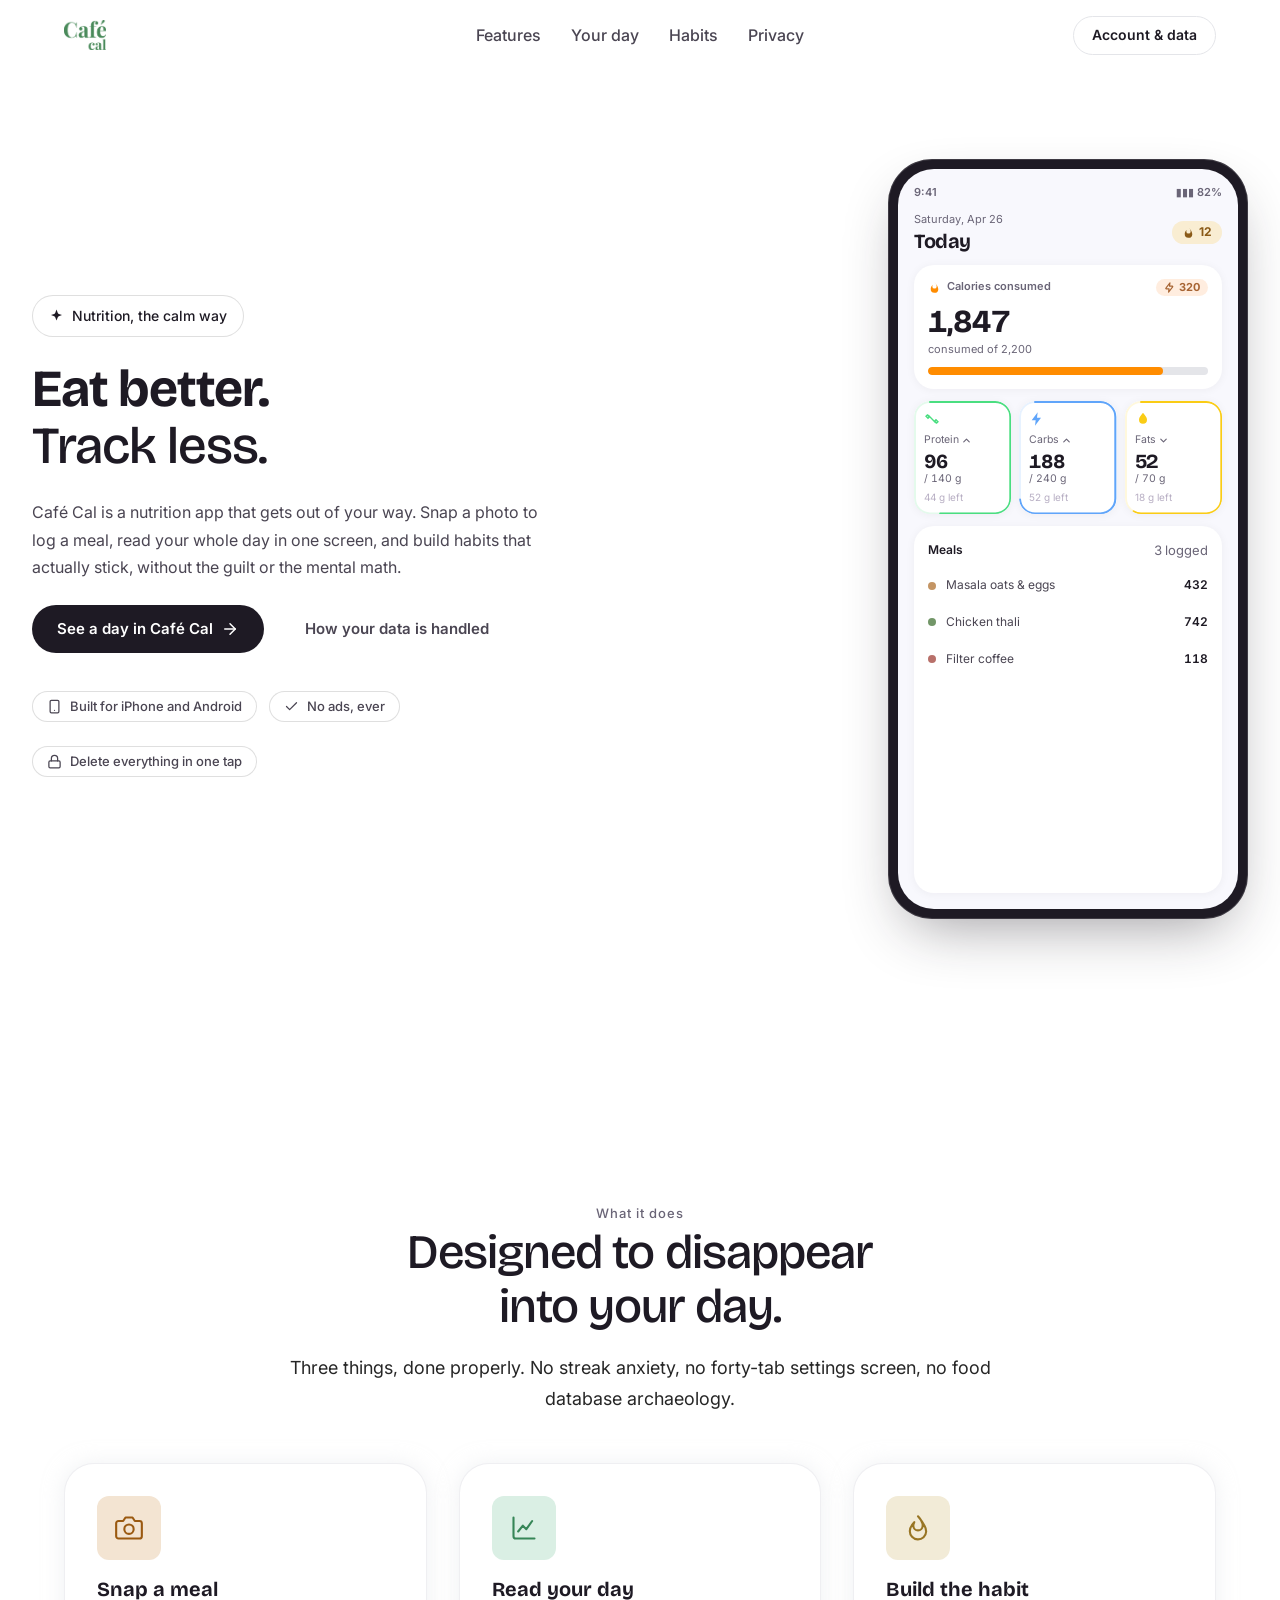
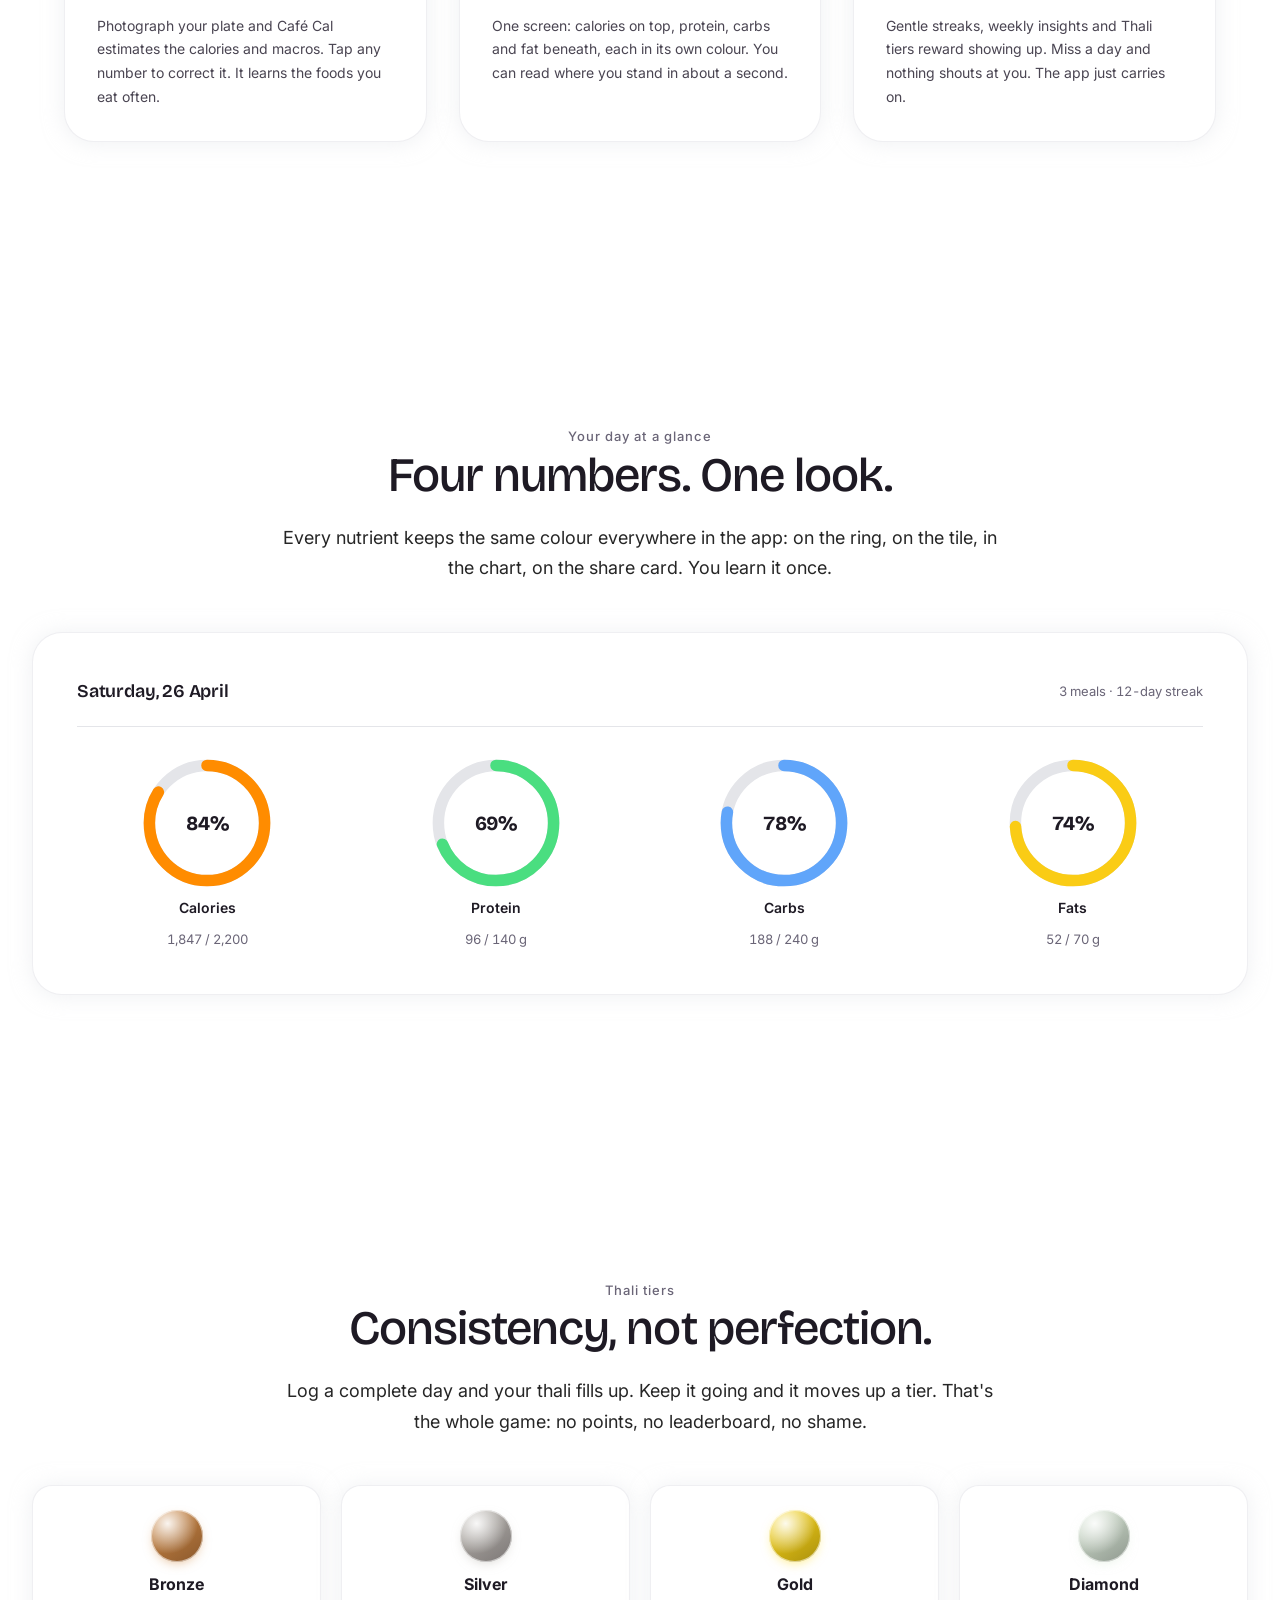
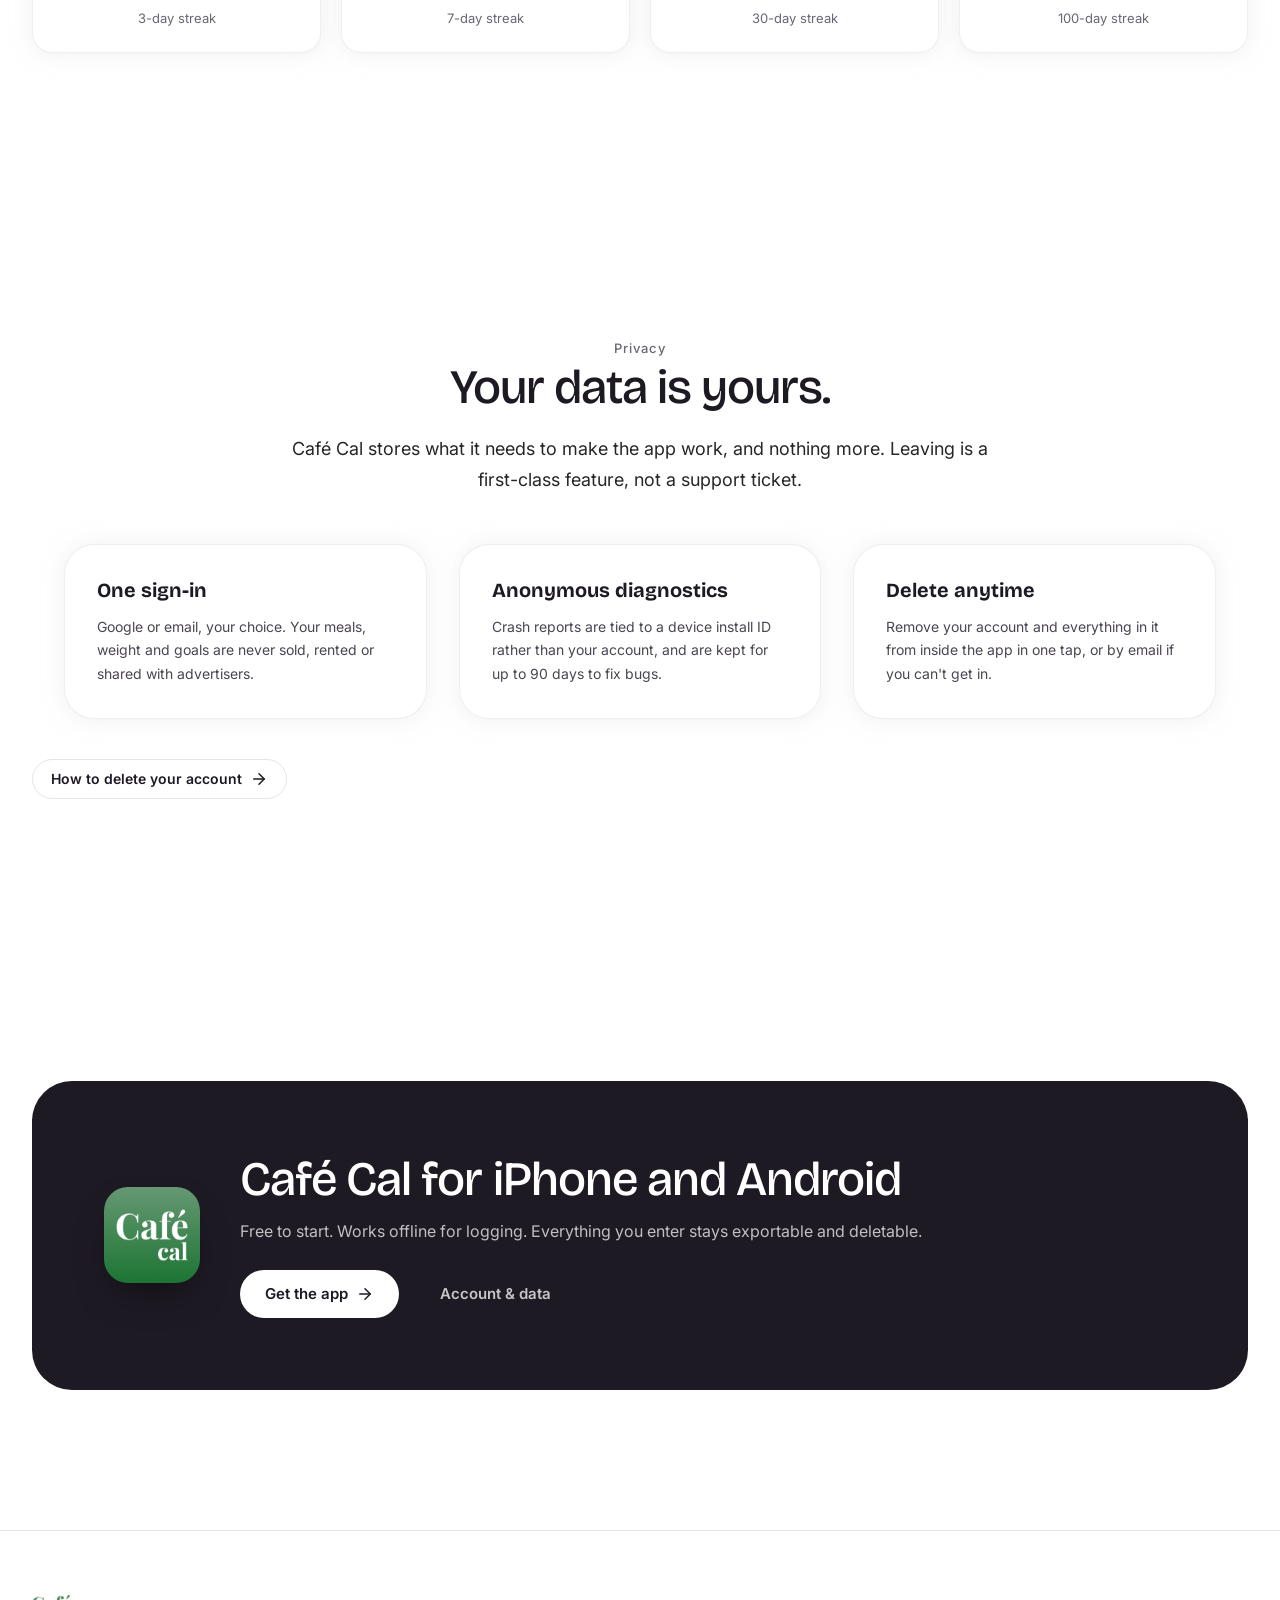
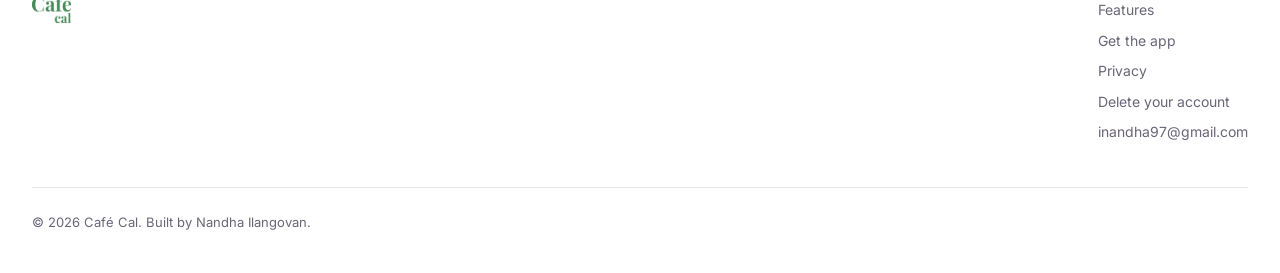
==== commit e0f7eace: "Say iPhone and Android, and point the CTA at the Links page Cafe Cal ships on both platforms, but th" ====
--- a/index.html
+++ b/index.html
@@ -85,7 +85,7 @@
         <ul class="hero__meta">
           <li class="chip">
             <svg viewBox="0 0 24 24" fill="none" stroke="currentColor" stroke-width="2" stroke-linecap="round" stroke-linejoin="round" aria-hidden="true"><rect x="5" y="2" width="14" height="20" rx="2"/><path d="M12 18h.01"/></svg>
-            Built for Android
+            Built for iPhone and Android
           </li>
           <li class="chip">
             <svg viewBox="0 0 24 24" fill="none" stroke="currentColor" stroke-width="2" stroke-linecap="round" stroke-linejoin="round" aria-hidden="true"><path d="M20 6 9 17l-5-5"/></svg>
@@ -370,10 +370,13 @@
         <div class="cta">
           <img class="cta__icon" src="assets/App%20Icon.png" alt="Café Cal app icon" width="96" height="96" loading="lazy" />
           <div>
-            <h2 id="cta-title">Café Cal for Android</h2>
+            <h2 id="cta-title">Café Cal for iPhone and Android</h2>
             <p class="lead">Free to start. Works offline for logging. Everything you enter stays exportable and deletable.</p>
             <div class="actions">
-              <a class="btn btn--primary" href="mailto:inandha97@gmail.com?subject=Caf%C3%A9%20Cal">Get in touch</a>
+              <a class="btn btn--primary" href="links.html">
+                Get the app
+                <svg viewBox="0 0 24 24" fill="none" stroke="currentColor" stroke-width="2" stroke-linecap="round" stroke-linejoin="round" aria-hidden="true"><path d="M5 12h14"/><path d="m12 5 7 7-7 7"/></svg>
+              </a>
               <a class="btn btn--quiet" href="delete-account.html">Account &amp; data</a>
             </div>
           </div>
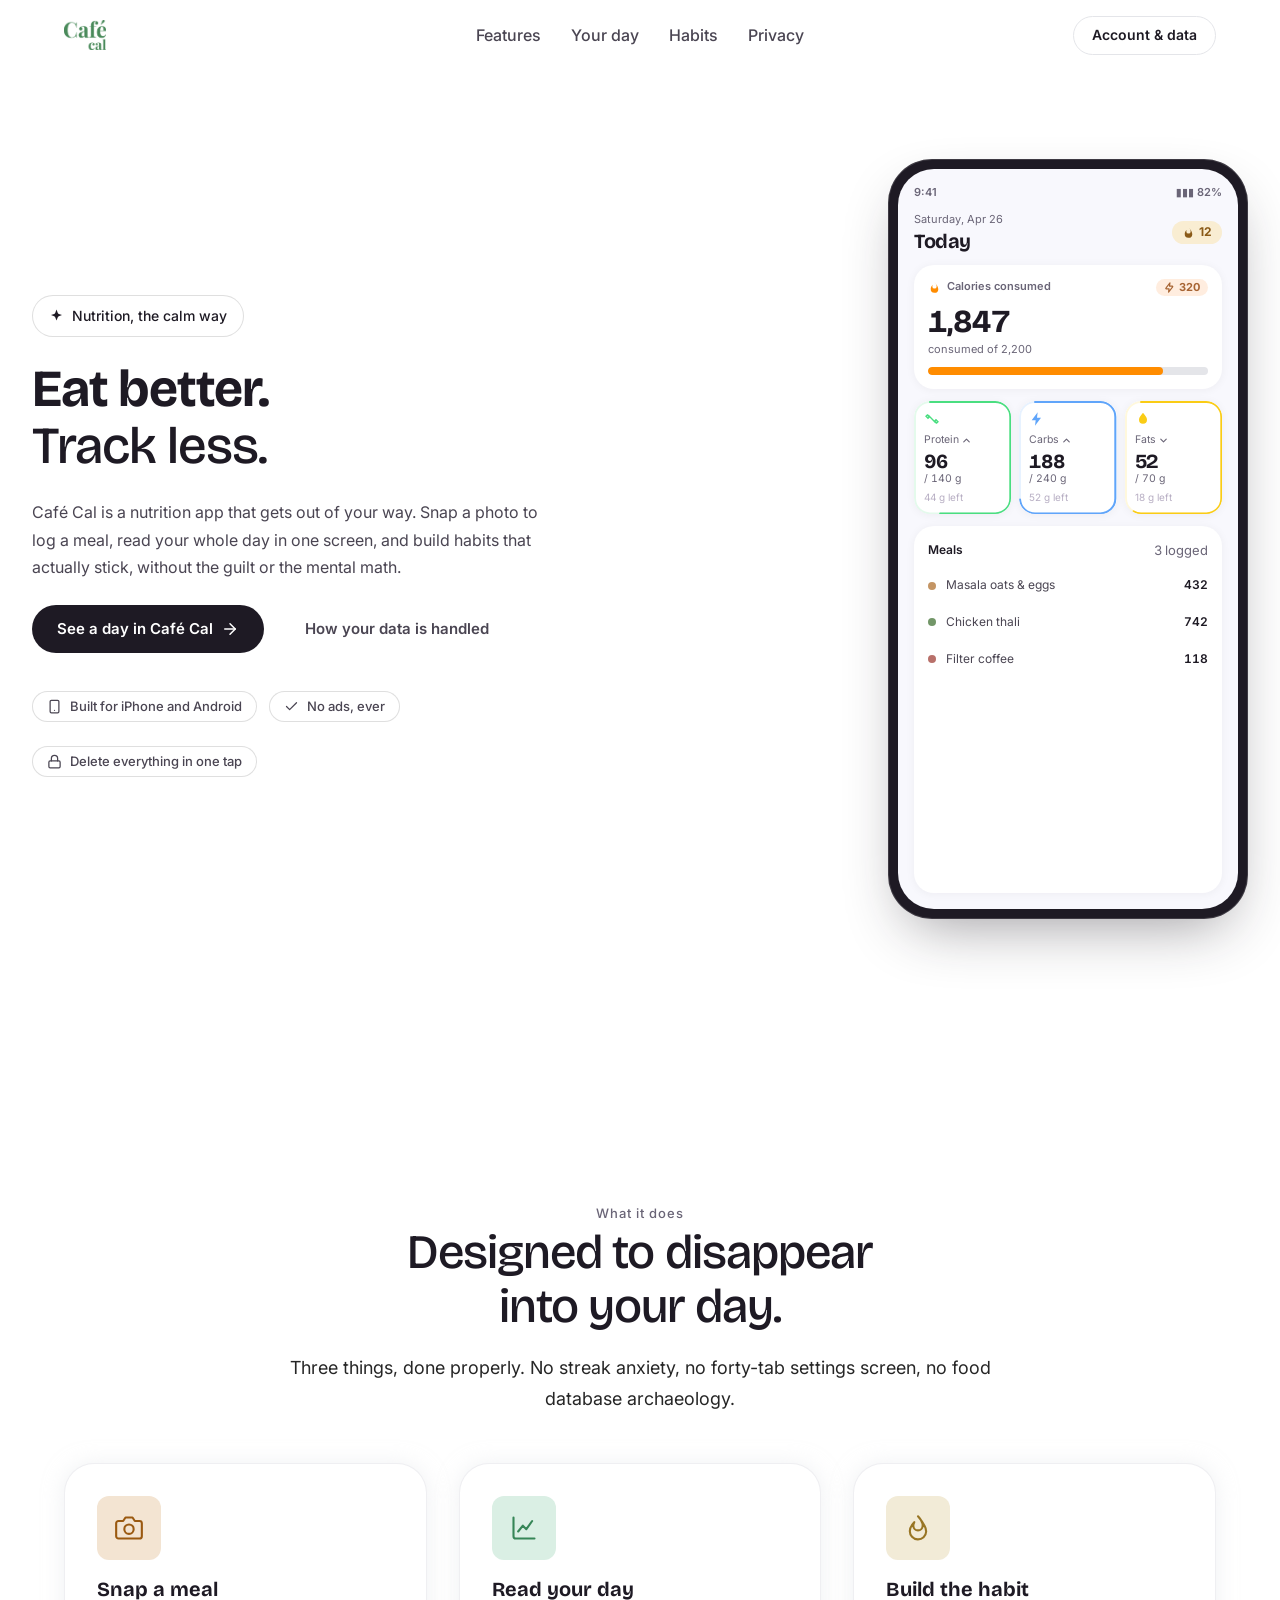
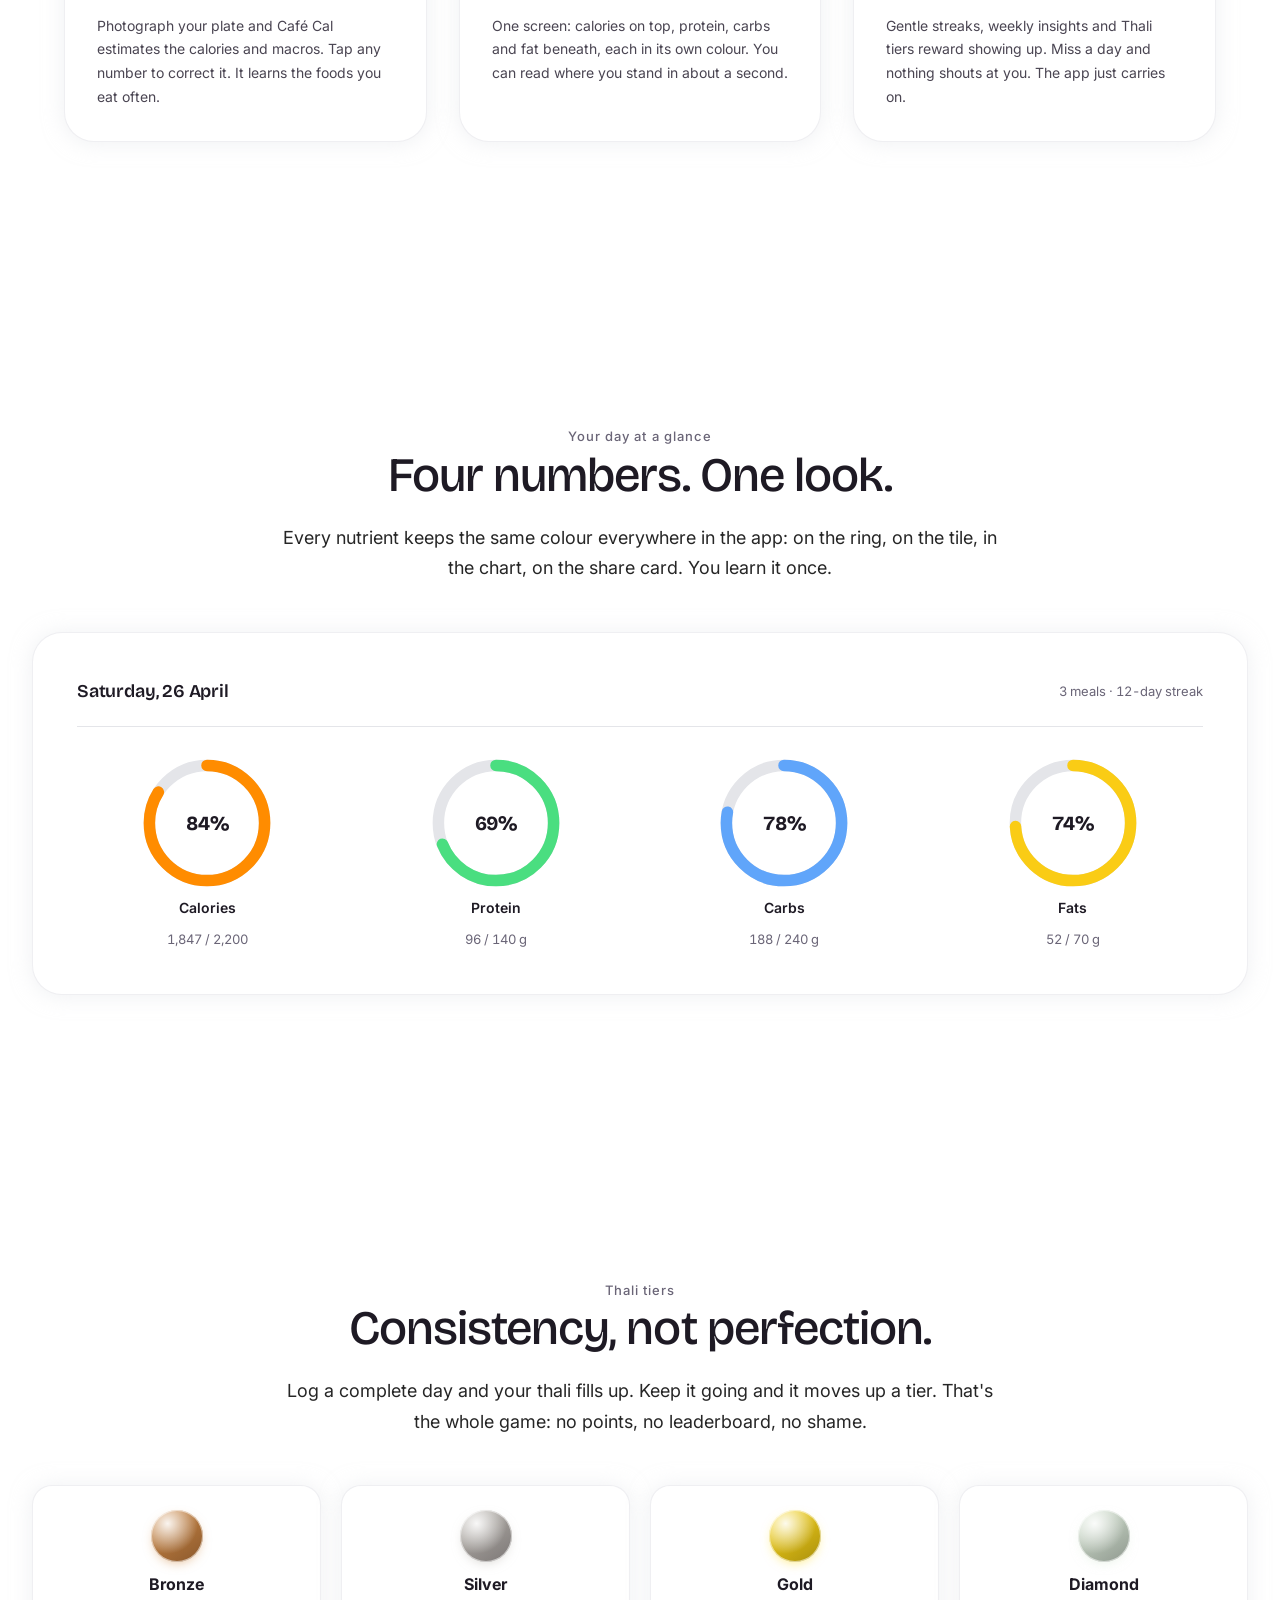
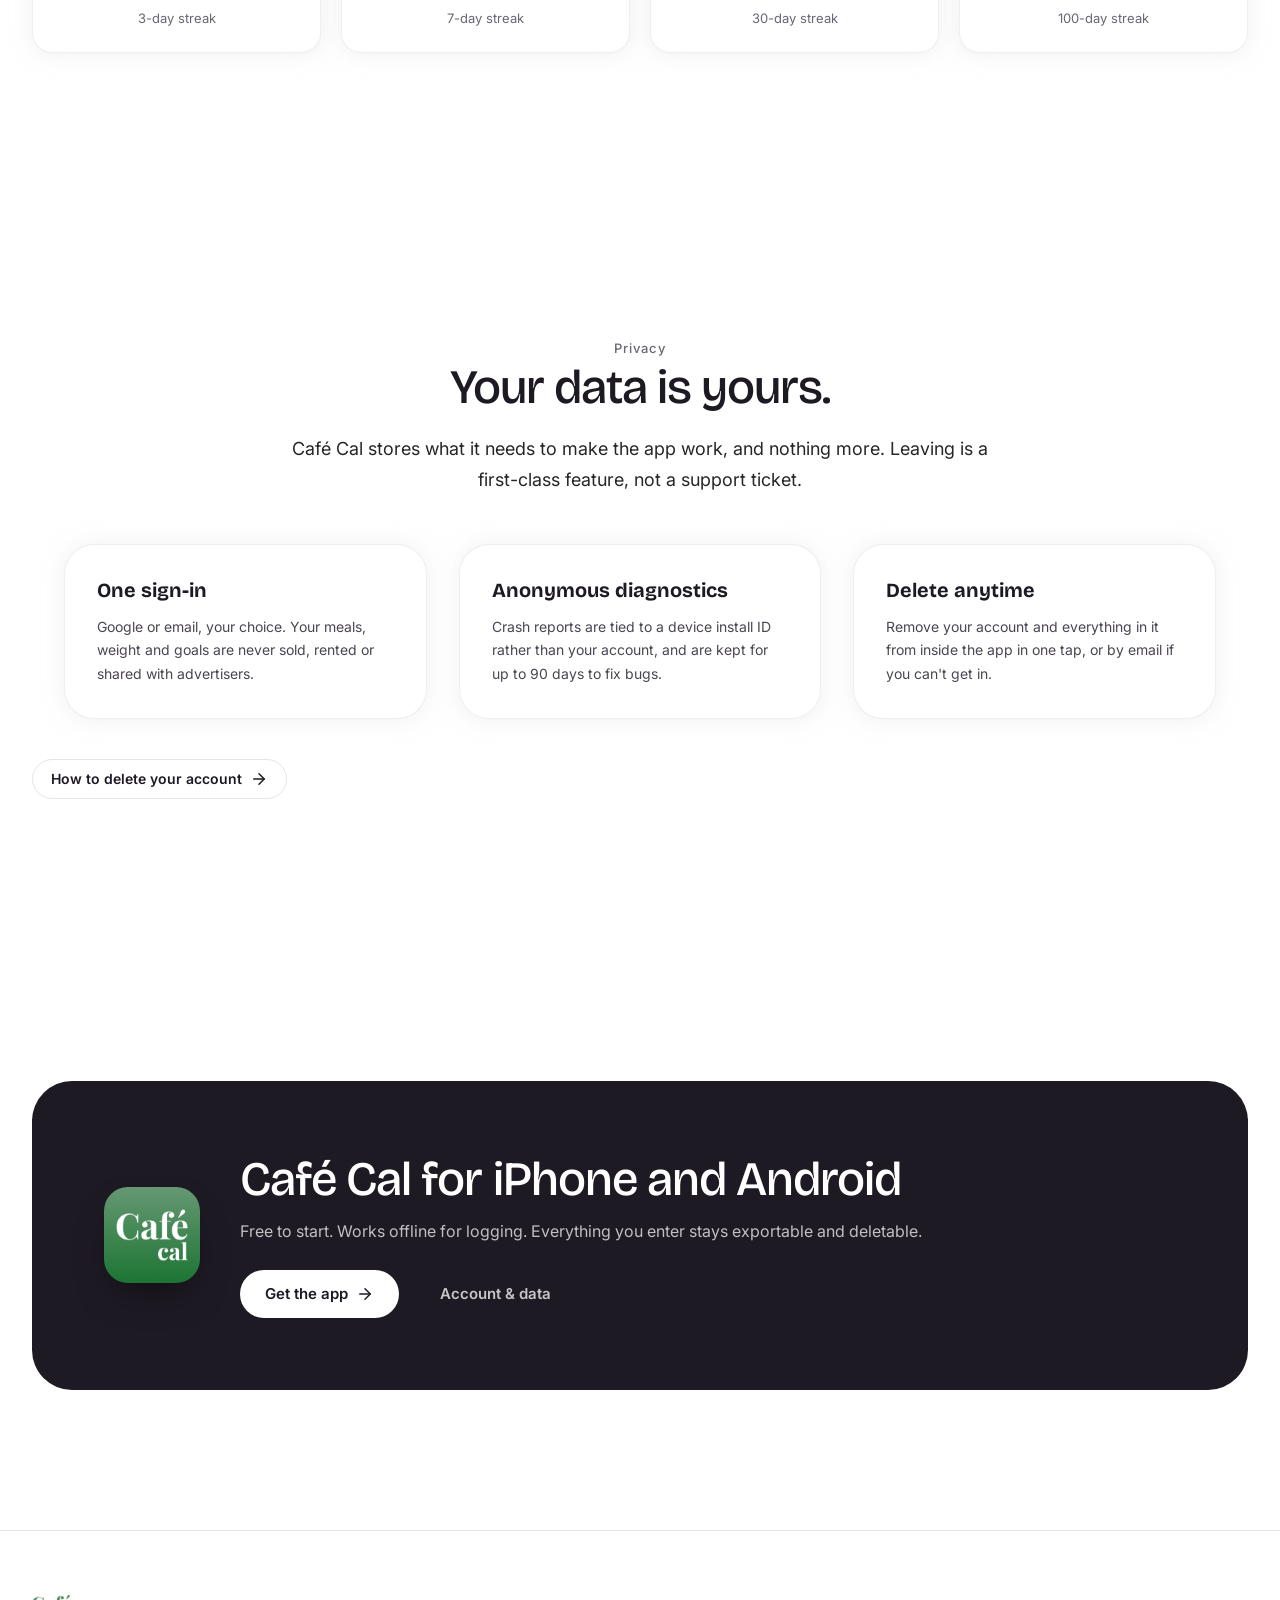
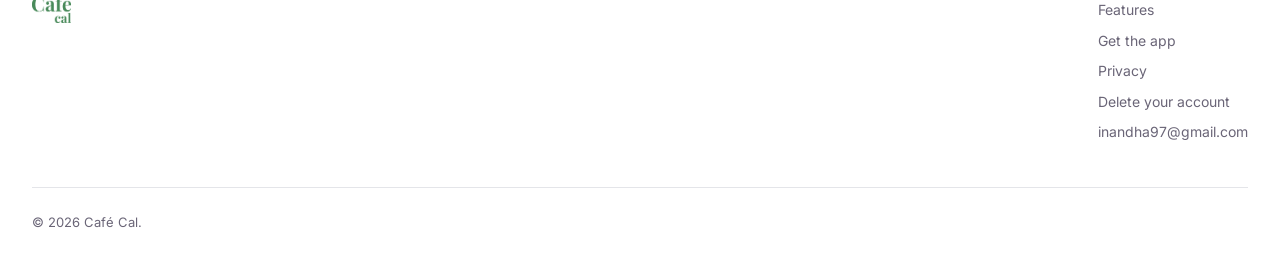
==== commit 19ff72f2: "Drop the builder credit from the site footer Co-Authored-By: Claude Opus 5 (1M context) <noreply@ant" ====
--- a/index.html
+++ b/index.html
@@ -404,7 +404,7 @@
           </nav>
         </div>
       </div>
-      <p class="site-footer__legal">© 2026 Café Cal. Built by Nandha Ilangovan.</p>
+      <p class="site-footer__legal">© 2026 Café Cal.</p>
     </div>
   </footer>
 
--- a/components.css
+++ b/components.css
@@ -1181,13 +1181,25 @@
   height: 30px;
 }
 
+/* App Store: the icon is its own blue tile, so it fills the chip edge to edge. */
+.store-link__glyph--appstore {
+  background: none;
+  overflow: hidden;
+}
+
+.store-link__glyph--appstore svg {
+  width: 52px;
+  height: 52px;
+  display: block;
+}
+
 /* Google Play keeps its own four-colour mark, so it sits on a neutral chip. */
 .store-link__glyph--play {
   background: var(--tint-2);
 }
 
 .store-link__glyph--play svg {
-  width: 26px;
+  width: 24px;
   height: 26px;
 }
 
